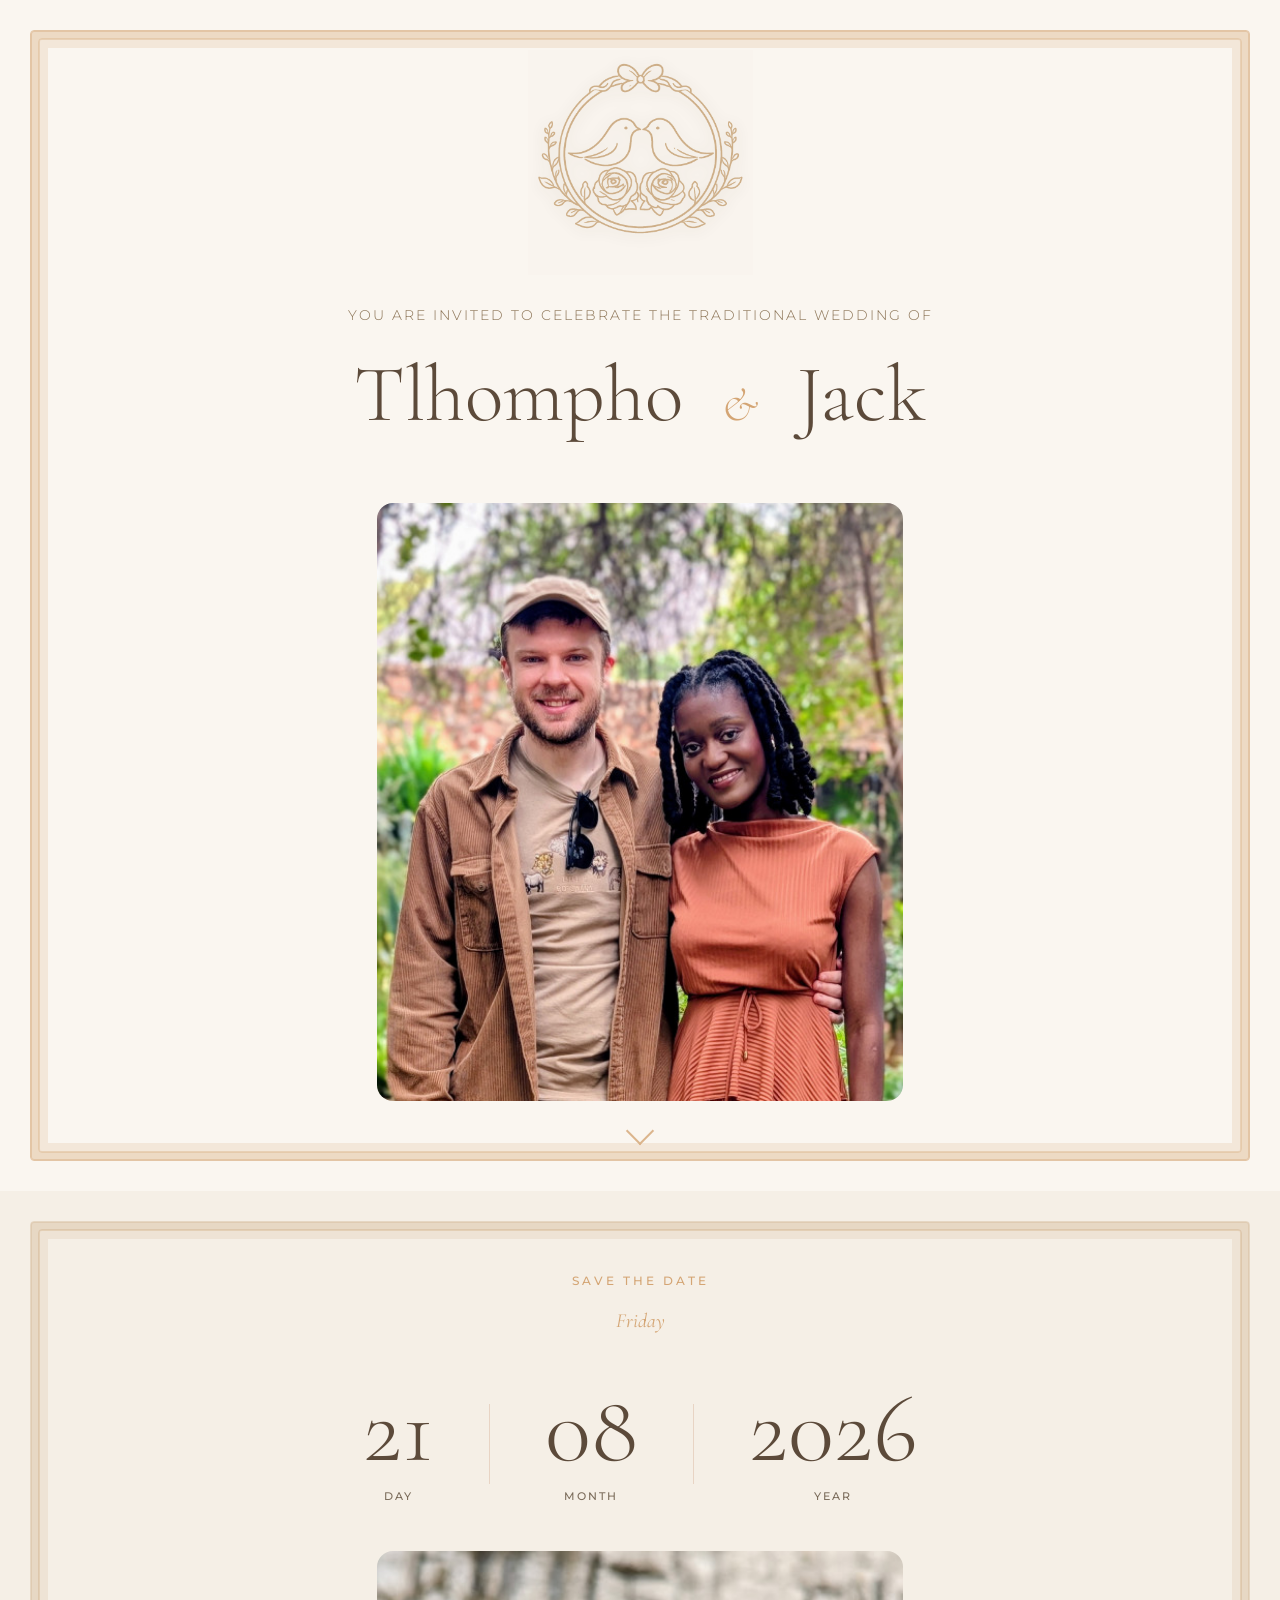
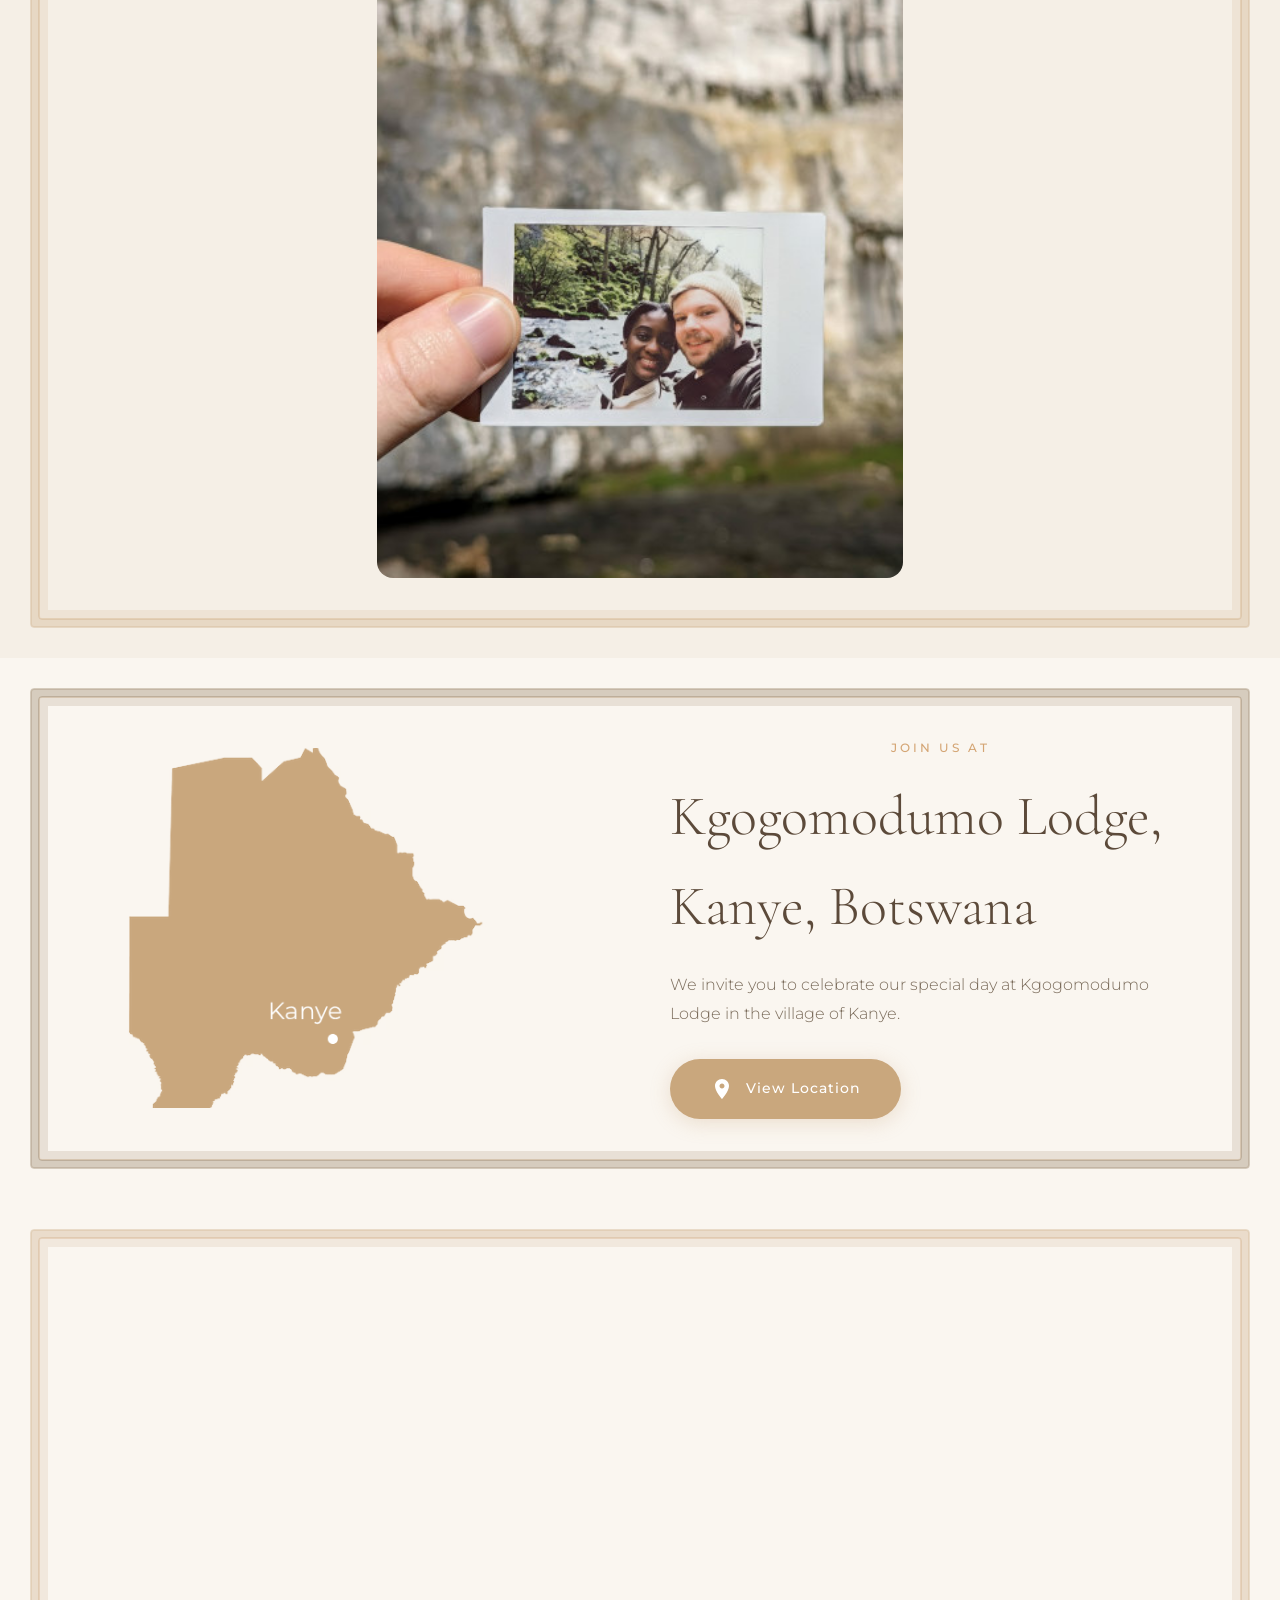
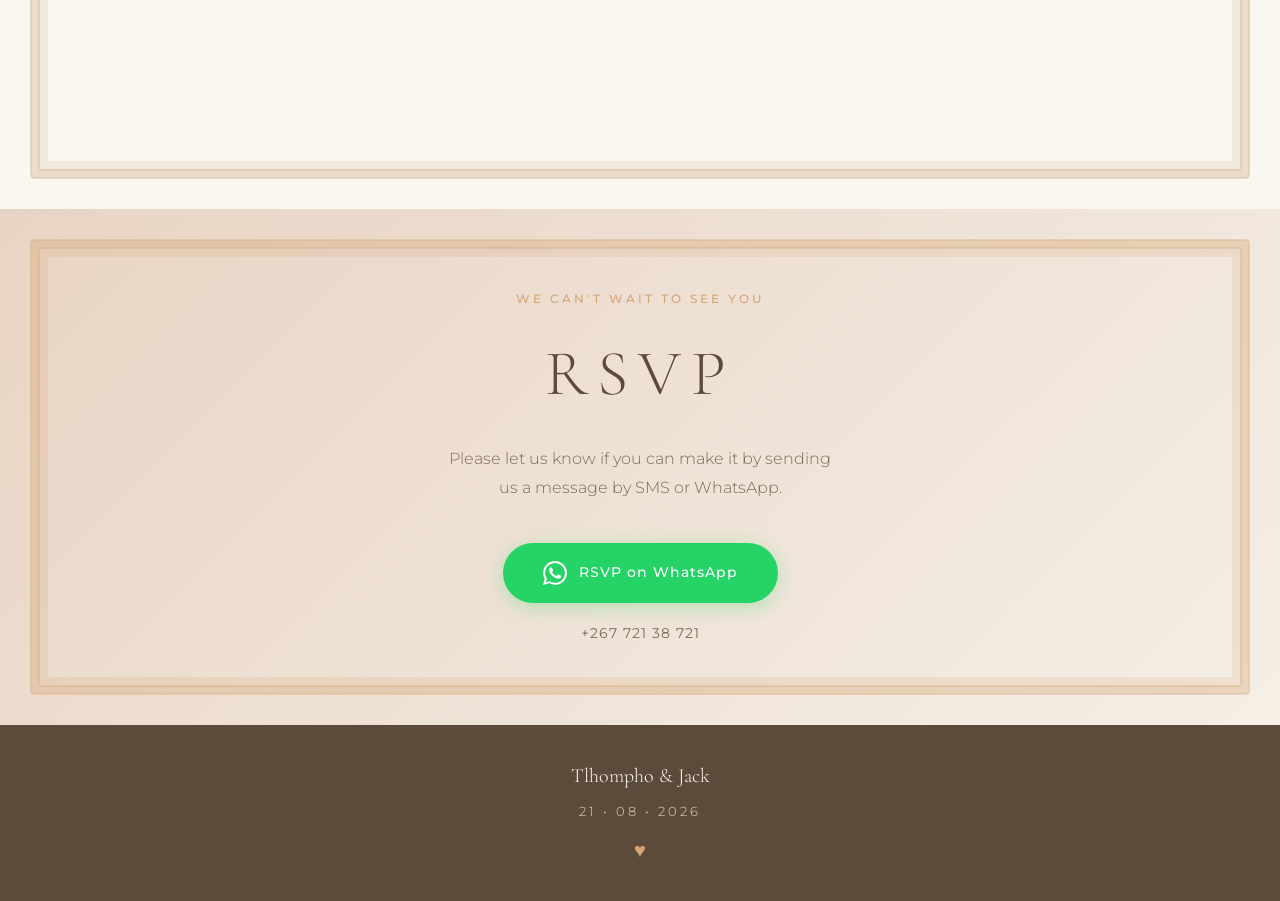
==== index.html @ dbbe4ff8 "minor fixes" ====
<!DOCTYPE html>
<html lang="en">

<head>
    <meta charset="UTF-8">
    <meta name="viewport" content="width=device-width, initial-scale=1.0">
    <title>Tlhompho & Jack - Wedding Invitation</title>

    <meta property="og:title" content="Tlhompho & Jack - Traditional Wedding Invitation">
    <meta property="og:description" content="You are invited to celebrate our traditional wedding on 21 August 2026 in Kanye, Botswana">
    <meta property="og:image" content="https://jackandtlhompho.online/images/og-preview.png">
    <meta property="og:type" content="website">

    <meta name="twitter:card" content="summary_large_image">
    <meta name="twitter:title" content="Tlhompho & Jack - Traditional Wedding Invitation">
    <meta name="twitter:description" content="You are invited to celebrate our traditional wedding on 21 August 2026 in Kanye, Botswana">
    <meta name="twitter:image" content="https://jackandtlhompho.online/images/og-preview.png">

    <link rel="icon" type="image/x-icon" href="favicon.ico">
    <link rel="preconnect" href="https://fonts.googleapis.com">
    <link rel="preconnect" href="https://fonts.gstatic.com" crossorigin>
    <link href="https://fonts.googleapis.com/css2?family=Cormorant+Garamond:ital,wght@0,300;0,400;0,600;1,300;1,400&family=Montserrat:wght@300;400;500&display=swap" rel="stylesheet">
    <link rel="stylesheet" href="styles.css">
</head>

<body>
    <!-- Hero Section -->
    <section class="section hero">
        <div class="hero-overlay">
            <div class="decorative-frame"></div>
        </div>
        <div class="hero-content reveal">
            <img src="images/crest.png" alt="Wedding crest" class="hero-crest">
            <p class="hero-subtitle">You are invited to celebrate the traditional wedding of</p>
            <h1 class="hero-title">Tlhompho <span class="ampersand">&</span> Jack</h1>
            <img src="images/us-photo.jpg" alt="Tlhompho and Jack" class="photo-image">
        </div>
        <div class="scroll-indicator">
            <div class="scroll-arrow"></div>
        </div>
    </section>

    <!-- Date Section -->
    <section class="section date-section">
        <div class="decorative-frame"></div>
        <div class="container">
            <div class="reveal">
                <p class="section-label">Save the Date</p>
                <p class="date-text">Friday</p>

                <div class="date-display">
                    <div class="date-item">
                        <span class="date-number">21</span>
                        <span class="date-label">Day</span>
                    </div>
                    <div class="date-divider"></div>
                    <div class="date-item">
                        <span class="date-number">08</span>
                        <span class="date-label">Month</span>
                    </div>
                    <div class="date-divider"></div>
                    <div class="date-item">
                        <span class="date-number">2026</span>
                        <span class="date-label">Year</span>
                    </div>
                </div>
            </div>
            <img src="images/us-photo-2.jpg" alt="Tlhompho and Jack" class="photo-image">
        </div>
    </section>

    <!-- Location Section -->
    <section class="section location-section">
        <div class="decorative-frame"></div>
        <div class="location-image-container reveal">
            <img src="images/venue.png" alt="Wedding venue" class="location-image">
        </div>
        <div class="container">
            <div class="reveal">
                <p class="section-label">Join Us At</p>
                <h2 class="location-title">Kgogomodumo Lodge, Kanye, Botswana</h2>
                <p class="location-description">
                    We invite you to celebrate our special day at Kgogomodumo Lodge in the village of Kanye.
                </p>
                <a id="maps-link" href="https://maps.app.goo.gl/KbHwTZTjgqLXu89p6" target="_blank" rel="noopener noreferrer" class="location-button">
                    <svg class="maps-icon" viewBox="0 0 24 24" fill="currentColor">
                        <path d="M12 2C8.13 2 5 5.13 5 9c0 5.25 7 13 7 13s7-7.75 7-13c0-3.87-3.13-7-7-7zm0 9.5c-1.38 0-2.5-1.12-2.5-2.5s1.12-2.5 2.5-2.5 2.5 1.12 2.5 2.5-1.12 2.5-2.5 2.5z" />
                    </svg>
                    View Location
                </a>
            </div>
        </div>
    </section>

    <section class="section map-section">
        <div class="decorative-frame"> </div>
        <div class="location-image-container reveal">
            <iframe
                src="https://www.google.com/maps/embed?pb=!1m18!1m12!1m3!1d32018.39962782821!2d25.340677624628775!3d-24.963585465317966!2m3!1f0!2f0!3f0!3m2!1i1024!2i768!4f13.1!3m3!1m2!1s0x1ea35e8df396fe3d%3A0xcc8c16c636c4af7b!2sKgogomodumo%20Lodge%2C%20Kanye!5e0!3m2!1sen!2suk!4v1779831212488!5m2!1sen!2suk"
                width="600" height="450" style="border:0;" allowfullscreen="" loading="lazy"
                referrerpolicy="no-referrer-when-downgrade"></iframe>
        </div>
    </section>


    <!-- RSVP Section -->
    <section class="section rsvp-section">
        <div class="decorative-frame"></div>
        <div class="container">
            <div class="reveal">
                <p class="section-label">We Can't Wait to See You</p>
                <h2 class="rsvp-title">RSVP</h2>
                <p class="rsvp-description">
                    Please let us know if you can make it by sending us a message by SMS or WhatsApp.
                </p>
                <a id="wa-link" href="#" target="_blank" rel="noopener noreferrer" class="rsvp-button">
                    <svg class="whatsapp-icon" viewBox="0 0 24 24" fill="currentColor">
                        <path d="M17.472 14.382c-.297-.149-1.758-.867-2.03-.967-.273-.099-.471-.148-.67.15-.197.297-.767.966-.94 1.164-.173.199-.347.223-.644.075-.297-.15-1.255-.463-2.39-1.475-.883-.788-1.48-1.761-1.653-2.059-.173-.297-.018-.458.13-.606.134-.133.298-.347.446-.52.149-.174.198-.298.298-.497.099-.198.05-.371-.025-.52-.075-.149-.669-1.612-.916-2.207-.242-.579-.487-.5-.669-.51-.173-.008-.371-.01-.57-.01-.198 0-.52.074-.792.372-.272.297-1.04 1.016-1.04 2.479 0 1.462 1.065 2.875 1.213 3.074.149.198 2.096 3.2 5.077 4.487.709.306 1.262.489 1.694.625.712.227 1.36.195 1.871.118.571-.085 1.758-.719 2.006-1.413.248-.694.248-1.289.173-1.413-.074-.124-.272-.198-.57-.347m-5.421 7.403h-.004a9.87 9.87 0 01-5.031-1.378l-.361-.214-3.741.982.998-3.648-.235-.374a9.86 9.86 0 01-1.51-5.26c.001-5.45 4.436-9.884 9.888-9.884 2.64 0 5.122 1.03 6.988 2.898a9.825 9.825 0 012.893 6.994c-.003 5.45-4.437 9.884-9.885 9.884m8.413-18.297A11.815 11.815 0 0012.05 0C5.495 0 .16 5.335.157 11.892c0 2.096.547 4.142 1.588 5.945L.057 24l6.305-1.654a11.882 11.882 0 005.683 1.448h.005c6.554 0 11.89-5.335 11.893-11.893a11.821 11.821 0 00-3.48-8.413z" />
                    </svg>
                    RSVP on WhatsApp
                </a>
                <p id="phone-display" class="rsvp-number"></p>
            </div>
        </div>
    </section>

    <!-- Footer -->
    <footer class="footer">
        <p class="footer-names">Tlhompho & Jack</p>
        <p class="footer-date">21 • 08 • 2026</p>
        <div class="footer-hearts">♥</div>
    </footer>

    <script src="script.js"></script>
</body>

</html>
---- styles.css ----
/* ===== CSS Variables & Base Styles ===== */
:root {
    /* Soft warm tones palette */
    --color-cream: #faf6f0;
    --color-warm-white: #f5efe6;
    --color-blush: #e8d4c4;
    --color-dusty-rose: #d4a574;
    --color-terracotta: #c9a77d;
    --color-warm-brown: #8b7355;
    --color-deep-brown: #5c4a3a;
    --color-text: #4a3f35;
    --color-text-light: #7a6b5a;

    /* Typography */
    --font-serif: 'Cormorant Garamond', Georgia, serif;
    --font-sans: 'Montserrat', Arial, sans-serif;

    /* Spacing */
    --section-padding: 80px 20px;
    --container-max: 1200px;
}

* {
    margin: 0;
    padding: 0;
    box-sizing: border-box;
}

html {
    overflow-x: hidden;
}

body {
    font-family: var(--font-sans);
    background-color: var(--color-cream);
    color: var(--color-text);
    line-height: 1.6;
    overflow-x: hidden;
    width: 100%;
}

/* ===== Utility Classes ===== */
.container {
    max-width: var(--container-max);
    margin: 0 auto;
    padding: 0 40px;
}

.section {
    display: flex;
    flex-direction: column;
    justify-content: center;
    align-items: center;
    padding: 80px 30px;
    position: relative;
}

.section-label {
    font-family: var(--font-sans);
    font-size: 0.75rem;
    font-weight: 500;
    letter-spacing: 3px;
    text-transform: uppercase;
    color: var(--color-dusty-rose);
    margin-bottom: 15px;
    text-align: center;
}

/* ===== Reveal Animation ===== */
.reveal {
    opacity: 0;
    transform: translateY(40px);
    transition: opacity 0.8s ease, transform 0.8s ease;
}

.reveal.active {
    opacity: 1;
    transform: translateY(0);
}

/* ===== Hero Section ===== */
.hero {
    position: relative;
    overflow: hidden;
    padding: 0;
}

.hero-bg {
    position: absolute;
    top: 0;
    left: 0;
    width: 100%;
    height: 100%;
    object-fit: cover;
    z-index: 0;
}

.hero-overlay {
    position: absolute;
    top: 0;
    left: 0;
    width: 100%;
    height: 100%;
    background: linear-gradient(to bottom,
            rgba(250, 246, 240, 0.3) 0%,
            rgba(250, 246, 240, 0.5) 50%,
            rgba(250, 246, 240, 0.8) 100%);
    z-index: 1;
}

.hero-content {
    position: relative;
    z-index: 2;
    text-align: center;
    padding: 30px;
    margin-bottom: 60px;
}

.hero-subtitle {
    font-family: var(--font-sans);
    font-size: 0.85rem;
    font-weight: 300;
    letter-spacing: 2px;
    text-transform: uppercase;
    color: var(--color-warm-brown);
    margin-bottom: 20px;
}

.hero-crest {
    width: 160px;
    width: clamp(120px, 23vw, 225px);
    height: auto;
    margin: 20px auto 30px;
    display: block;
    opacity: 0.9;
    filter: drop-shadow(0 2px 8px rgba(92, 74, 58, 0.15));
}

.hero-title {
    font-family: var(--font-serif);
    font-size: 3.5rem;
    font-size: clamp(2.5rem, 10vw, 5rem);
    font-weight: 300;
    color: var(--color-deep-brown);
    line-height: 1.2;
    margin-bottom: 60px;
}

.hero-title .ampersand {
    display: block;
    font-style: italic;
    font-size: 0.6em;
    color: var(--color-dusty-rose);
    margin: 10px 0;
}

/* ===== Photo Section ===== */
.photo-section {
    background-color: var(--color-cream);
    padding: 60px 30px;
}

.photo-image {
    width: 90%;
    max-width: 700px;
    height: auto;
    object-fit: contain;
    display: block;
    margin: 0 auto;
    border-radius: 16px;
}

.scroll-indicator {
    position: absolute;
    bottom: 50px;
    left: 50%;
    transform: translateX(-50%);
    display: flex;
    flex-direction: column;
    align-items: center;
    gap: 10px;
    z-index: 3;
}

.scroll-indicator span {
    font-size: 0.7rem;
    letter-spacing: 2px;
    text-transform: uppercase;
    color: var(--color-text-light);
}

.scroll-arrow {
    width: 20px;
    height: 20px;
    border-right: 2px solid var(--color-dusty-rose);
    border-bottom: 2px solid var(--color-dusty-rose);
    transform: rotate(45deg);
    animation: scrollBounce 2s infinite;
    opacity: 0.8;
}

@keyframes scrollBounce {

    0%,
    100% {
        transform: translateY(0) rotate(45deg);
        opacity: 0.8;
    }

    50% {
        transform: translateY(10px) rotate(45deg);
        opacity: 0.4;
    }
}

.decorative-frame {
    position: absolute;
    top: 30px;
    left: 30px;
    right: 30px;
    bottom: 30px;
    pointer-events: none;
    z-index: 2;
}

.decorative-frame::before,
.decorative-frame::after {
    content: '';
    position: absolute;
    top: 0;
    left: 0;
    right: 0;
    bottom: 0;
    border: 1px solid var(--color-dusty-rose);
    border-radius: 4px;
    opacity: 0.6;
}

.decorative-frame::before {
    box-shadow:
        inset 0 0 0 1px var(--color-dusty-rose),
        inset 0 0 0 8px transparent,
        inset 0 0 0 9px rgba(212, 165, 116, 0.4),
        inset 0 0 0 16px transparent,
        inset 0 0 0 17px rgba(212, 165, 116, 0.3);
}

.decorative-frame::after {
    margin: 8px;
    border-color: rgba(212, 165, 116, 0.5);
    box-shadow: inset 0 0 0 1px rgba(212, 165, 116, 0.3);
}

@media (max-width: 768px) {
    .section {
        padding: 80px 20px;
    }

    .container {
        padding: 0 30px;
    }

    .hero-content {
        padding: 20px;
    }

    .decorative-frame {
        top: 20px;
        left: 20px;
        right: 20px;
        bottom: 20px;
    }

    .decorative-frame::before {
        box-shadow:
            inset 0 0 0 1px var(--color-dusty-rose),
            inset 0 0 0 6px transparent,
            inset 0 0 0 7px rgba(212, 165, 116, 0.4);
    }

    .decorative-frame::after {
        margin: 6px;
    }
}

/* Subtle frame color variations per section */
.date-section .decorative-frame::before,
.date-section .decorative-frame::after {
    border-color: rgba(201, 167, 125, 0.55);
}

.date-section .decorative-frame::before {
    box-shadow:
        inset 0 0 0 1px rgba(201, 167, 125, 0.6),
        inset 0 0 0 8px transparent,
        inset 0 0 0 9px rgba(201, 167, 125, 0.35),
        inset 0 0 0 16px transparent,
        inset 0 0 0 17px rgba(201, 167, 125, 0.28);
}

.location-section .decorative-frame::before,
.location-section .decorative-frame::after {
    border-color: rgba(139, 115, 85, 0.55);
}

.location-section .decorative-frame::before {
    box-shadow:
        inset 0 0 0 1px rgba(139, 115, 85, 0.6),
        inset 0 0 0 8px transparent,
        inset 0 0 0 9px rgba(139, 115, 85, 0.35),
        inset 0 0 0 16px transparent,
        inset 0 0 0 17px rgba(139, 115, 85, 0.28);
}

.map-section .decorative-frame::before,
.map-section .decorative-frame::after {
    border-color: rgba(201, 167, 125, 0.55);
}

.map-section .decorative-frame::before {
    box-shadow:
        inset 0 0 0 1px rgba(201, 167, 125, 0.6),
        inset 0 0 0 8px transparent,
        inset 0 0 0 9px rgba(201, 167, 125, 0.35),
        inset 0 0 0 16px transparent,
        inset 0 0 0 17px rgba(201, 167, 125, 0.28);
}

.rsvp-section .decorative-frame::before,
.rsvp-section .decorative-frame::after {
    border-color: rgba(212, 165, 116, 0.6);
}

.rsvp-section .decorative-frame::before {
    box-shadow:
        inset 0 0 0 1px rgba(212, 165, 116, 0.65),
        inset 0 0 0 8px transparent,
        inset 0 0 0 9px rgba(212, 165, 116, 0.4),
        inset 0 0 0 16px transparent,
        inset 0 0 0 17px rgba(212, 165, 116, 0.32);
}


/* ===== Date Section ===== */
.date-section {
    background-color: var(--color-warm-white);
    overflow: hidden;
}

.date-display {
    display: flex;
    justify-content: center;
    align-items: center;
    gap: 12px;
    margin: 30px 0;
    flex-wrap: nowrap;
}

.date-item {
    text-align: center;
    padding: 15px;
}

.date-number {
    display: block;
    font-family: var(--font-serif);
    font-size: 4rem;
    font-size: clamp(2.4rem, 9vw, 6rem);
    font-weight: 300;
    color: var(--color-deep-brown);
    line-height: 1;
}

.date-label {
    display: block;
    font-family: var(--font-sans);
    font-size: 0.7rem;
    font-weight: 500;
    letter-spacing: 2px;
    text-transform: uppercase;
    color: var(--color-text-light);
    margin-top: 10px;
}

.date-divider {
    width: 1px;
    height: 60px;
    background-color: var(--color-blush);
}

.date-text {
    font-family: var(--font-serif);
    font-size: 1.25rem;
    font-style: italic;
    color: var(--color-dusty-rose);
    text-align: center;
}


/* ===== Location Section ===== */
.location-section {
    background-color: var(--color-cream);
    text-align: center;
}

.location-image-container {
    width: 100%;
    max-width: 520px;
    margin: 0 auto 40px;
    padding: 0 30px;
}

.location-image {
    width: 100%;
    height: 320px;
    height: clamp(260px, 35vw, 360px);
    object-fit: cover;
    display: block;
    border-radius: 4px;
}

.location-title {
    font-family: var(--font-serif);
    font-size: 2.5rem;
    font-size: clamp(2rem, 8vw, 3.5rem);
    font-weight: 300;
    color: var(--color-deep-brown);
    margin-bottom: 20px;
}

.location-description {
    font-family: var(--font-sans);
    font-size: 1rem;
    font-weight: 300;
    color: var(--color-text-light);
    max-width: 500px;
    margin: 0 auto;
    line-height: 1.8;
}

/* ===== Map Section ===== */
.map-section {
    overflow: hidden;
}

.map-section iframe {
    display: block;
    width: min(100%, 1000px);
    max-width: 100%;
    height: clamp(280px, 56vw, 450px);
    border: 0;
}

/* ===== Story Section ===== */
.story-section {
    background-color: var(--color-warm-white);
    text-align: center;
    padding: 100px 20px;
}

.story-title {
    font-family: var(--font-serif);
    font-size: 2rem;
    font-size: clamp(1.75rem, 6vw, 2.5rem);
    font-weight: 300;
    color: var(--color-deep-brown);
    margin-bottom: 50px;
}

.story-gallery {
    display: grid;
    grid-template-columns: 1fr;
    gap: 30px;
    max-width: 1000px;
    margin: 0 auto;
}

.gallery-item {
    position: relative;
    overflow: hidden;
}

.gallery-item img {
    width: 100%;
    height: 350px;
    object-fit: cover;
    transition: transform 0.5s ease;
}

.gallery-item:hover img {
    transform: scale(1.05);
}

.gallery-caption {
    font-family: var(--font-serif);
    font-size: 1rem;
    font-style: italic;
    color: var(--color-text-light);
    margin-top: 15px;
}

/* ===== RSVP Section ===== */
.rsvp-section {
    background: linear-gradient(135deg, var(--color-blush) 0%, var(--color-warm-white) 100%);
    text-align: center;
}

.rsvp-title {
    font-family: var(--font-serif);
    font-size: 3rem;
    font-size: clamp(2.5rem, 10vw, 4rem);
    font-weight: 300;
    color: var(--color-deep-brown);
    letter-spacing: 10px;
    margin-bottom: 20px;
}

.rsvp-description {
    font-family: var(--font-sans);
    font-size: 1rem;
    font-weight: 300;
    color: var(--color-text-light);
    max-width: 400px;
    margin: 0 auto 40px;
    line-height: 1.8;
}

.rsvp-button {
    display: inline-flex;
    align-items: center;
    gap: 12px;
    padding: 18px 40px;
    background-color: #25D366;
    color: white;
    text-decoration: none;
    font-family: var(--font-sans);
    font-size: 0.9rem;
    font-weight: 500;
    letter-spacing: 1px;
    border-radius: 50px;
    transition: all 0.3s ease;
    box-shadow: 0 4px 20px rgba(37, 211, 102, 0.3);
}

.rsvp-button:hover {
    transform: translateY(-3px);
    box-shadow: 0 6px 30px rgba(37, 211, 102, 0.4);
}

.whatsapp-icon {
    width: 24px;
    height: 24px;
}

.rsvp-number {
    font-family: var(--font-sans);
    font-size: 0.85rem;
    color: var(--color-text-light);
    margin-top: 20px;
    letter-spacing: 1px;
}

.button-group {
    display: flex;
    flex-direction: column;
    gap: 20px;
    align-items: center;
    width: 100%;
    max-width: 300px;
    margin: 0 auto;
}

.maps-button {
    background-color: #4285F4;
    box-shadow: 0 4px 20px rgba(66, 133, 244, 0.3);
}

.maps-button:hover {
    box-shadow: 0 6px 30px rgba(66, 133, 244, 0.4);
}

.maps-icon {
    width: 24px;
    height: 24px;
}

@media (min-width: 640px) {
    .button-group {
        flex-direction: row;
        max-width: 100%;
        justify-content: center;
    }
}

.location-button {
    display: inline-flex;
    align-items: center;
    gap: 12px;
    padding: 18px 40px;
    background-color: var(--color-terracotta);
    color: white;
    text-decoration: none;
    font-family: var(--font-sans);
    font-size: 0.9rem;
    font-weight: 500;
    letter-spacing: 1px;
    border-radius: 50px;
    transition: all 0.3s ease;
    box-shadow: 0 4px 20px rgba(201, 167, 125, 0.3);
    margin-top: 30px;
}

.location-button:hover {
    transform: translateY(-3px);
    box-shadow: 0 6px 30px rgba(201, 167, 125, 0.4);
    background-color: var(--color-dusty-rose);
}

/* ===== Footer ===== */
.footer {
    background-color: var(--color-deep-brown);
    color: var(--color-cream);
    text-align: center;
    padding: 35px 20px;
}

.footer-names {
    font-family: var(--font-serif);
    font-size: 1.25rem;
    font-weight: 300;
    margin-bottom: 10px;
}

.footer-date {
    font-family: var(--font-sans);
    font-size: 0.8rem;
    font-weight: 300;
    letter-spacing: 3px;
    color: var(--color-blush);
    margin-bottom: 12px;
}

.footer-hearts {
    font-size: 1.25rem;
    color: var(--color-dusty-rose);
    animation: pulse 2s infinite;
}

@keyframes pulse {

    0%,
    100% {
        transform: scale(1);
    }

    50% {
        transform: scale(1.1);
    }
}

/* ===== Tablet Styles ===== */
@media (min-width: 768px) {
    .hero-title .ampersand {
        display: inline;
        margin: 0 20px;
    }

    .date-display {
        gap: 40px;
    }

    .date-divider {
        height: 80px;
    }

    .story-gallery {
        grid-template-columns: repeat(3, 1fr);
        gap: 20px;
    }

    .gallery-item img {
        height: 400px;
    }
}

/* ===== Desktop Styles ===== */
@media (min-width: 1024px) {
    .location-section {
        flex-direction: row;
        gap: 80px;
    }

    .location-image-container {
        margin-bottom: 0;
    }

    .location-section .container {
        text-align: left;
    }

    .location-description {
        margin: 0;
    }

    .story-gallery {
        gap: 30px;
    }

    .gallery-item img {
        height: 450px;
    }
}

/* Scroll snap removed - was causing janky sticking behavior */
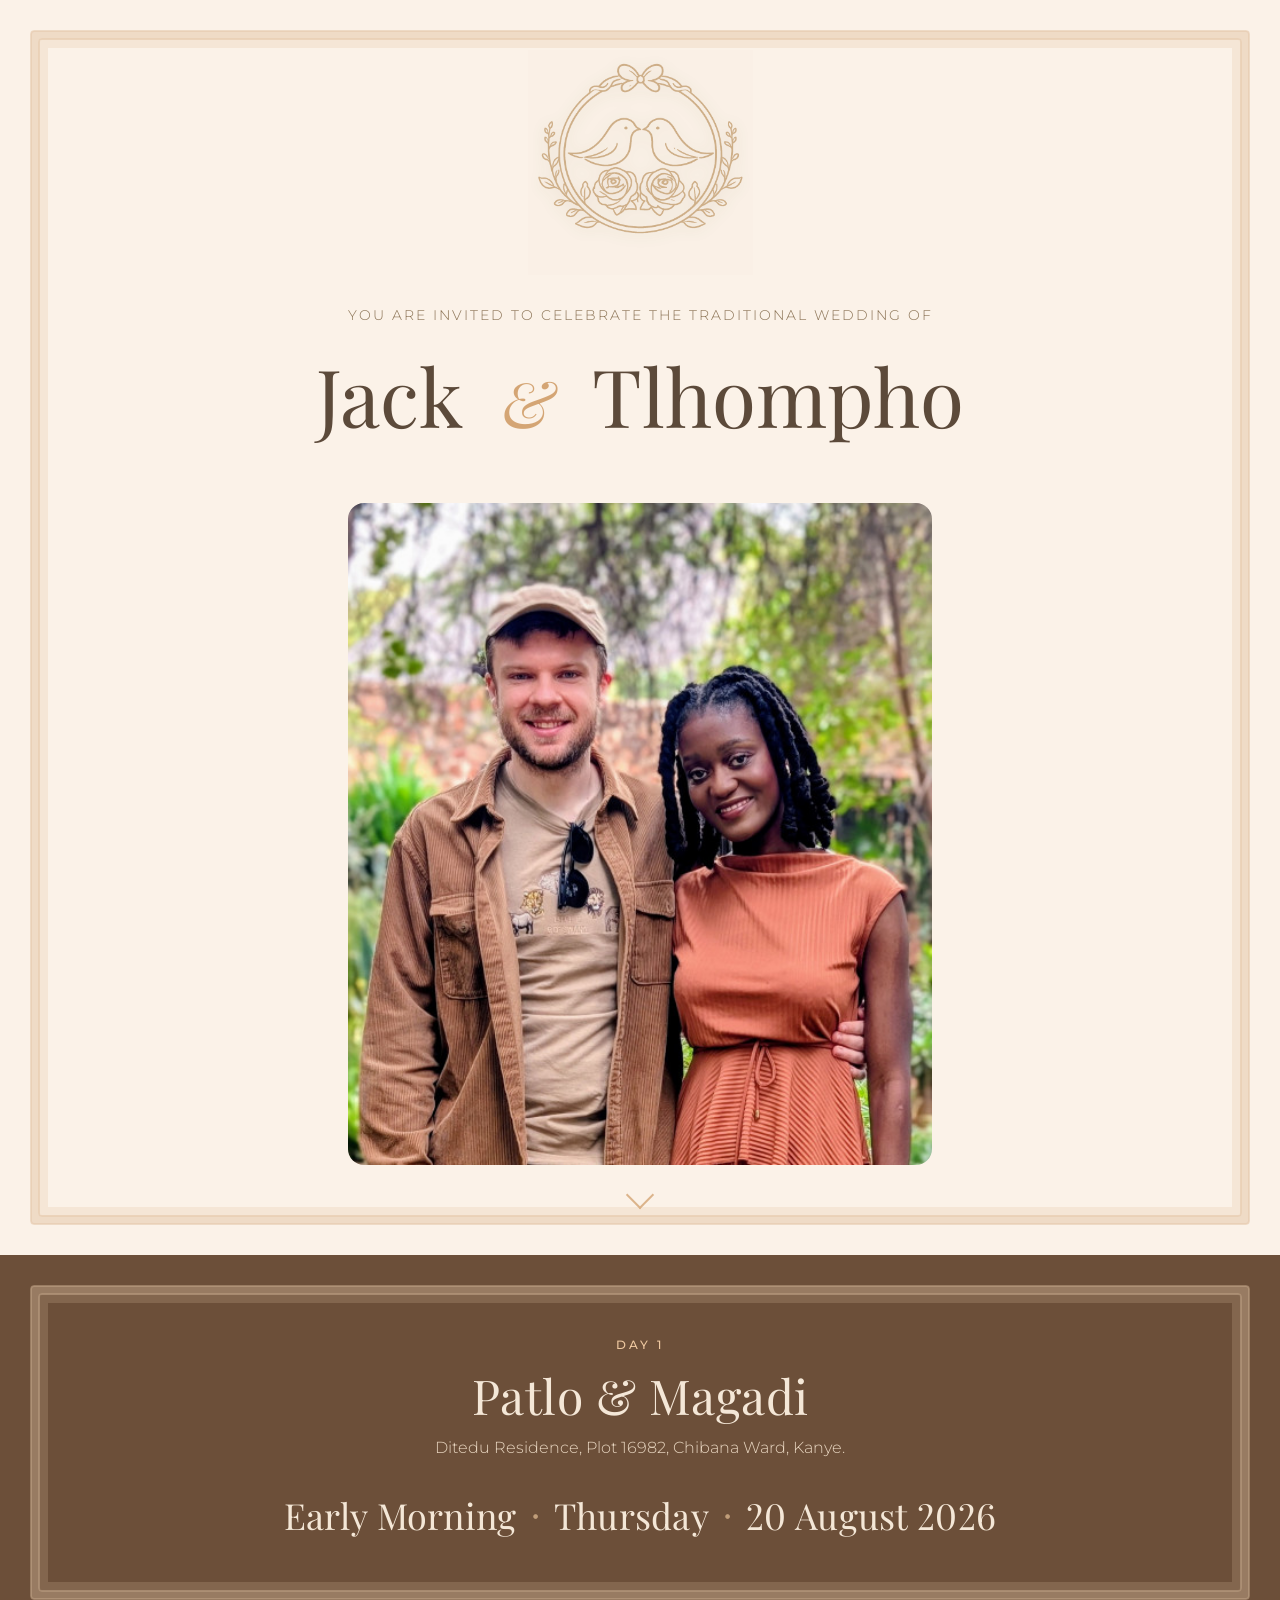
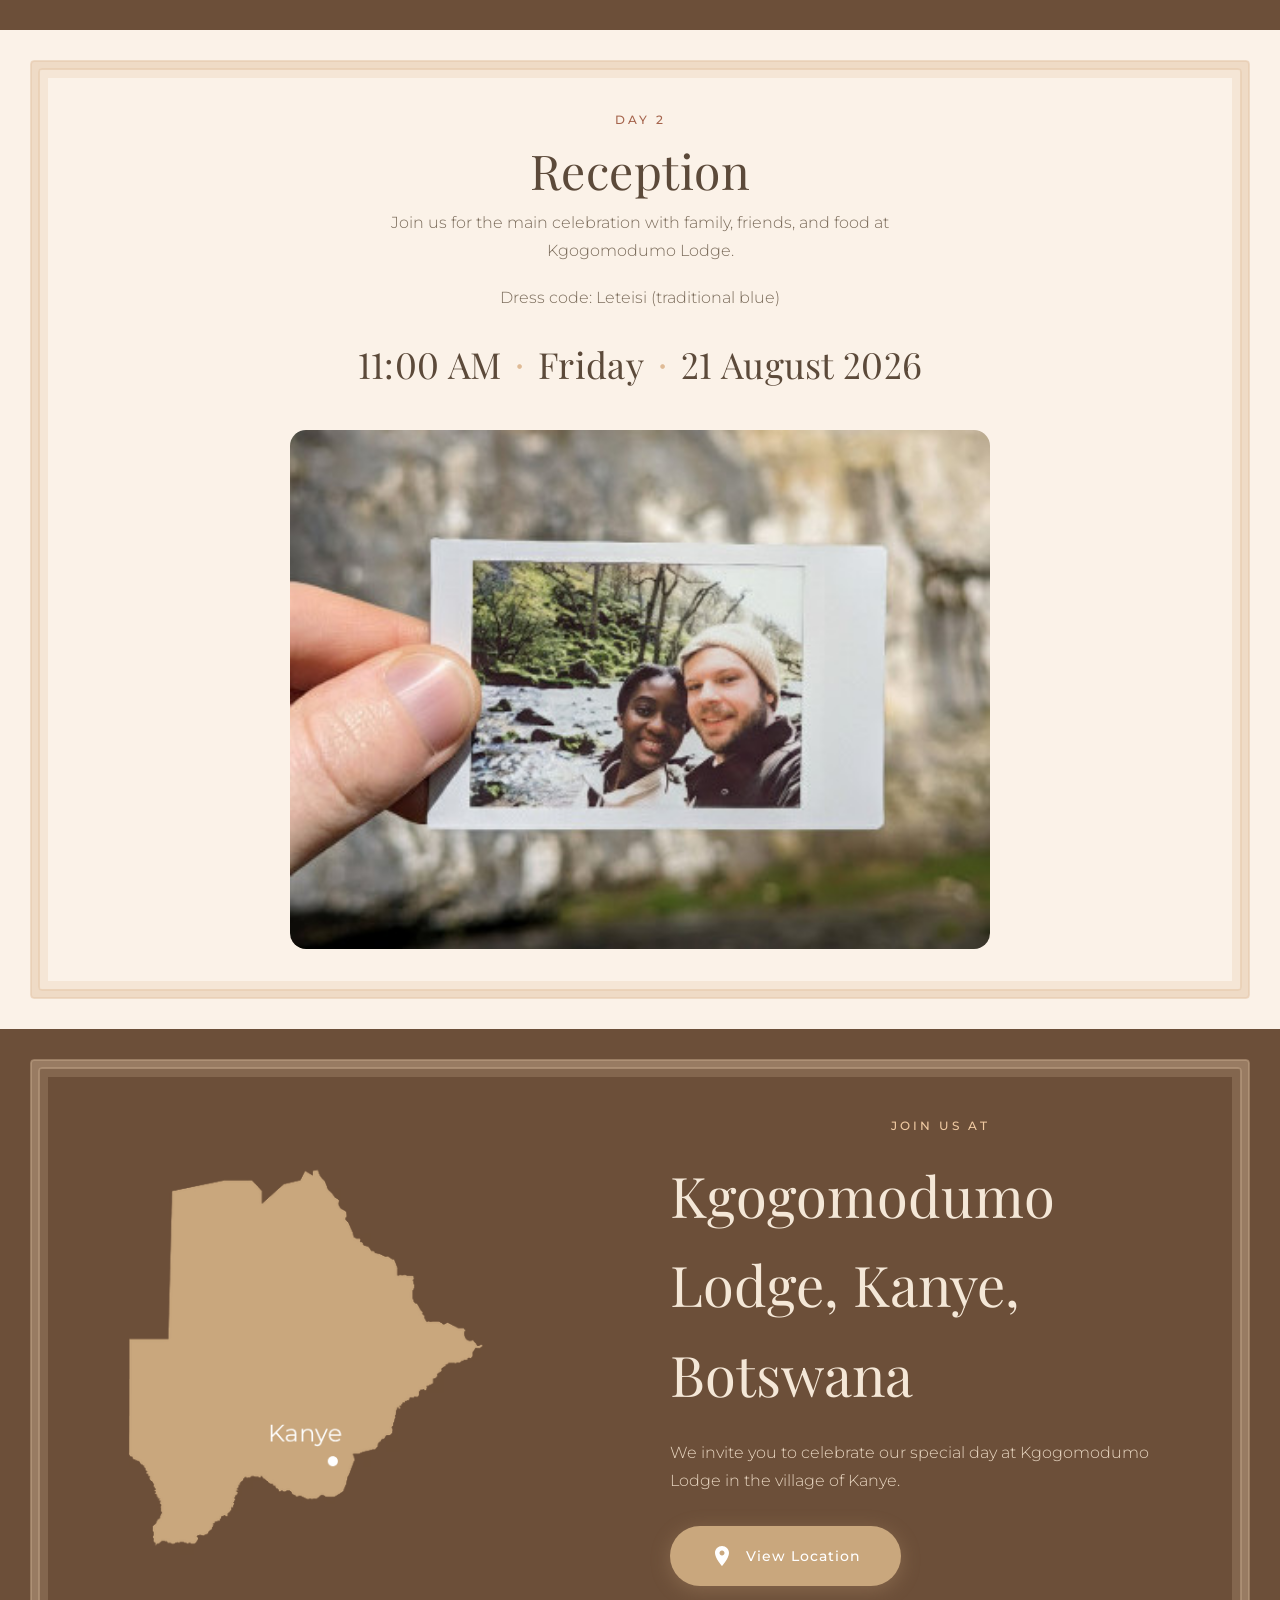
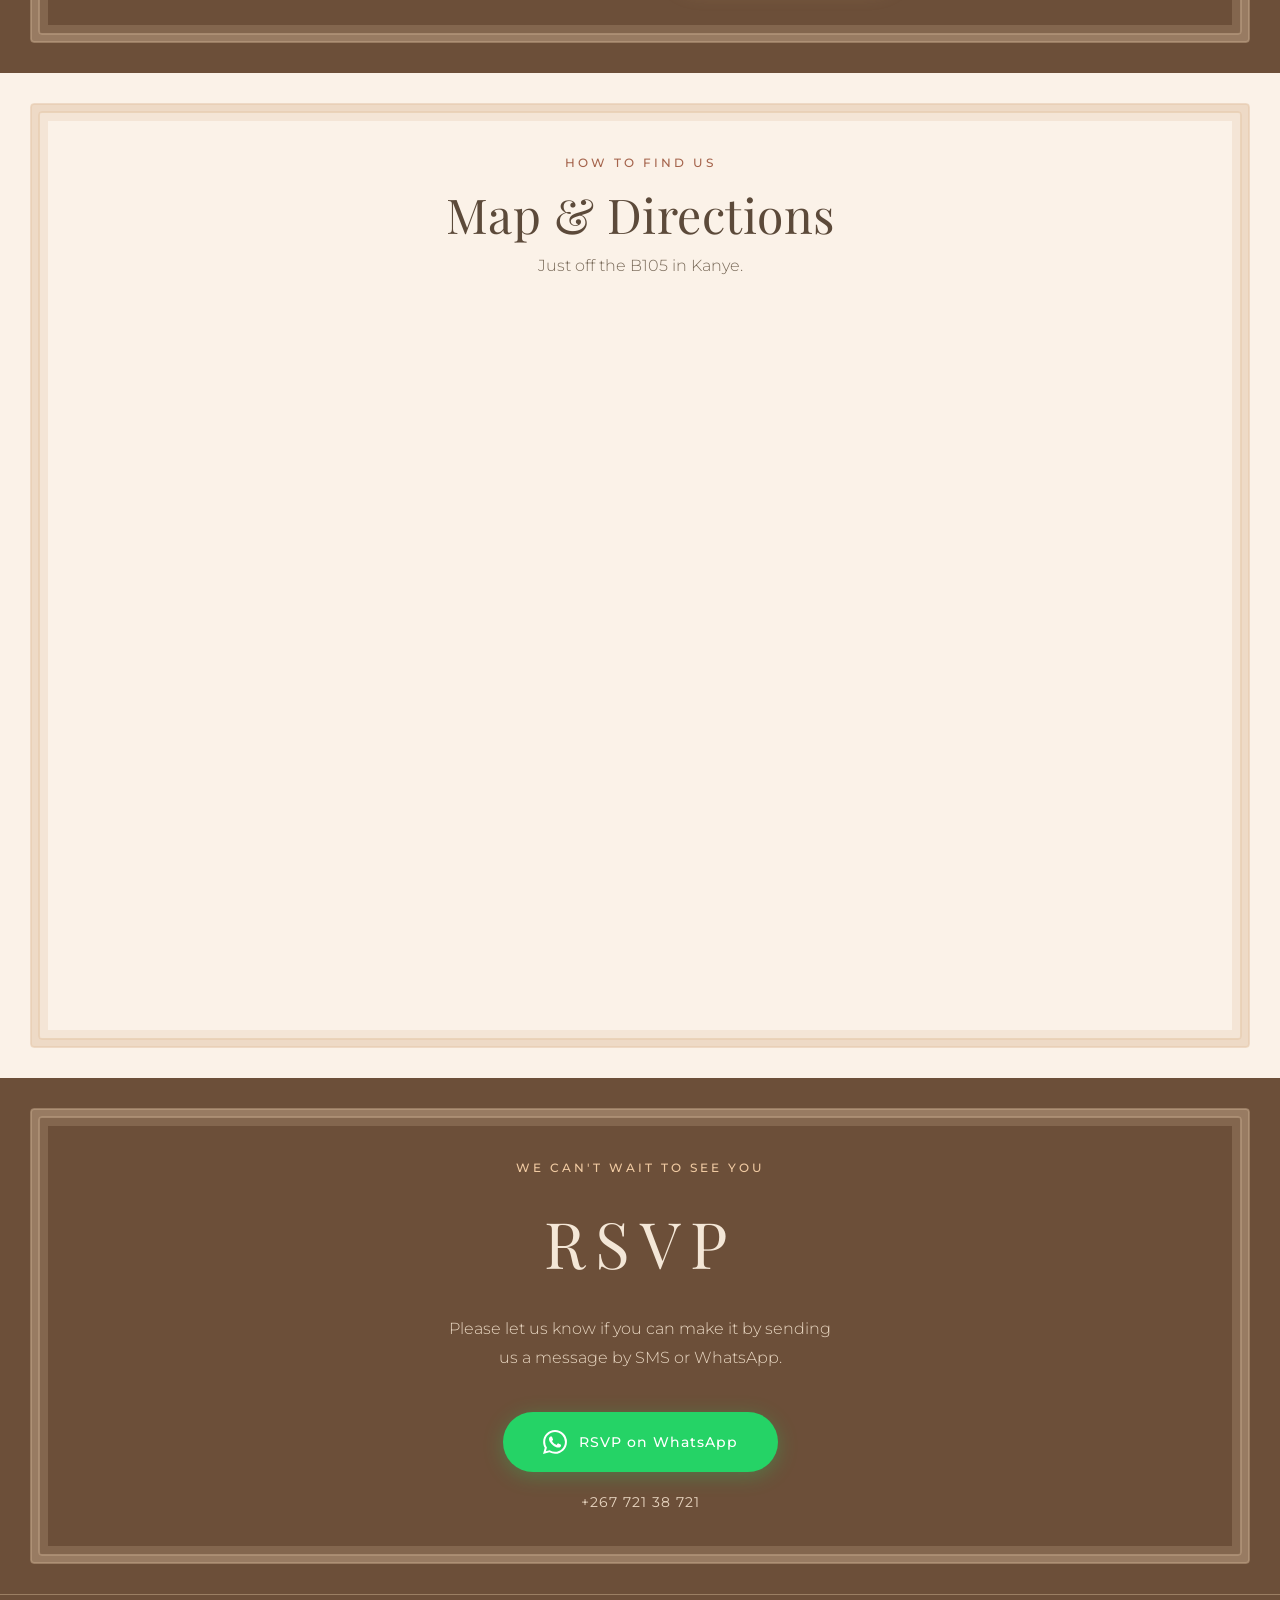
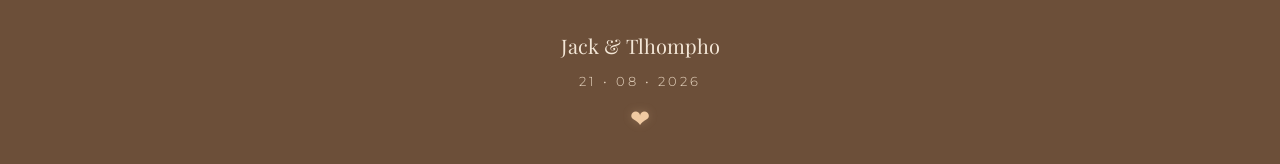
==== commit 40b06f01: "feedback" ====
--- a/index.html
+++ b/index.html
@@ -4,22 +4,22 @@
 <head>
     <meta charset="UTF-8">
     <meta name="viewport" content="width=device-width, initial-scale=1.0">
-    <title>Tlhompho & Jack - Wedding Invitation</title>
+    <title>Jack & Tlhompho - Wedding Invitation</title>
 
-    <meta property="og:title" content="Tlhompho & Jack - Traditional Wedding Invitation">
+    <meta property="og:title" content="Jack & Tlhompho - Traditional Wedding Invitation">
     <meta property="og:description" content="You are invited to celebrate our traditional wedding on 21 August 2026 in Kanye, Botswana">
     <meta property="og:image" content="https://jackandtlhompho.online/images/og-preview.png">
     <meta property="og:type" content="website">
 
     <meta name="twitter:card" content="summary_large_image">
-    <meta name="twitter:title" content="Tlhompho & Jack - Traditional Wedding Invitation">
+    <meta name="twitter:title" content="Jack & Tlhompho - Traditional Wedding Invitation">
     <meta name="twitter:description" content="You are invited to celebrate our traditional wedding on 21 August 2026 in Kanye, Botswana">
     <meta name="twitter:image" content="https://jackandtlhompho.online/images/og-preview.png">
 
     <link rel="icon" type="image/x-icon" href="favicon.ico">
     <link rel="preconnect" href="https://fonts.googleapis.com">
     <link rel="preconnect" href="https://fonts.gstatic.com" crossorigin>
-    <link href="https://fonts.googleapis.com/css2?family=Cormorant+Garamond:ital,wght@0,300;0,400;0,600;1,300;1,400&family=Montserrat:wght@300;400;500&display=swap" rel="stylesheet">
+    <link href="https://fonts.googleapis.com/css2?family=Montserrat:wght@300;400;500&family=Playfair+Display:ital,wght@0,400;0,500;0,600;1,400&display=swap" rel="stylesheet">
     <link rel="stylesheet" href="styles.css">
 </head>
 
@@ -32,40 +32,54 @@
         <div class="hero-content reveal">
             <img src="images/crest.png" alt="Wedding crest" class="hero-crest">
             <p class="hero-subtitle">You are invited to celebrate the traditional wedding of</p>
-            <h1 class="hero-title">Tlhompho <span class="ampersand">&</span> Jack</h1>
-            <img src="images/us-photo.jpg" alt="Tlhompho and Jack" class="photo-image">
+            <h1 class="hero-title">Jack <span class="ampersand">&</span> Tlhompho</h1>
+            <img src="images/us-photo.jpg" alt="Jack & Tlhompho" class="photo-image">
         </div>
         <div class="scroll-indicator">
             <div class="scroll-arrow"></div>
         </div>
     </section>
 
-    <!-- Date Section -->
-    <section class="section date-section">
+    <!-- Patlo & Magadi Section -->
+    <section class="section date-section patlo-section">
         <div class="decorative-frame"></div>
         <div class="container">
             <div class="reveal">
-                <p class="section-label">Save the Date</p>
-                <p class="date-text">Friday</p>
-
-                <div class="date-display">
-                    <div class="date-item">
-                        <span class="date-number">21</span>
-                        <span class="date-label">Day</span>
-                    </div>
-                    <div class="date-divider"></div>
-                    <div class="date-item">
-                        <span class="date-number">08</span>
-                        <span class="date-label">Month</span>
-                    </div>
-                    <div class="date-divider"></div>
-                    <div class="date-item">
-                        <span class="date-number">2026</span>
-                        <span class="date-label">Year</span>
-                    </div>
+                <p class="section-label">Day 1</p>
+                <h2 class="event-title">Patlo & Magadi</h2>
+                <p class="event-intro">
+                    Ditedu Residence, Plot 16982, Chibana Ward, Kanye.
+                </p>
+                <div class="event-schedule" role="group" aria-label="Early Morning, Thursday, 20 August 2026">
+                    <span class="schedule-part">Early Morning</span>
+                    <span class="schedule-separator" aria-hidden="true">•</span>
+                    <span class="schedule-part">Thursday</span>
+                    <span class="schedule-separator" aria-hidden="true">•</span>
+                    <span class="schedule-part">20 August 2026</span>
                 </div>
             </div>
-            <img src="images/us-photo-2.jpg" alt="Tlhompho and Jack" class="photo-image">
+        </div>
+    </section>
+
+    <!-- Date Section -->
+    <section class="section date-section reception-section">
+        <div class="decorative-frame"></div>
+        <div class="container">
+            <div class="reveal">
+                <p class="section-label">Day 2</p>
+                <h2 class="event-title">Reception</h2>
+                <p class="event-intro">Join us for the main celebration with family, friends, and food at Kgogomodumo Lodge.</p>
+                <p class="event-intro">Dress code: Leteisi (traditional blue)</p>
+
+                <div class="event-schedule" role="group" aria-label="11:00 AM, Friday, 21 August 2026">
+                    <span class="schedule-part">11:00 AM</span>
+                    <span class="schedule-separator" aria-hidden="true">•</span>
+                    <span class="schedule-part">Friday</span>
+                    <span class="schedule-separator" aria-hidden="true">•</span>
+                    <span class="schedule-part">21 August 2026</span>
+                </div>
+            </div>
+            <img src="images/us-photo-2.jpg" alt="Jack & Tlhompho" class="photo-image">
         </div>
     </section>
 
@@ -94,10 +108,18 @@
 
     <section class="section map-section">
         <div class="decorative-frame"> </div>
+        <div class="container">
+            <div class="reveal">
+                <p class="section-label">How To Find Us</p>
+                <h2 class="event-title">Map & Directions</h2>
+                <p class="location-description">Just off the B105 in Kanye.</p>
+            </div>
+        </div>
         <div class="location-image-container reveal">
             <iframe
+                class="map-embed"
                 src="https://www.google.com/maps/embed?pb=!1m18!1m12!1m3!1d32018.39962782821!2d25.340677624628775!3d-24.963585465317966!2m3!1f0!2f0!3f0!3m2!1i1024!2i768!4f13.1!3m3!1m2!1s0x1ea35e8df396fe3d%3A0xcc8c16c636c4af7b!2sKgogomodumo%20Lodge%2C%20Kanye!5e0!3m2!1sen!2suk!4v1779831212488!5m2!1sen!2suk"
-                width="600" height="450" style="border:0;" allowfullscreen="" loading="lazy"
+                allowfullscreen="" loading="lazy"
                 referrerpolicy="no-referrer-when-downgrade"></iframe>
         </div>
     </section>
@@ -126,9 +148,9 @@
 
     <!-- Footer -->
     <footer class="footer">
-        <p class="footer-names">Tlhompho & Jack</p>
+        <p class="footer-names">Jack <span class="ampersand">&</span> Tlhompho</p>
         <p class="footer-date">21 • 08 • 2026</p>
-        <div class="footer-hearts">♥</div>
+        <div class="footer-hearts" aria-hidden="true">❤︎</div>
     </footer>
 
     <script src="script.js"></script>
--- a/styles.css
+++ b/styles.css
@@ -4,15 +4,19 @@
     --color-cream: #faf6f0;
     --color-warm-white: #f5efe6;
     --color-blush: #e8d4c4;
+    --color-peach: #f3dfc8;
+    --color-apricot: #d8ae86;
     --color-dusty-rose: #d4a574;
     --color-terracotta: #c9a77d;
     --color-warm-brown: #8b7355;
     --color-deep-brown: #5c4a3a;
+    --color-rosewood: #a5644c;
     --color-text: #4a3f35;
     --color-text-light: #7a6b5a;
 
     /* Typography */
-    --font-serif: 'Cormorant Garamond', Georgia, serif;
+    --font-serif: 'Playfair Display', Georgia, serif;
+    --font-display: 'Playfair Display', Georgia, serif;
     --font-sans: 'Montserrat', Arial, sans-serif;
 
     /* Spacing */
@@ -32,7 +36,10 @@
 
 body {
     font-family: var(--font-sans);
-    background-color: var(--color-cream);
+    background:
+        radial-gradient(circle at 10% 0%, rgba(232, 212, 196, 0.35), transparent 40%),
+        radial-gradient(circle at 100% 30%, rgba(243, 223, 200, 0.3), transparent 45%),
+        var(--color-cream);
     color: var(--color-text);
     line-height: 1.6;
     overflow-x: hidden;
@@ -55,13 +62,45 @@
     position: relative;
 }
 
+body>section.section {
+    background-color: var(--section-background);
+}
+
+body>section.section:nth-of-type(even) {
+    --section-background: #6c4f39;
+    --color-text: #f3e6d6;
+    --color-text-light: #e8d6c1;
+    --color-deep-brown: #f4e7d7;
+    --color-warm-brown: #ebd0ad;
+    --color-dusty-rose: #e4bf95;
+    --color-rosewood: #f0caa2;
+    --section-frame-border: rgba(244, 215, 182, 0.55);
+    --section-frame-inner: rgba(244, 215, 182, 0.6);
+    --section-frame-accent: rgba(244, 215, 182, 0.36);
+    --section-frame-outer: rgba(244, 215, 182, 0.28);
+}
+
+body>section.section:nth-of-type(odd) {
+    --section-background: #fbf2e8;
+    --color-text: #4a3f35;
+    --color-text-light: #7a6b5a;
+    --color-deep-brown: #5c4a3a;
+    --color-warm-brown: #8b7355;
+    --color-dusty-rose: #d4a574;
+    --color-rosewood: #a5644c;
+    --section-frame-border: rgba(216, 174, 134, 0.58);
+    --section-frame-inner: rgba(216, 174, 134, 0.62);
+    --section-frame-accent: rgba(216, 174, 134, 0.38);
+    --section-frame-outer: rgba(216, 174, 134, 0.3);
+}
+
 .section-label {
     font-family: var(--font-sans);
     font-size: 0.75rem;
     font-weight: 500;
     letter-spacing: 3px;
     text-transform: uppercase;
-    color: var(--color-dusty-rose);
+    color: var(--color-rosewood);
     margin-bottom: 15px;
     text-align: center;
 }
@@ -97,14 +136,11 @@
 
 .hero-overlay {
     position: absolute;
-    top: 0;
+    font-size: 1rem;
     left: 0;
     width: 100%;
     height: 100%;
-    background: linear-gradient(to bottom,
-            rgba(250, 246, 240, 0.3) 0%,
-            rgba(250, 246, 240, 0.5) 50%,
-            rgba(250, 246, 240, 0.8) 100%);
+    background: transparent;
     z-index: 1;
 }
 
@@ -149,7 +185,7 @@
 .hero-title .ampersand {
     display: block;
     font-style: italic;
-    font-size: 0.6em;
+    font-size: 0.8em;
     color: var(--color-dusty-rose);
     margin: 10px 0;
 }
@@ -231,24 +267,24 @@
     left: 0;
     right: 0;
     bottom: 0;
-    border: 1px solid var(--color-dusty-rose);
+    border: 1px solid var(--section-frame-border, var(--color-dusty-rose));
     border-radius: 4px;
     opacity: 0.6;
 }
 
 .decorative-frame::before {
     box-shadow:
-        inset 0 0 0 1px var(--color-dusty-rose),
+        inset 0 0 0 1px var(--section-frame-inner, var(--color-dusty-rose)),
         inset 0 0 0 8px transparent,
-        inset 0 0 0 9px rgba(212, 165, 116, 0.4),
+        inset 0 0 0 9px var(--section-frame-accent, rgba(212, 165, 116, 0.4)),
         inset 0 0 0 16px transparent,
-        inset 0 0 0 17px rgba(212, 165, 116, 0.3);
+        inset 0 0 0 17px var(--section-frame-outer, rgba(212, 165, 116, 0.3));
 }
 
 .decorative-frame::after {
     margin: 8px;
-    border-color: rgba(212, 165, 116, 0.5);
-    box-shadow: inset 0 0 0 1px rgba(212, 165, 116, 0.3);
+    border-color: var(--section-frame-accent, rgba(212, 165, 116, 0.5));
+    box-shadow: inset 0 0 0 1px var(--section-frame-outer, rgba(212, 165, 116, 0.3));
 }
 
 @media (max-width: 768px) {
@@ -273,9 +309,9 @@
 
     .decorative-frame::before {
         box-shadow:
-            inset 0 0 0 1px var(--color-dusty-rose),
+            inset 0 0 0 1px var(--section-frame-inner, var(--color-dusty-rose)),
             inset 0 0 0 6px transparent,
-            inset 0 0 0 7px rgba(212, 165, 116, 0.4);
+            inset 0 0 0 7px var(--section-frame-accent, rgba(212, 165, 116, 0.4));
     }
 
     .decorative-frame::after {
@@ -283,123 +319,75 @@
     }
 }
 
-/* Subtle frame color variations per section */
-.date-section .decorative-frame::before,
-.date-section .decorative-frame::after {
-    border-color: rgba(201, 167, 125, 0.55);
-}
-
-.date-section .decorative-frame::before {
-    box-shadow:
-        inset 0 0 0 1px rgba(201, 167, 125, 0.6),
-        inset 0 0 0 8px transparent,
-        inset 0 0 0 9px rgba(201, 167, 125, 0.35),
-        inset 0 0 0 16px transparent,
-        inset 0 0 0 17px rgba(201, 167, 125, 0.28);
-}
-
-.location-section .decorative-frame::before,
-.location-section .decorative-frame::after {
-    border-color: rgba(139, 115, 85, 0.55);
-}
-
-.location-section .decorative-frame::before {
-    box-shadow:
-        inset 0 0 0 1px rgba(139, 115, 85, 0.6),
-        inset 0 0 0 8px transparent,
-        inset 0 0 0 9px rgba(139, 115, 85, 0.35),
-        inset 0 0 0 16px transparent,
-        inset 0 0 0 17px rgba(139, 115, 85, 0.28);
-}
-
-.map-section .decorative-frame::before,
-.map-section .decorative-frame::after {
-    border-color: rgba(201, 167, 125, 0.55);
-}
-
-.map-section .decorative-frame::before {
-    box-shadow:
-        inset 0 0 0 1px rgba(201, 167, 125, 0.6),
-        inset 0 0 0 8px transparent,
-        inset 0 0 0 9px rgba(201, 167, 125, 0.35),
-        inset 0 0 0 16px transparent,
-        inset 0 0 0 17px rgba(201, 167, 125, 0.28);
-}
-
-.rsvp-section .decorative-frame::before,
-.rsvp-section .decorative-frame::after {
-    border-color: rgba(212, 165, 116, 0.6);
-}
-
-.rsvp-section .decorative-frame::before {
-    box-shadow:
-        inset 0 0 0 1px rgba(212, 165, 116, 0.65),
-        inset 0 0 0 8px transparent,
-        inset 0 0 0 9px rgba(212, 165, 116, 0.4),
-        inset 0 0 0 16px transparent,
-        inset 0 0 0 17px rgba(212, 165, 116, 0.32);
-}
-
-
 /* ===== Date Section ===== */
 .date-section {
-    background-color: var(--color-warm-white);
     overflow: hidden;
 }
 
-.date-display {
+.date-section .container {
+    width: min(100%, 900px);
+}
+
+.date-section .reveal {
+    text-align: center;
+}
+
+.date-section .photo-image {
+    margin-top: 40px;
+}
+
+.event-schedule {
     display: flex;
     justify-content: center;
     align-items: center;
-    gap: 12px;
-    margin: 30px 0;
-    flex-wrap: nowrap;
-}
-
-.date-item {
-    text-align: center;
-    padding: 15px;
-}
-
-.date-number {
-    display: block;
+    flex-wrap: wrap;
+    gap: 10px;
+    margin: 28px auto 10px;
+    width: min(100%, 720px);
+}
+
+.schedule-part {
+    font-family: var(--font-display);
+    font-size: clamp(1.45rem, 4.8vw, 2.25rem);
+    font-weight: 400;
+    color: var(--color-deep-brown);
+    letter-spacing: 0.3px;
+    line-height: 1.3;
+    font-variant-numeric: lining-nums tabular-nums;
+}
+
+.schedule-separator {
+    color: var(--color-dusty-rose);
+    font-size: 0.9rem;
+    font-size: clamp(1.35rem, 4vw, 1.95rem);
+    opacity: 0.7;
+}
+
+.event-title {
     font-family: var(--font-serif);
-    font-size: 4rem;
-    font-size: clamp(2.4rem, 9vw, 6rem);
-    font-weight: 300;
+    font-size: clamp(2rem, 6vw, 3rem);
+    font-weight: 400;
+    line-height: 1.1;
+    letter-spacing: 0.5px;
     color: var(--color-deep-brown);
-    line-height: 1;
-}
-
-.date-label {
-    display: block;
-    font-family: var(--font-sans);
-    font-size: 0.7rem;
-    font-weight: 500;
-    letter-spacing: 2px;
-    text-transform: uppercase;
+    text-align: center;
+    margin-bottom: 12px;
+}
+
+.event-intro {
+    font-family: var(--font-sans);
+    font-size: 0.98rem;
+    font-weight: 300;
     color: var(--color-text-light);
-    margin-top: 10px;
-}
-
-.date-divider {
-    width: 1px;
-    height: 60px;
-    background-color: var(--color-blush);
-}
-
-.date-text {
-    font-family: var(--font-serif);
-    font-size: 1.25rem;
-    font-style: italic;
-    color: var(--color-dusty-rose);
-    text-align: center;
-}
+    line-height: 1.8;
+    max-width: 520px;
+    margin: 0 auto 18px;
+}
+
 
 
 /* ===== Location Section ===== */
 .location-section {
-    background-color: var(--color-cream);
     text-align: center;
 }
 
@@ -412,8 +400,6 @@
 
 .location-image {
     width: 100%;
-    height: 320px;
-    height: clamp(260px, 35vw, 360px);
     object-fit: cover;
     display: block;
     border-radius: 4px;
@@ -443,11 +429,28 @@
     overflow: hidden;
 }
 
-.map-section iframe {
-    display: block;
+.map-section .container {
+    text-align: center;
+}
+
+.map-section .location-description {
+    margin: 0 auto;
+    text-align: center;
+}
+
+.map-section .location-image-container {
     width: min(100%, 1000px);
     max-width: 100%;
-    height: clamp(280px, 56vw, 450px);
+    padding: 0 clamp(12px, 4vw, 30px);
+    margin-top: 12px;
+}
+
+.map-embed {
+    display: block;
+    width: 100%;
+    max-width: 100%;
+    aspect-ratio: 4 / 3;
+    height: auto;
     border: 0;
 }
 
@@ -501,7 +504,6 @@
 
 /* ===== RSVP Section ===== */
 .rsvp-section {
-    background: linear-gradient(135deg, var(--color-blush) 0%, var(--color-warm-white) 100%);
     text-align: center;
 }
 
@@ -618,10 +620,11 @@
 
 /* ===== Footer ===== */
 .footer {
-    background-color: var(--color-deep-brown);
-    color: var(--color-cream);
+    background-color: #6c4f39;
+    color: #f3e6d6;
     text-align: center;
     padding: 35px 20px;
+    border-top: 1px solid rgba(244, 215, 182, 0.35);
 }
 
 .footer-names {
@@ -636,13 +639,17 @@
     font-size: 0.8rem;
     font-weight: 300;
     letter-spacing: 3px;
-    color: var(--color-blush);
+    color: #e8d6c1;
     margin-bottom: 12px;
 }
 
 .footer-hearts {
-    font-size: 1.25rem;
-    color: var(--color-dusty-rose);
+    font-family: var(--font-serif);
+    font-size: 1.5rem;
+    letter-spacing: 0.04em;
+    line-height: 1;
+    color: #f0caa2;
+    text-shadow: 0 0 10px rgba(240, 202, 162, 0.25);
     animation: pulse 2s infinite;
 }
 
@@ -665,12 +672,8 @@
         margin: 0 20px;
     }
 
-    .date-display {
-        gap: 40px;
-    }
-
-    .date-divider {
-        height: 80px;
+    .event-schedule {
+        gap: 14px;
     }
 
     .story-gallery {
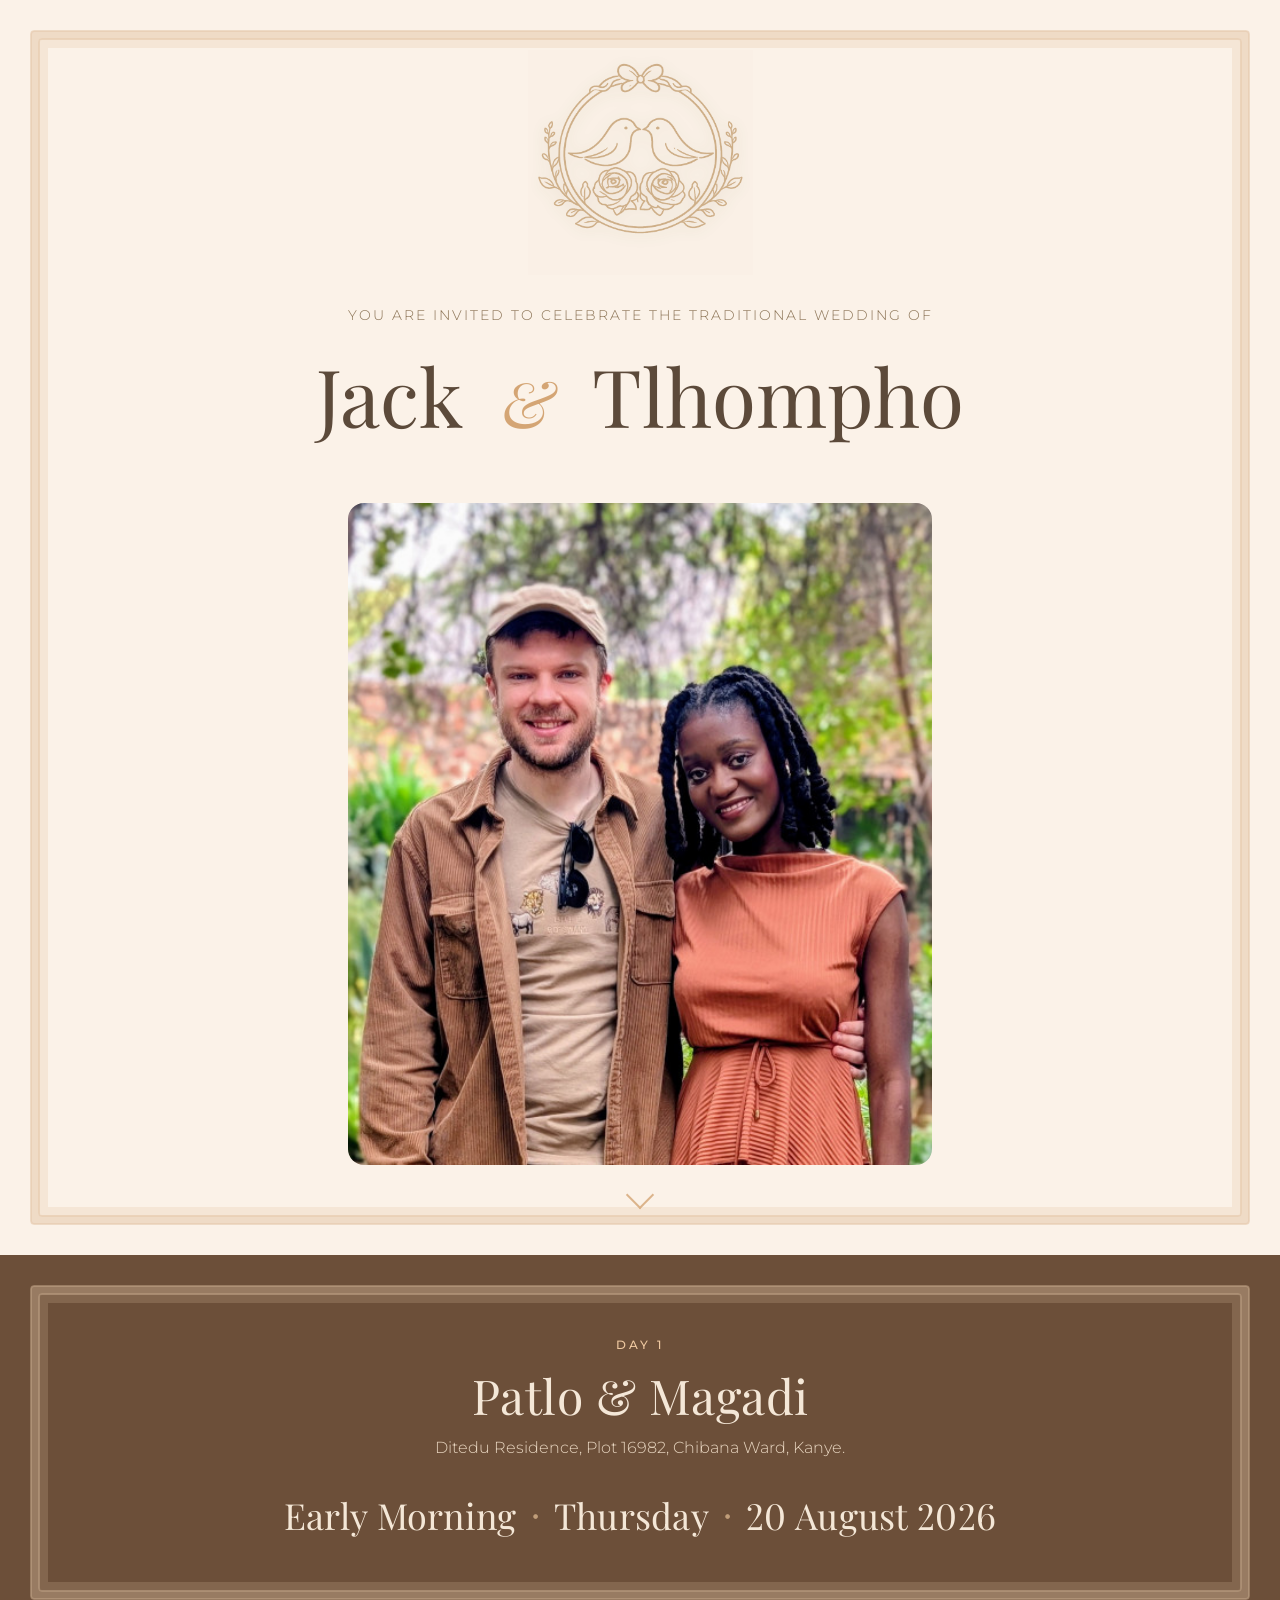
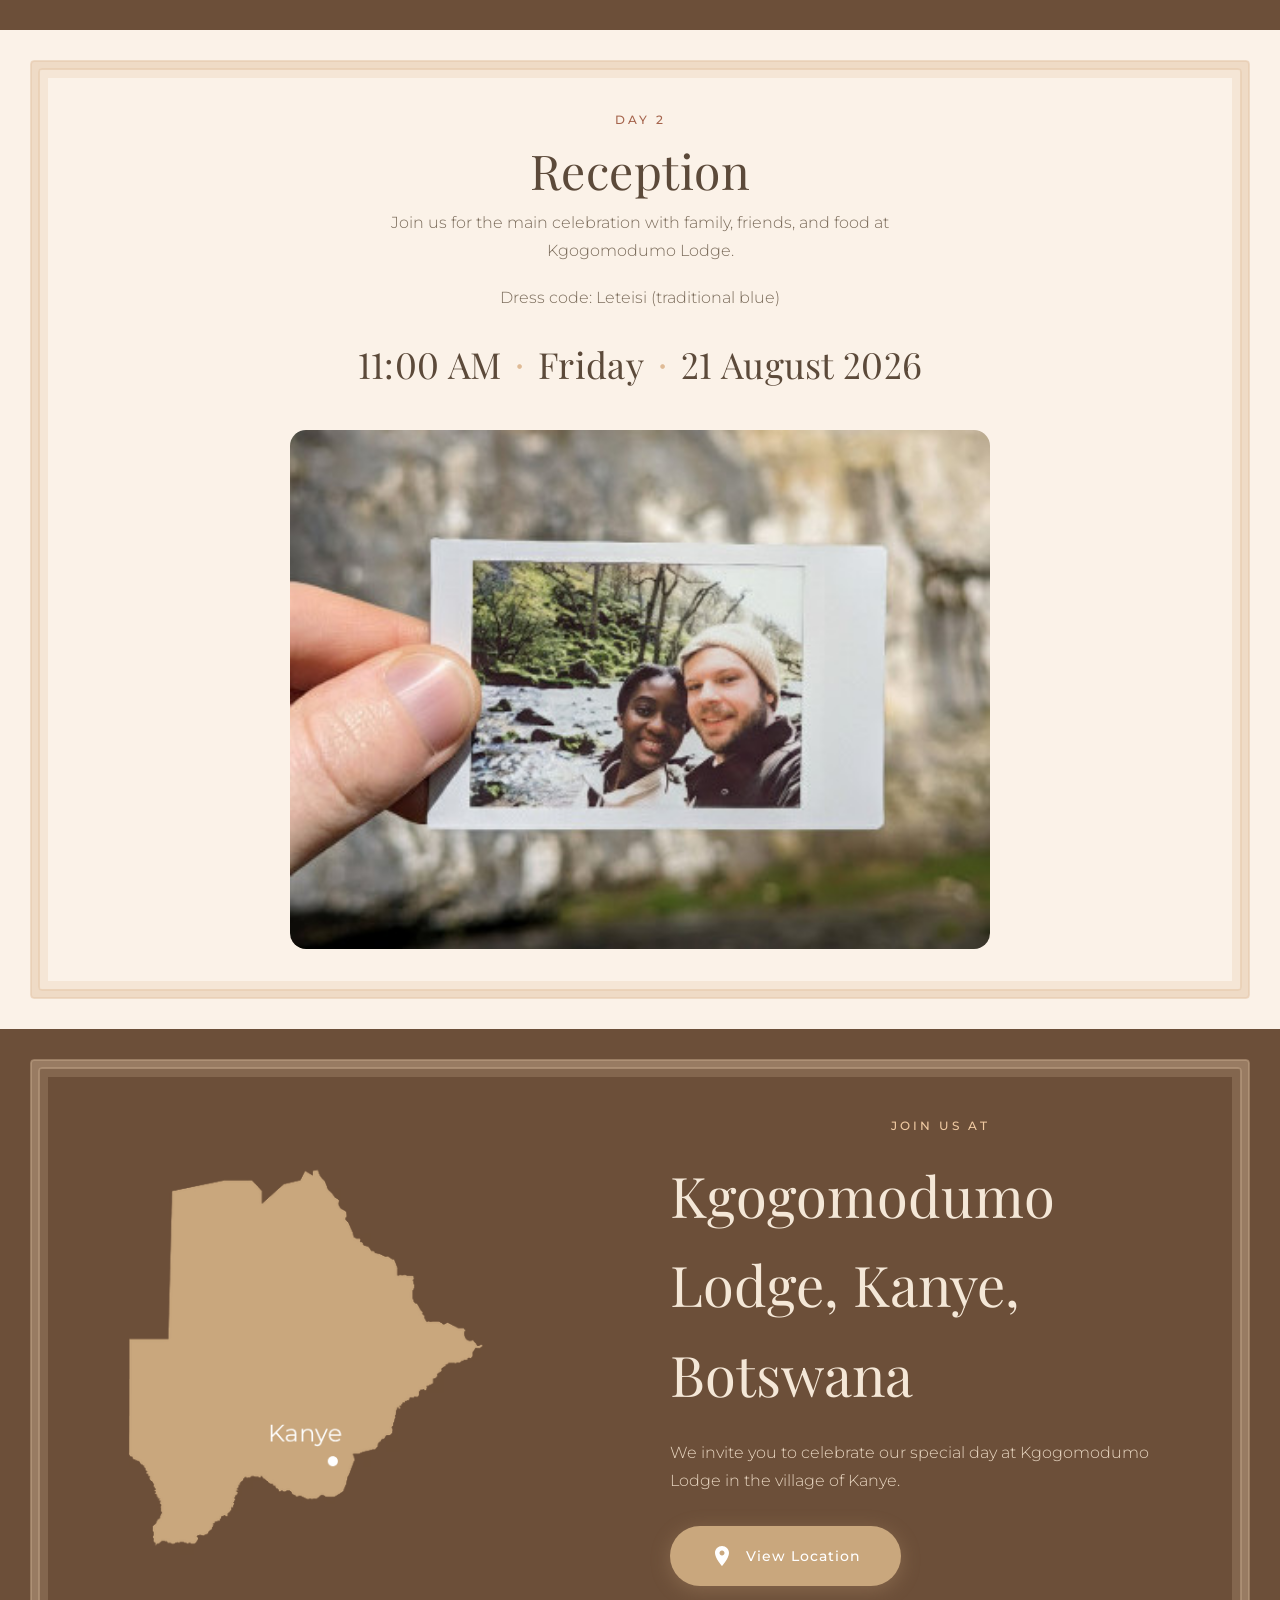
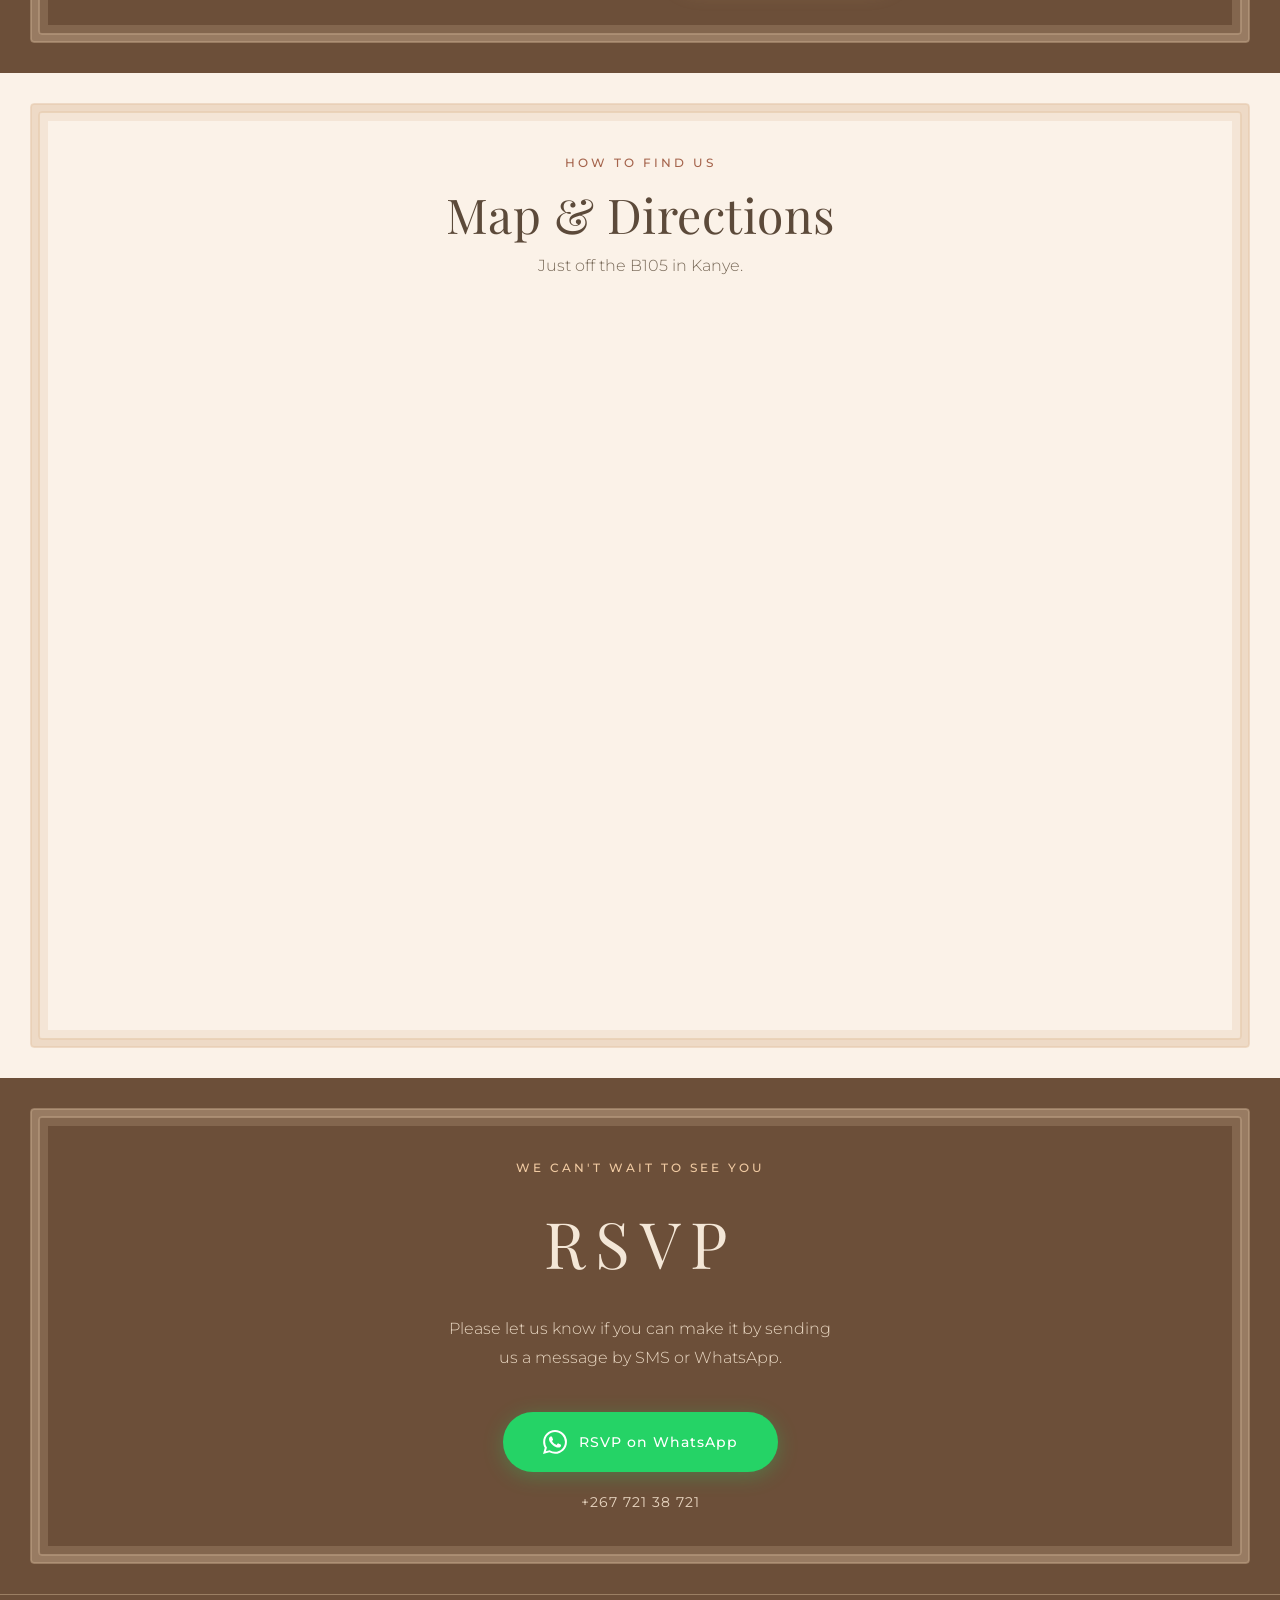
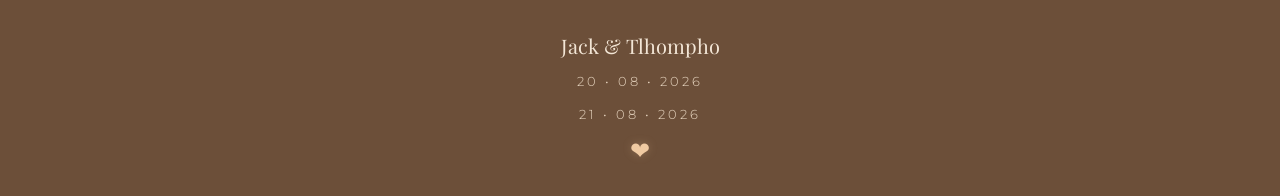
==== commit 3f549c5e: "date" ====
--- a/index.html
+++ b/index.html
@@ -149,6 +149,7 @@
     <!-- Footer -->
     <footer class="footer">
         <p class="footer-names">Jack <span class="ampersand">&</span> Tlhompho</p>
+        <p class="footer-date">20 • 08 • 2026</p>
         <p class="footer-date">21 • 08 • 2026</p>
         <div class="footer-hearts" aria-hidden="true">❤︎</div>
     </footer>
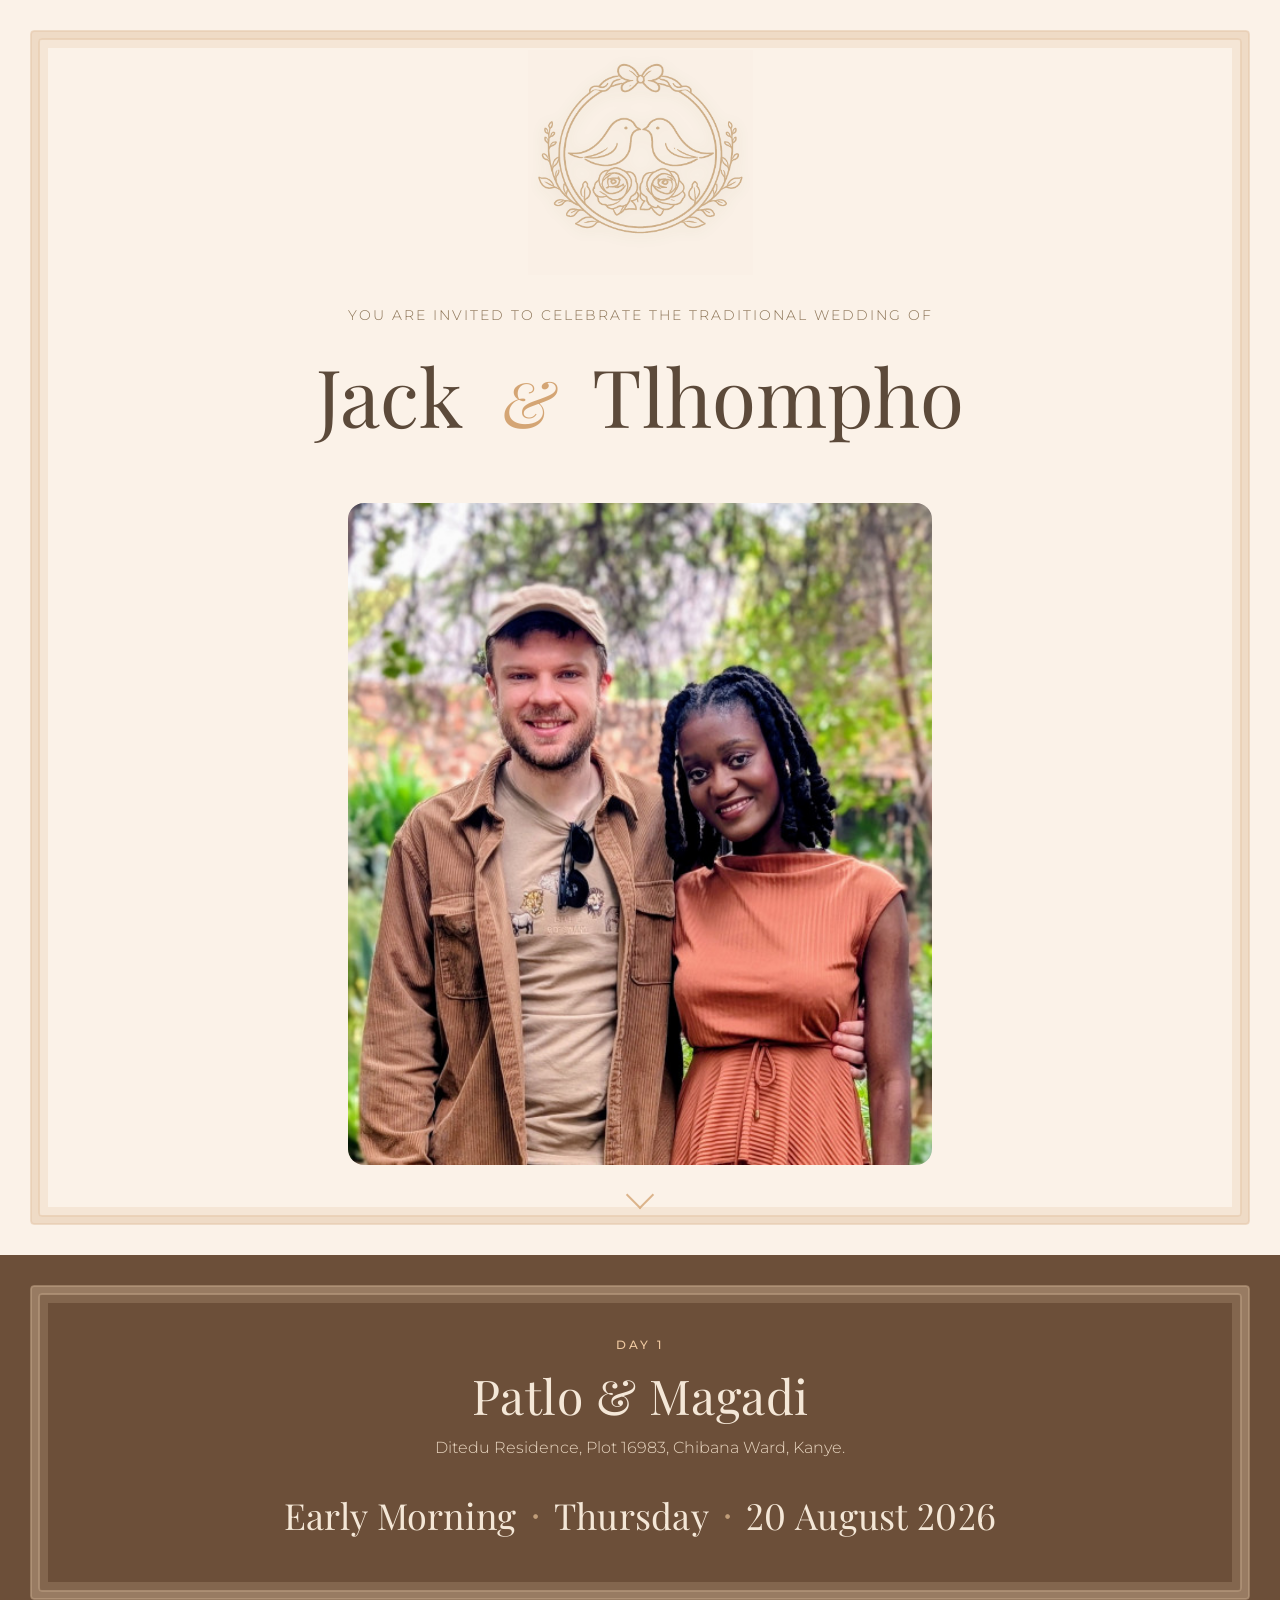
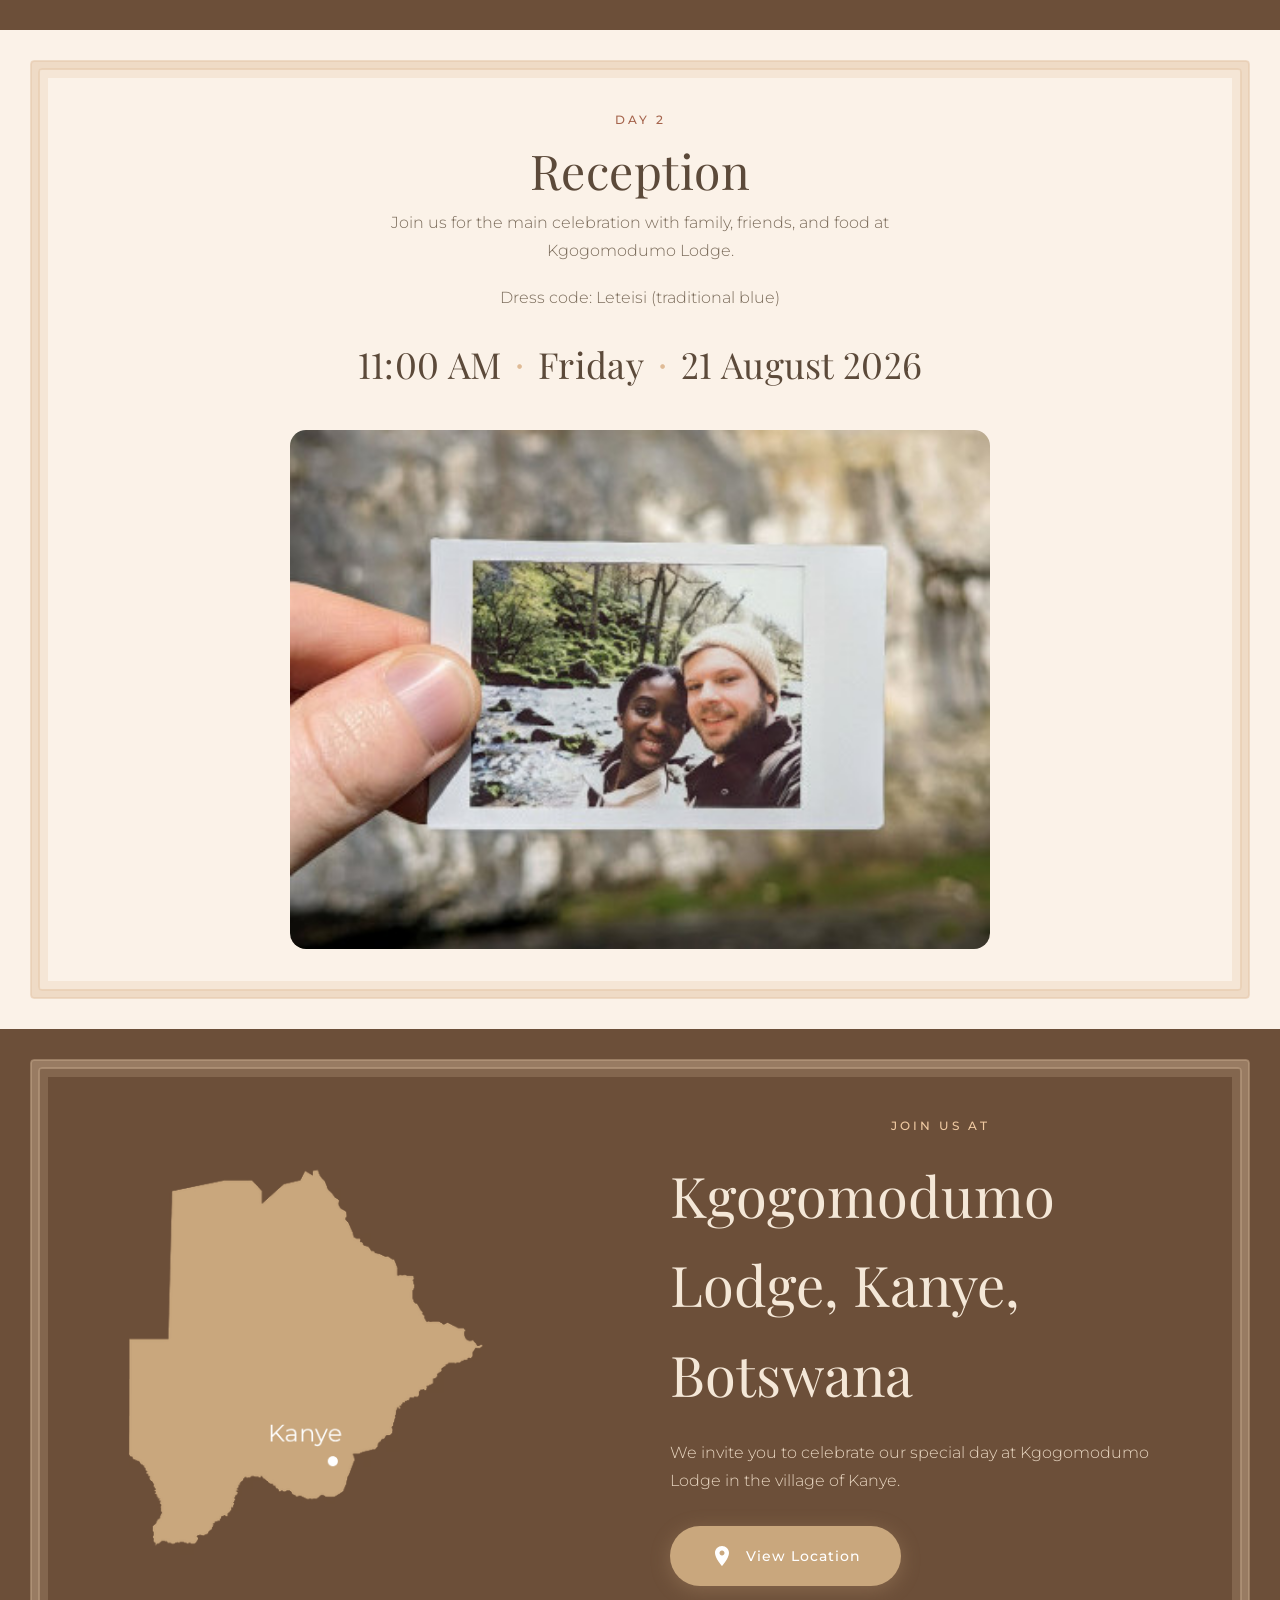
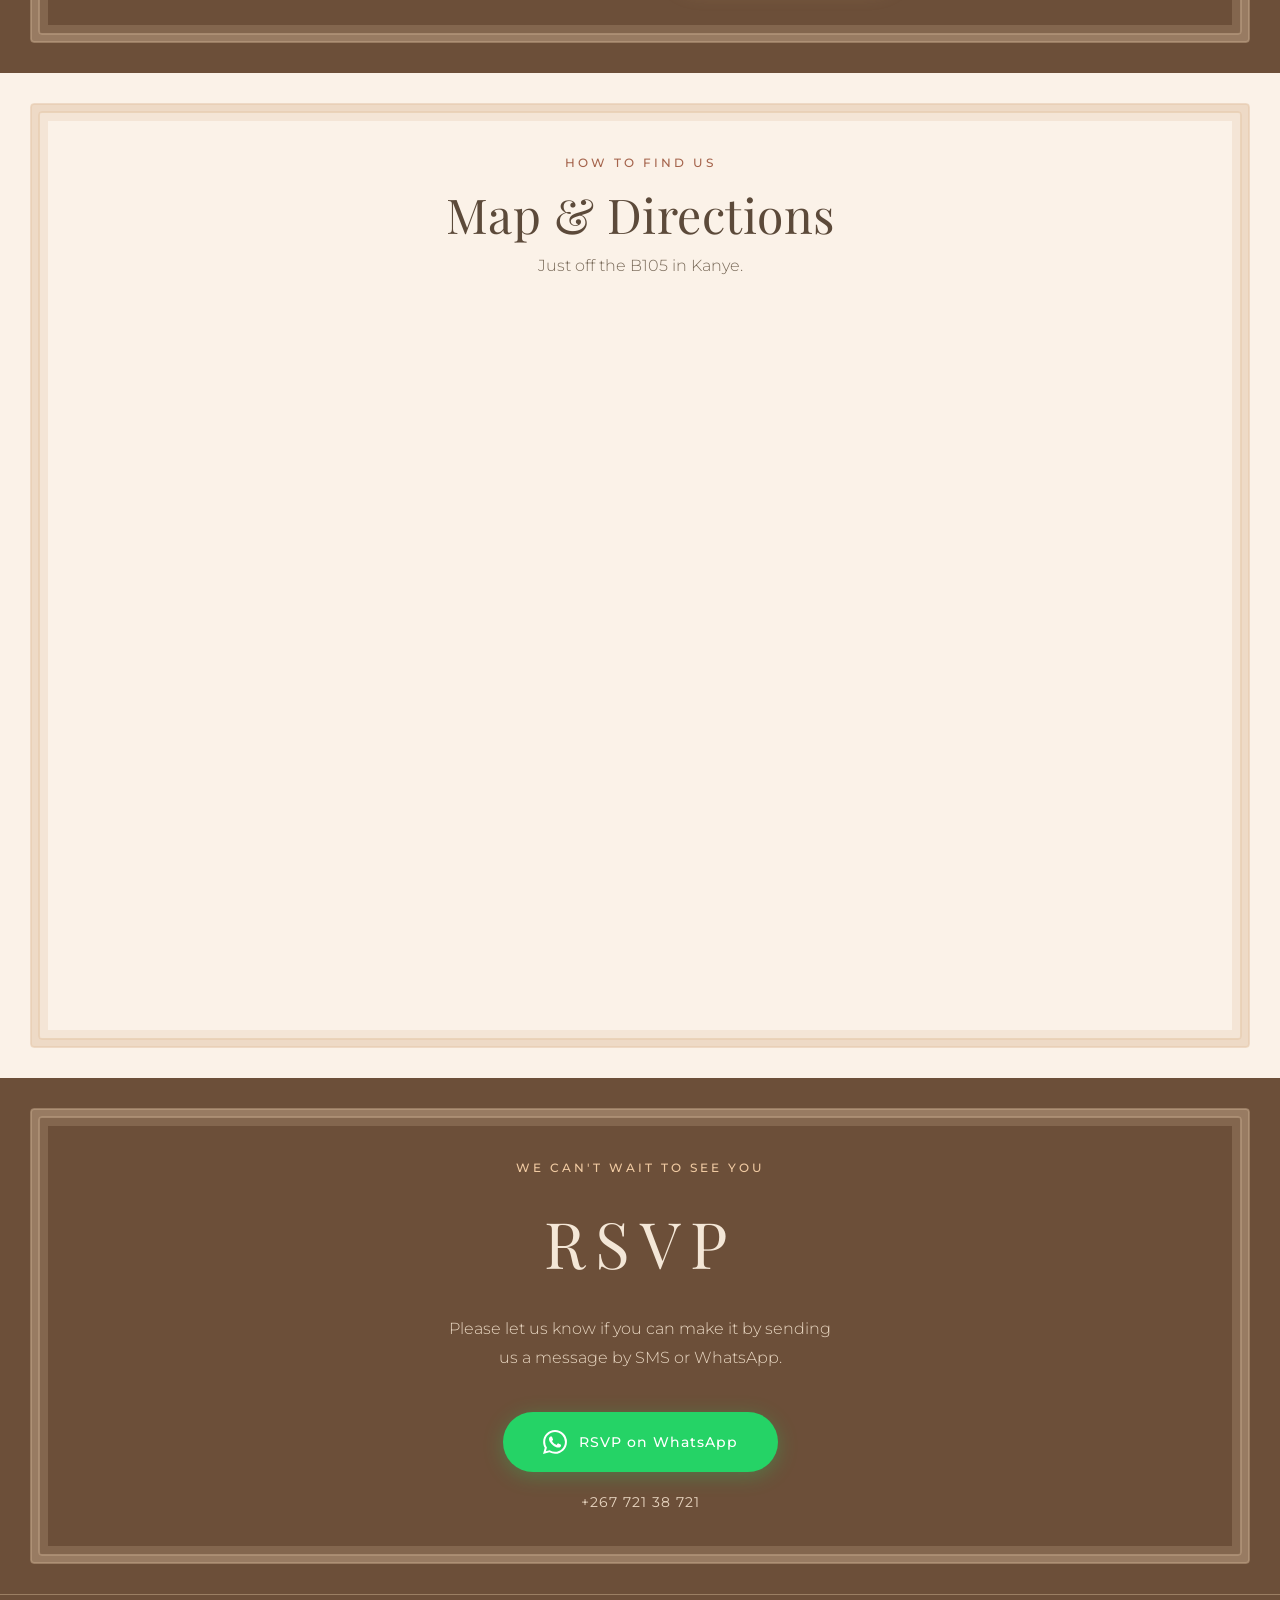
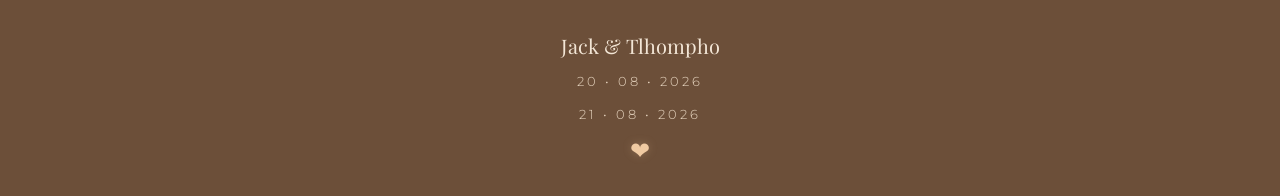
==== commit b9e81922: "ward" ====
--- a/index.html
+++ b/index.html
@@ -48,7 +48,7 @@
                 <p class="section-label">Day 1</p>
                 <h2 class="event-title">Patlo & Magadi</h2>
                 <p class="event-intro">
-                    Ditedu Residence, Plot 16982, Chibana Ward, Kanye.
+                    Ditedu Residence, Plot 16983, Chibana Ward, Kanye.
                 </p>
                 <div class="event-schedule" role="group" aria-label="Early Morning, Thursday, 20 August 2026">
                     <span class="schedule-part">Early Morning</span>
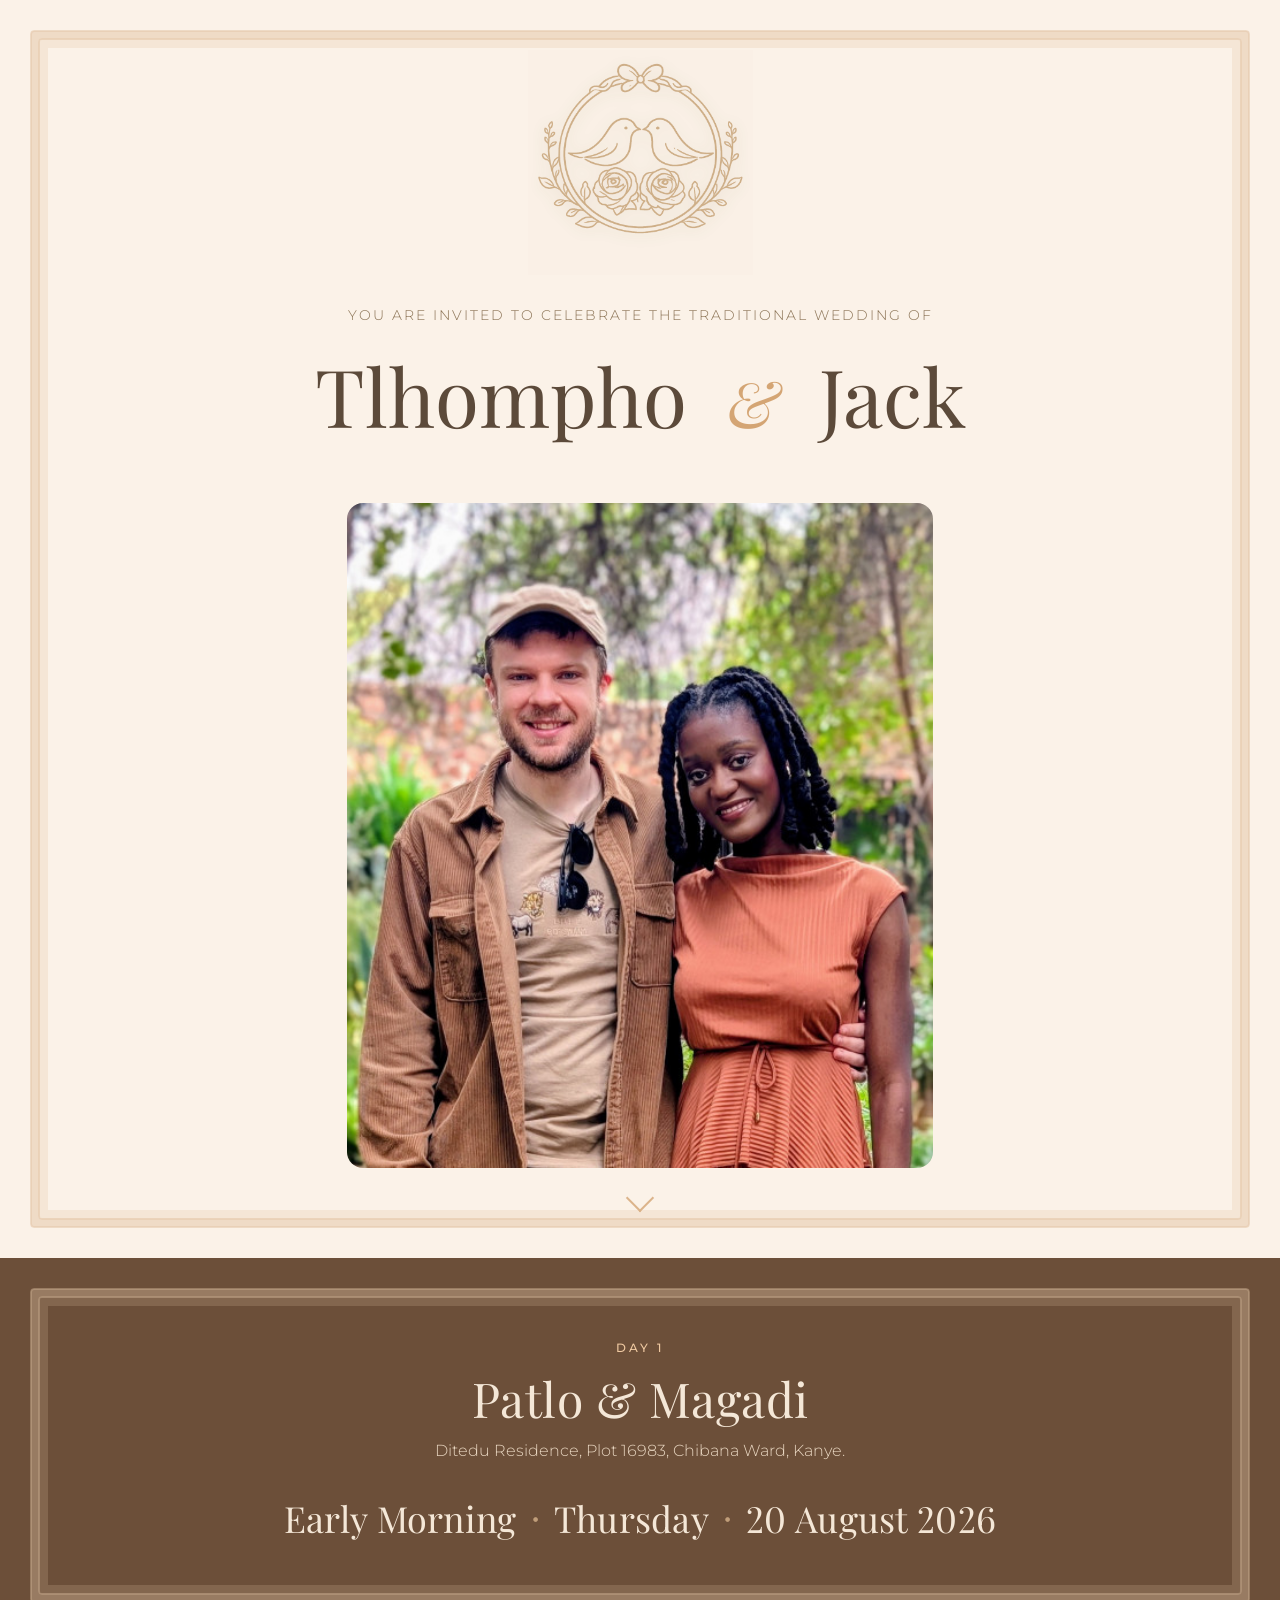
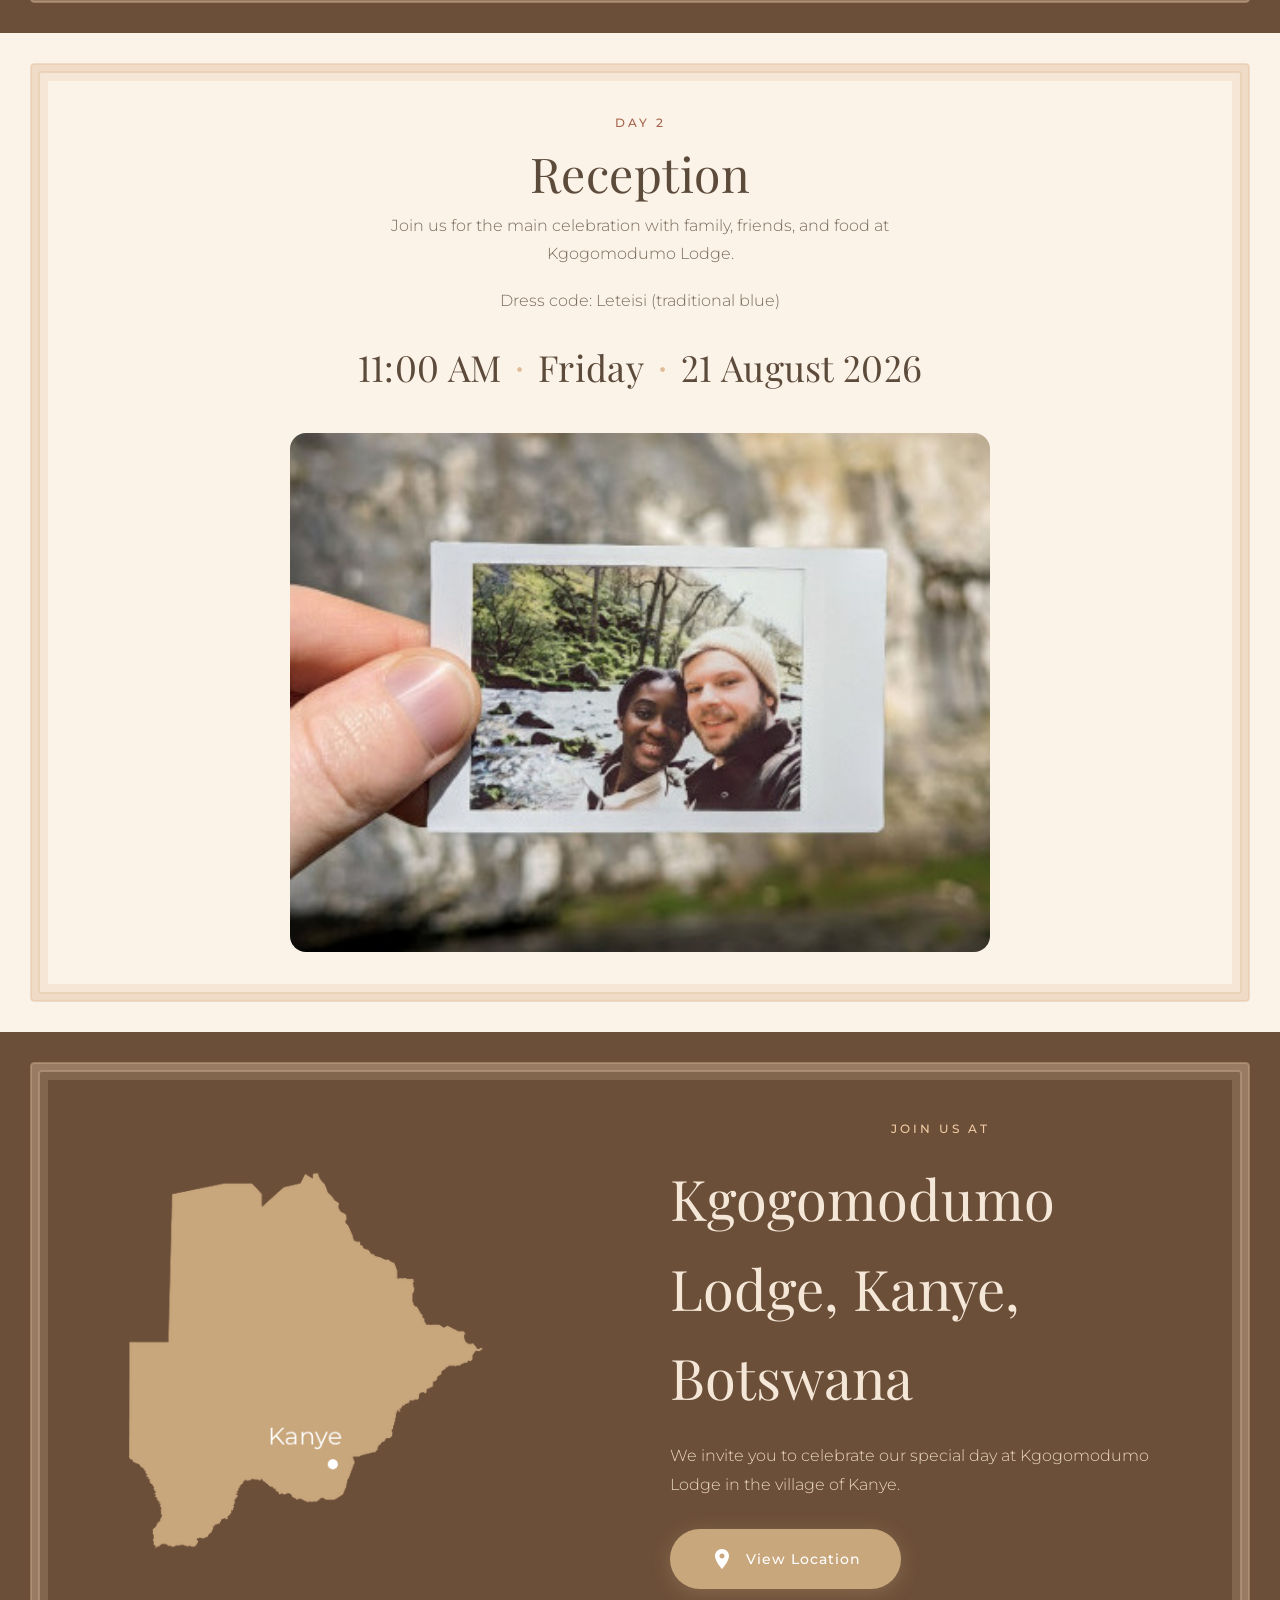
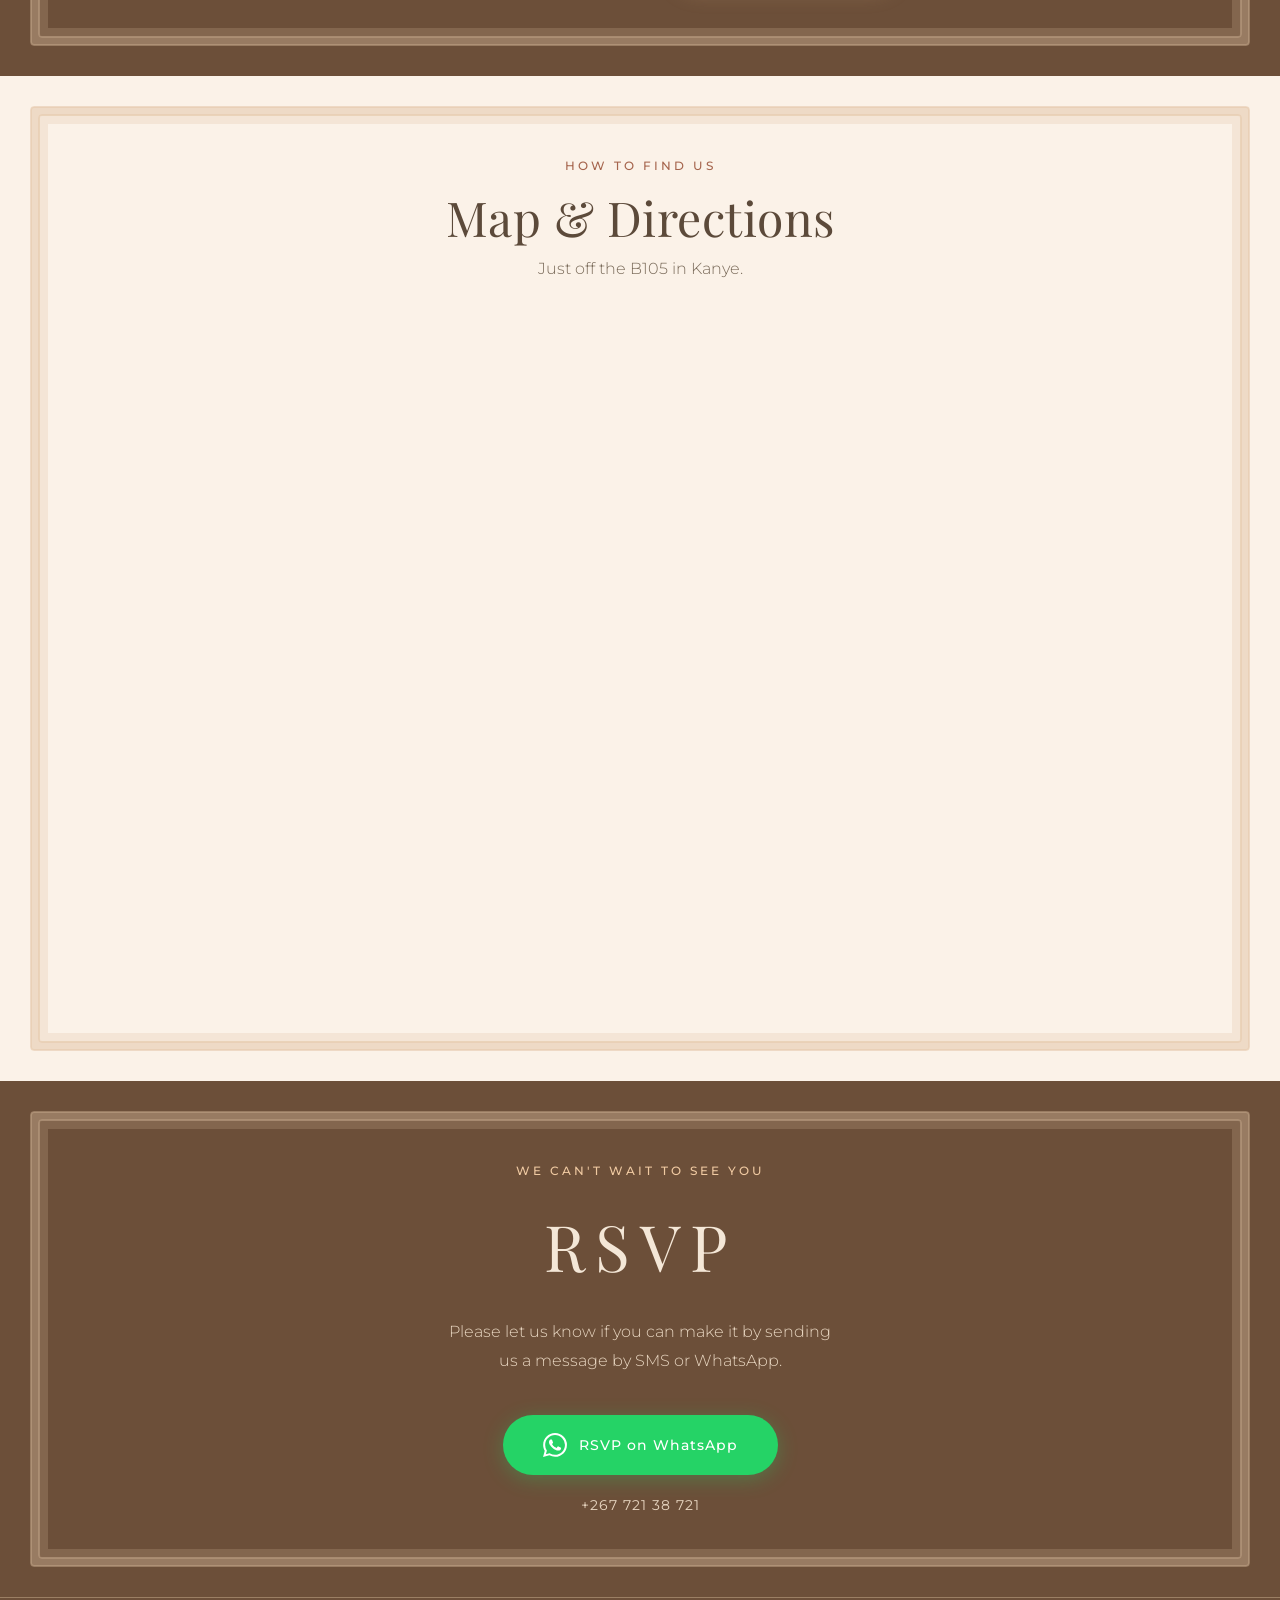
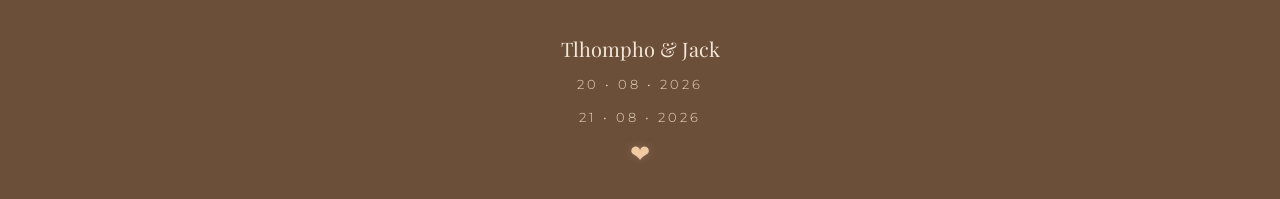
==== commit b863ad5c: "Update wedding invitation title and names for consistency" ====
--- a/index.html
+++ b/index.html
@@ -4,15 +4,15 @@
 <head>
     <meta charset="UTF-8">
     <meta name="viewport" content="width=device-width, initial-scale=1.0">
-    <title>Jack & Tlhompho - Wedding Invitation</title>
+    <title>Tlhompho & Jack - Wedding Invitation</title>
 
-    <meta property="og:title" content="Jack & Tlhompho - Traditional Wedding Invitation">
+    <meta property="og:title" content="Tlhompho & Jack - Traditional Wedding Invitation">
     <meta property="og:description" content="You are invited to celebrate our traditional wedding on 21 August 2026 in Kanye, Botswana">
     <meta property="og:image" content="https://jackandtlhompho.online/images/og-preview.png">
     <meta property="og:type" content="website">
 
     <meta name="twitter:card" content="summary_large_image">
-    <meta name="twitter:title" content="Jack & Tlhompho - Traditional Wedding Invitation">
+    <meta name="twitter:title" content="Tlhompho & Jack - Traditional Wedding Invitation">
     <meta name="twitter:description" content="You are invited to celebrate our traditional wedding on 21 August 2026 in Kanye, Botswana">
     <meta name="twitter:image" content="https://jackandtlhompho.online/images/og-preview.png">
 
@@ -32,8 +32,8 @@
         <div class="hero-content reveal">
             <img src="images/crest.png" alt="Wedding crest" class="hero-crest">
             <p class="hero-subtitle">You are invited to celebrate the traditional wedding of</p>
-            <h1 class="hero-title">Jack <span class="ampersand">&</span> Tlhompho</h1>
-            <img src="images/us-photo.jpg" alt="Jack & Tlhompho" class="photo-image">
+            <h1 class="hero-title">Tlhompho <span class="ampersand">&</span> Jack</h1>
+            <img src="images/us-photo.jpg" alt="Tlhompho & Jack" class="photo-image">
         </div>
         <div class="scroll-indicator">
             <div class="scroll-arrow"></div>
@@ -79,7 +79,7 @@
                     <span class="schedule-part">21 August 2026</span>
                 </div>
             </div>
-            <img src="images/us-photo-2.jpg" alt="Jack & Tlhompho" class="photo-image">
+            <img src="images/us-photo-2.jpg" alt="Tlhompho & Jack" class="photo-image">
         </div>
     </section>
 
@@ -148,7 +148,7 @@
 
     <!-- Footer -->
     <footer class="footer">
-        <p class="footer-names">Jack <span class="ampersand">&</span> Tlhompho</p>
+        <p class="footer-names">Tlhompho <span class="ampersand">&</span> Jack</p>
         <p class="footer-date">20 • 08 • 2026</p>
         <p class="footer-date">21 • 08 • 2026</p>
         <div class="footer-hearts" aria-hidden="true">❤︎</div>
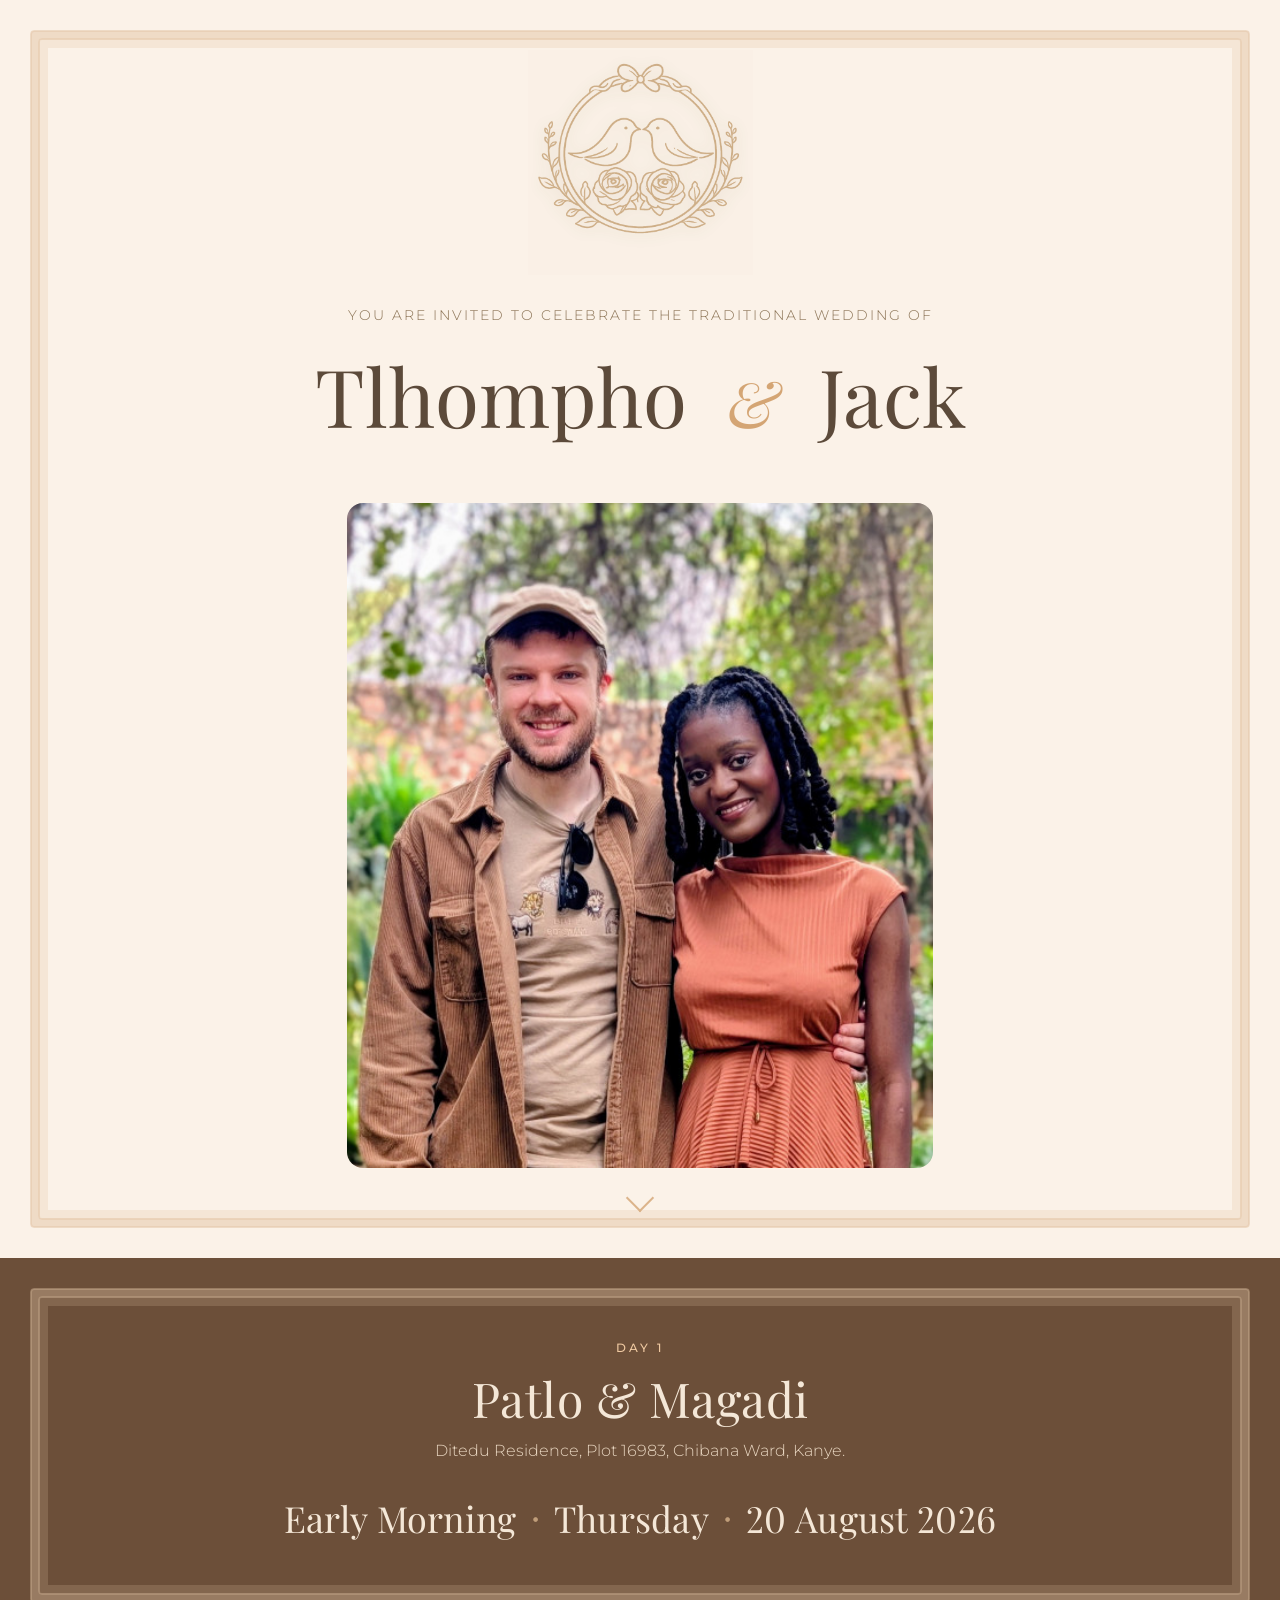
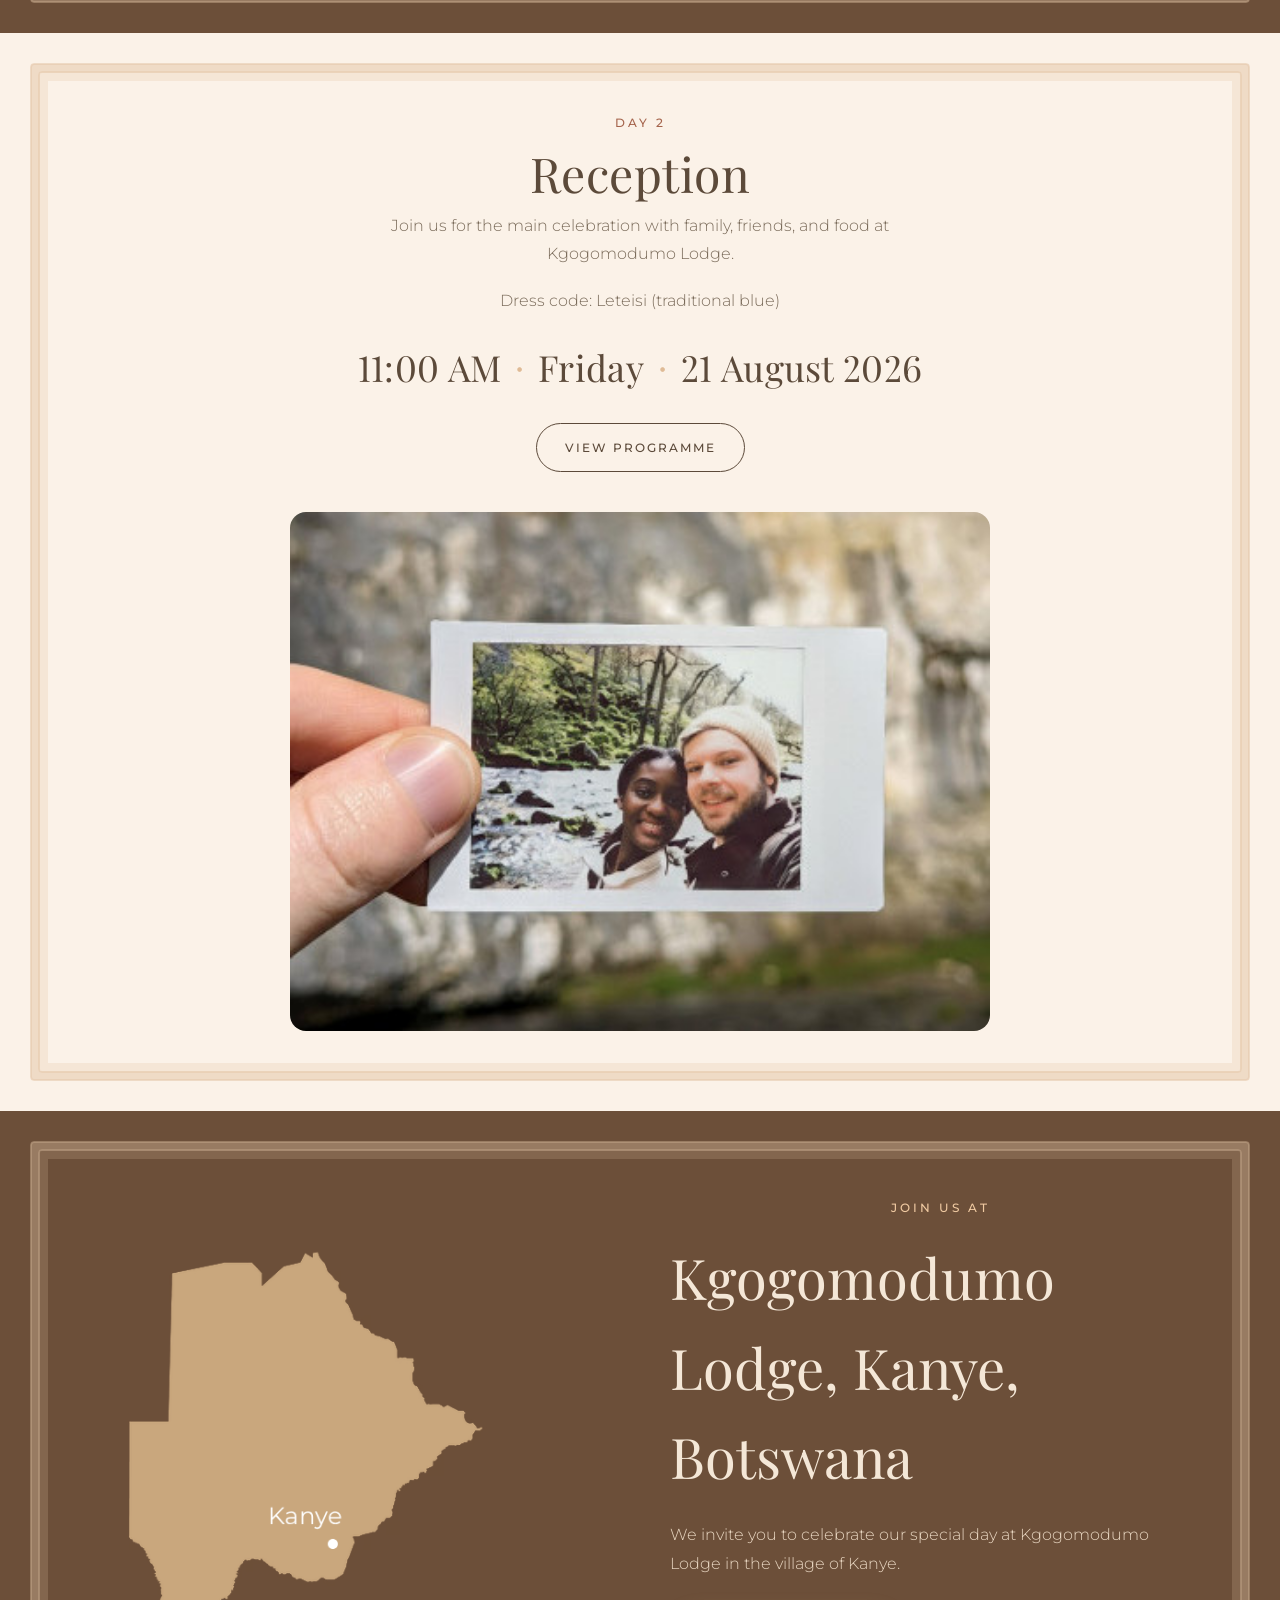
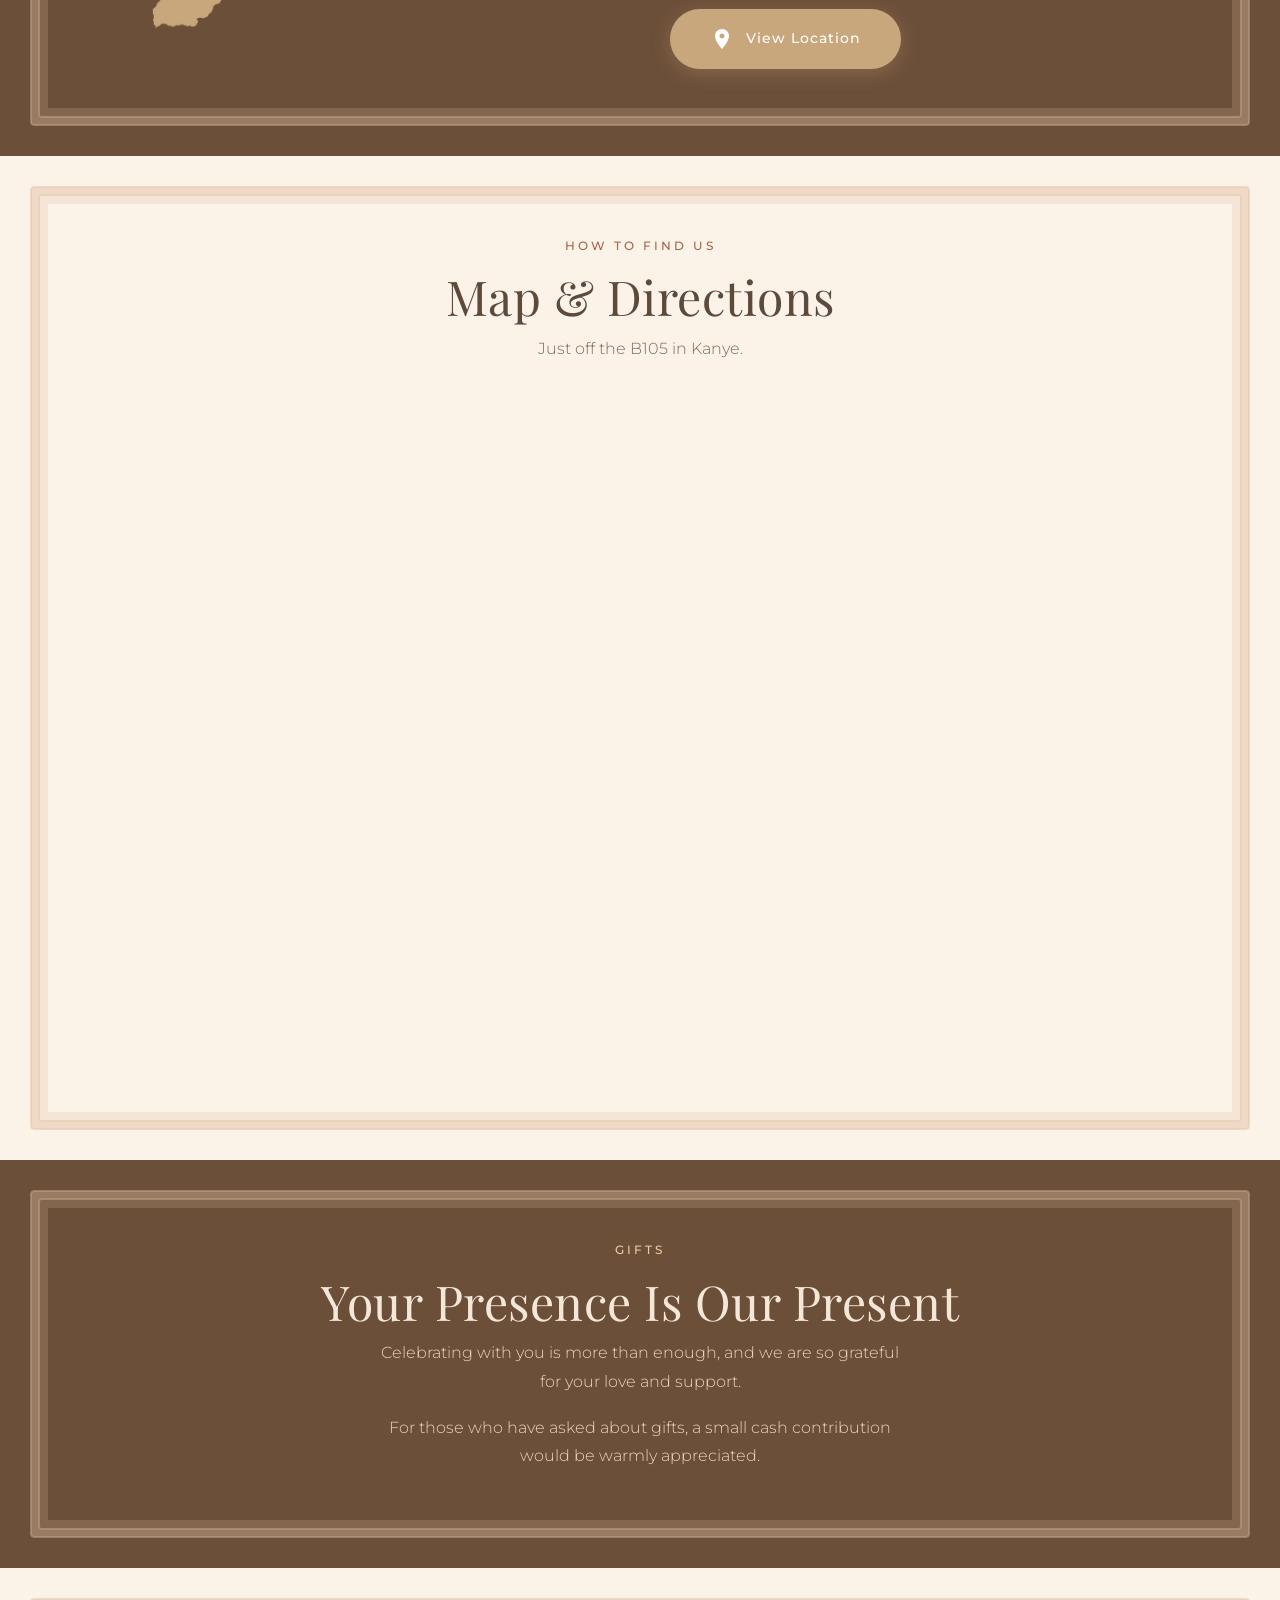
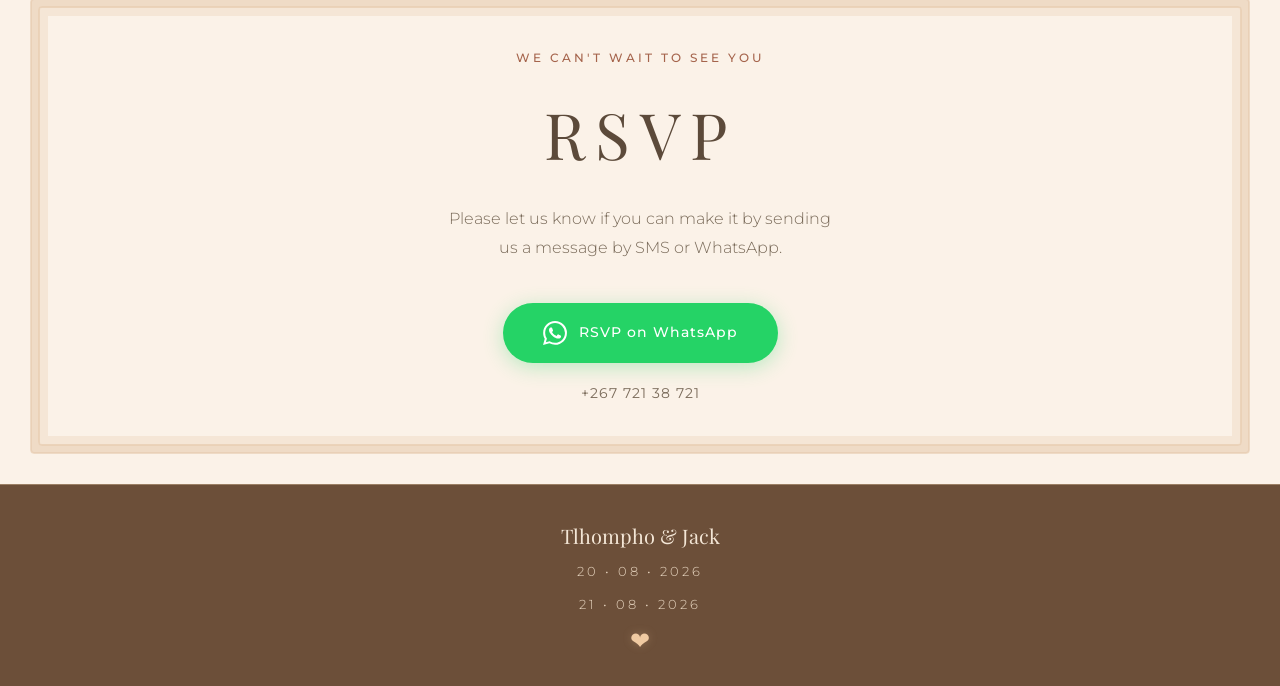
==== commit b207612e: "Add wedding programme details and render script; enhance styles for programme page" ====
--- a/index.html
+++ b/index.html
@@ -78,6 +78,7 @@
                     <span class="schedule-separator" aria-hidden="true">•</span>
                     <span class="schedule-part">21 August 2026</span>
                 </div>
+                <a href="programme/" class="programme-button">View Programme</a>
             </div>
             <img src="images/us-photo-2.jpg" alt="Tlhompho & Jack" class="photo-image">
         </div>
@@ -124,6 +125,23 @@
         </div>
     </section>
 
+    <!-- Gifts Section -->
+    <section class="section date-section">
+        <div class="decorative-frame"></div>
+        <div class="container">
+            <div class="reveal">
+                <p class="section-label">Gifts</p>
+                <h2 class="event-title">Your Presence Is Our Present</h2>
+                <p class="event-intro">
+                    Celebrating with you is more than enough, and we are so grateful for your love and support.
+                </p>
+                <p class="event-intro">
+                    For those who have asked about gifts, a small cash contribution would be warmly appreciated.
+                </p>
+            </div>
+        </div>
+    </section>
+
 
     <!-- RSVP Section -->
     <section class="section rsvp-section">
@@ -157,4 +175,4 @@
     <script src="script.js"></script>
 </body>
 
-</html>+</html>
--- a/styles.css
+++ b/styles.css
@@ -382,6 +382,394 @@
     line-height: 1.8;
     max-width: 520px;
     margin: 0 auto 18px;
+}
+
+.programme-button,
+.programme-back-link {
+    display: inline-flex;
+    align-items: center;
+    justify-content: center;
+    padding: 14px 28px;
+    border: 1px solid currentColor;
+    border-radius: 999px;
+    color: var(--color-deep-brown);
+    font-family: var(--font-sans);
+    font-size: 0.75rem;
+    font-weight: 500;
+    letter-spacing: 2px;
+    text-decoration: none;
+    text-transform: uppercase;
+    transition: transform 0.25s ease, background-color 0.25s ease, color 0.25s ease;
+}
+
+.programme-button {
+    margin-top: 20px;
+}
+
+.programme-button:hover,
+.programme-back-link:hover {
+    background-color: var(--color-deep-brown);
+    color: var(--section-background, #fbf2e8);
+    transform: translateY(-2px);
+}
+
+/* ===== Programme Page ===== */
+.programme-page {
+    --programme-sage: #788872;
+    --programme-sage-dark: #667660;
+    --programme-white: #fffaf3;
+    --programme-soft-white: rgba(255, 250, 243, 0.78);
+    --programme-gold: #d9bd78;
+    --programme-soft-gold: rgba(217, 189, 120, 0.64);
+    background: var(--programme-sage);
+    color: var(--programme-white);
+}
+
+.programme-shell {
+    min-height: 100vh;
+    position: relative;
+}
+
+.programme-page .decorative-frame::before {
+    border-color: var(--programme-soft-gold);
+    opacity: 0.9;
+    box-shadow:
+        inset 0 0 0 1px rgba(217, 189, 120, 0.32),
+        inset 0 0 0 12px transparent,
+        inset 0 0 0 13px rgba(217, 189, 120, 0.22);
+}
+
+.programme-page .decorative-frame::after {
+    border-color: rgba(217, 189, 120, 0.38);
+    box-shadow: inset 0 0 0 1px rgba(217, 189, 120, 0.18);
+}
+
+.programme-hero {
+    min-height: auto;
+    padding-bottom: 28px;
+    text-align: center;
+}
+
+.programme-hero-content {
+    width: min(100%, 760px);
+    padding: 40px 20px 0;
+    position: relative;
+    z-index: 3;
+}
+
+.programme-back-link {
+    margin-bottom: 28px;
+    color: var(--programme-white);
+}
+
+.programme-crest {
+    width: clamp(90px, 16vw, 145px);
+    height: auto;
+    display: block;
+    margin: 0 auto 24px;
+    opacity: 0.94;
+    filter: brightness(0) invert(1) drop-shadow(0 2px 8px rgba(40, 55, 36, 0.18));
+}
+
+.programme-title {
+    font-family: var(--font-serif);
+    font-size: clamp(3rem, 12vw, 6.5rem);
+    font-weight: 300;
+    line-height: 0.95;
+    color: var(--programme-white);
+    position: relative;
+    margin-bottom: 0;
+}
+
+.programme-page .section-label {
+    color: var(--programme-gold);
+}
+
+.programme-title::after {
+    content: "";
+    display: block;
+    width: min(150px, 42vw);
+    height: 1px;
+    margin: 28px auto 0;
+    background: linear-gradient(90deg, transparent, var(--programme-gold), transparent);
+}
+
+.programme-section {
+    padding-top: 30px;
+    text-align: center;
+}
+
+.programme-section .container {
+    width: min(100%, 640px);
+}
+
+.programme-list {
+    display: grid;
+    gap: 18px;
+    list-style: none;
+    position: relative;
+    z-index: 3;
+}
+
+.programme-item {
+    display: block;
+    padding: 0 18px;
+    color: var(--programme-white);
+    text-align: center;
+}
+
+.programme-item time {
+    display: block;
+    color: var(--programme-soft-white);
+    font-family: var(--font-sans);
+    font-size: clamp(0.7rem, 2vw, 0.9rem);
+    font-weight: 500;
+    letter-spacing: 2px;
+    text-transform: uppercase;
+    font-variant-numeric: lining-nums tabular-nums;
+    line-height: 1.4;
+    margin-bottom: 4px;
+}
+
+.programme-item h2 {
+    color: var(--programme-white);
+    font-family: var(--font-serif);
+    font-size: clamp(1.35rem, 4vw, 2.05rem);
+    font-weight: 400;
+    line-height: 1.1;
+    margin: 0;
+}
+
+.programme-featured {
+    padding: 6px 18px;
+}
+
+.programme-page .footer {
+    background: var(--programme-sage);
+    border-top: 1px solid var(--programme-soft-gold);
+    color: var(--programme-white);
+}
+
+.programme-page .footer-date,
+.programme-page .footer-hearts {
+    color: var(--programme-soft-white);
+}
+
+@media (max-width: 620px) {
+    .programme-item {
+        padding: 0;
+    }
+
+    .programme-back-link {
+        margin-bottom: 24px;
+    }
+}
+
+@media print {
+    @page {
+        size: A5 portrait;
+        margin: 0;
+    }
+
+    html,
+    body.programme-page {
+        width: auto;
+        min-height: auto;
+        margin: 0;
+        background: #788872;
+    }
+
+    body.programme-page {
+        color: #fffaf3;
+        font-size: 8pt;
+        print-color-adjust: exact;
+        -webkit-print-color-adjust: exact;
+    }
+
+    body.programme-page::before {
+        content: "";
+        position: fixed;
+        inset: 5mm;
+        border: 0.55pt solid rgba(217, 189, 120, 0.82);
+        box-shadow: inset 0 0 0 1.8mm rgba(217, 189, 120, 0.16);
+        pointer-events: none;
+    }
+
+    body.programme-page::after {
+        content: "";
+        position: fixed;
+        inset: 8mm;
+        border: 0.25pt solid rgba(217, 189, 120, 0.4);
+        pointer-events: none;
+    }
+
+    .programme-page .reveal {
+        opacity: 1;
+        transform: none;
+    }
+
+    .programme-page .decorative-frame,
+    .programme-page .programme-back-link {
+        display: none;
+    }
+
+    .programme-page .programme-shell::before,
+    .programme-page .programme-shell::after {
+        content: "";
+        position: fixed;
+        left: 11mm;
+        right: 11mm;
+        height: 3.5mm;
+        border-color: rgba(217, 189, 120, 0.82);
+        pointer-events: none;
+    }
+
+    .programme-page .programme-shell::before {
+        top: 11mm;
+        border-top: 0.45pt solid rgba(217, 189, 120, 0.82);
+    }
+
+    .programme-page .programme-shell::after {
+        bottom: 11mm;
+        border-bottom: 0.45pt solid rgba(217, 189, 120, 0.82);
+    }
+
+    .programme-page .programme-shell {
+        min-height: 0;
+    }
+
+    .programme-page .section {
+        display: block;
+        padding: 0;
+    }
+
+    .programme-page .programme-hero {
+        min-height: 0;
+        padding: 13mm 10mm 5mm;
+        border-bottom: 0;
+    }
+
+    .programme-page .programme-hero-content {
+        width: 100%;
+        padding: 0;
+    }
+
+    .programme-page .programme-crest {
+        width: 18mm;
+        margin: 0 auto 4mm;
+        filter: sepia(1) saturate(1.4) hue-rotate(358deg) brightness(1.08);
+    }
+
+    .programme-page .section-label {
+        color: #d9bd78;
+        font-size: 6pt;
+        letter-spacing: 1.8pt;
+        margin-bottom: 1.8mm;
+    }
+
+    .programme-page .programme-title {
+        color: #fffaf3;
+        font-size: 28pt;
+        line-height: 0.9;
+        margin: 0;
+    }
+
+    .programme-page .programme-title::after {
+        width: 36mm;
+        height: 0.35pt;
+        margin: 4mm auto 0;
+        background: linear-gradient(90deg, transparent, #d9bd78, transparent);
+    }
+
+    .programme-page .programme-section {
+        padding: 0 13mm;
+        text-align: center;
+    }
+
+    .programme-page .programme-section .container {
+        width: 100%;
+        max-width: none;
+        padding: 0;
+    }
+
+    .programme-page .programme-list {
+        gap: 3.5mm;
+        position: relative;
+    }
+
+    .programme-page .programme-item {
+        display: block;
+        min-height: 0;
+        padding: 0;
+        border: 0;
+        border-radius: 0;
+        background: transparent;
+        box-shadow: none;
+        break-inside: avoid;
+        page-break-inside: avoid;
+        position: relative;
+    }
+
+    .programme-page .programme-item time {
+        font-family: var(--font-sans);
+        color: rgba(255, 250, 243, 0.82);
+        display: block;
+        font-size: 6.2pt;
+        font-weight: 500;
+        letter-spacing: 1.1pt;
+        line-height: 1.1;
+        margin-bottom: 0.65mm;
+        padding-top: 0;
+        text-align: center;
+        text-transform: uppercase;
+    }
+
+    .programme-page .programme-item h2 {
+        color: #fffaf3;
+        font-size: 10.3pt;
+        line-height: 1.05;
+        margin: 0;
+        text-align: center;
+    }
+
+    .programme-page .programme-featured {
+        margin: 0;
+        padding: 0;
+        background: transparent;
+    }
+
+    .programme-page .footer {
+        margin-top: 6mm;
+        padding: 3mm 0 0;
+        position: relative;
+        border-top: 0;
+        background: transparent;
+        color: #fffaf3;
+    }
+
+    .programme-page .footer::before {
+        content: "";
+        position: absolute;
+        top: 0;
+        left: 50%;
+        width: 38mm;
+        height: 0.35pt;
+        background: linear-gradient(90deg, transparent, #d9bd78, transparent);
+        transform: translateX(-50%);
+    }
+
+    .programme-page .footer-names {
+        color: #fffaf3;
+        font-size: 9.4pt;
+        margin-bottom: 1mm;
+    }
+
+    .programme-page .footer-date {
+        font-size: 5.4pt;
+        letter-spacing: 2pt;
+        color: rgba(255, 250, 243, 0.74);
+        margin-bottom: 0;
+    }
 }
 
 
@@ -714,4 +1102,4 @@
     }
 }
 
-/* Scroll snap removed - was causing janky sticking behavior */+/* Scroll snap removed - was causing janky sticking behavior */
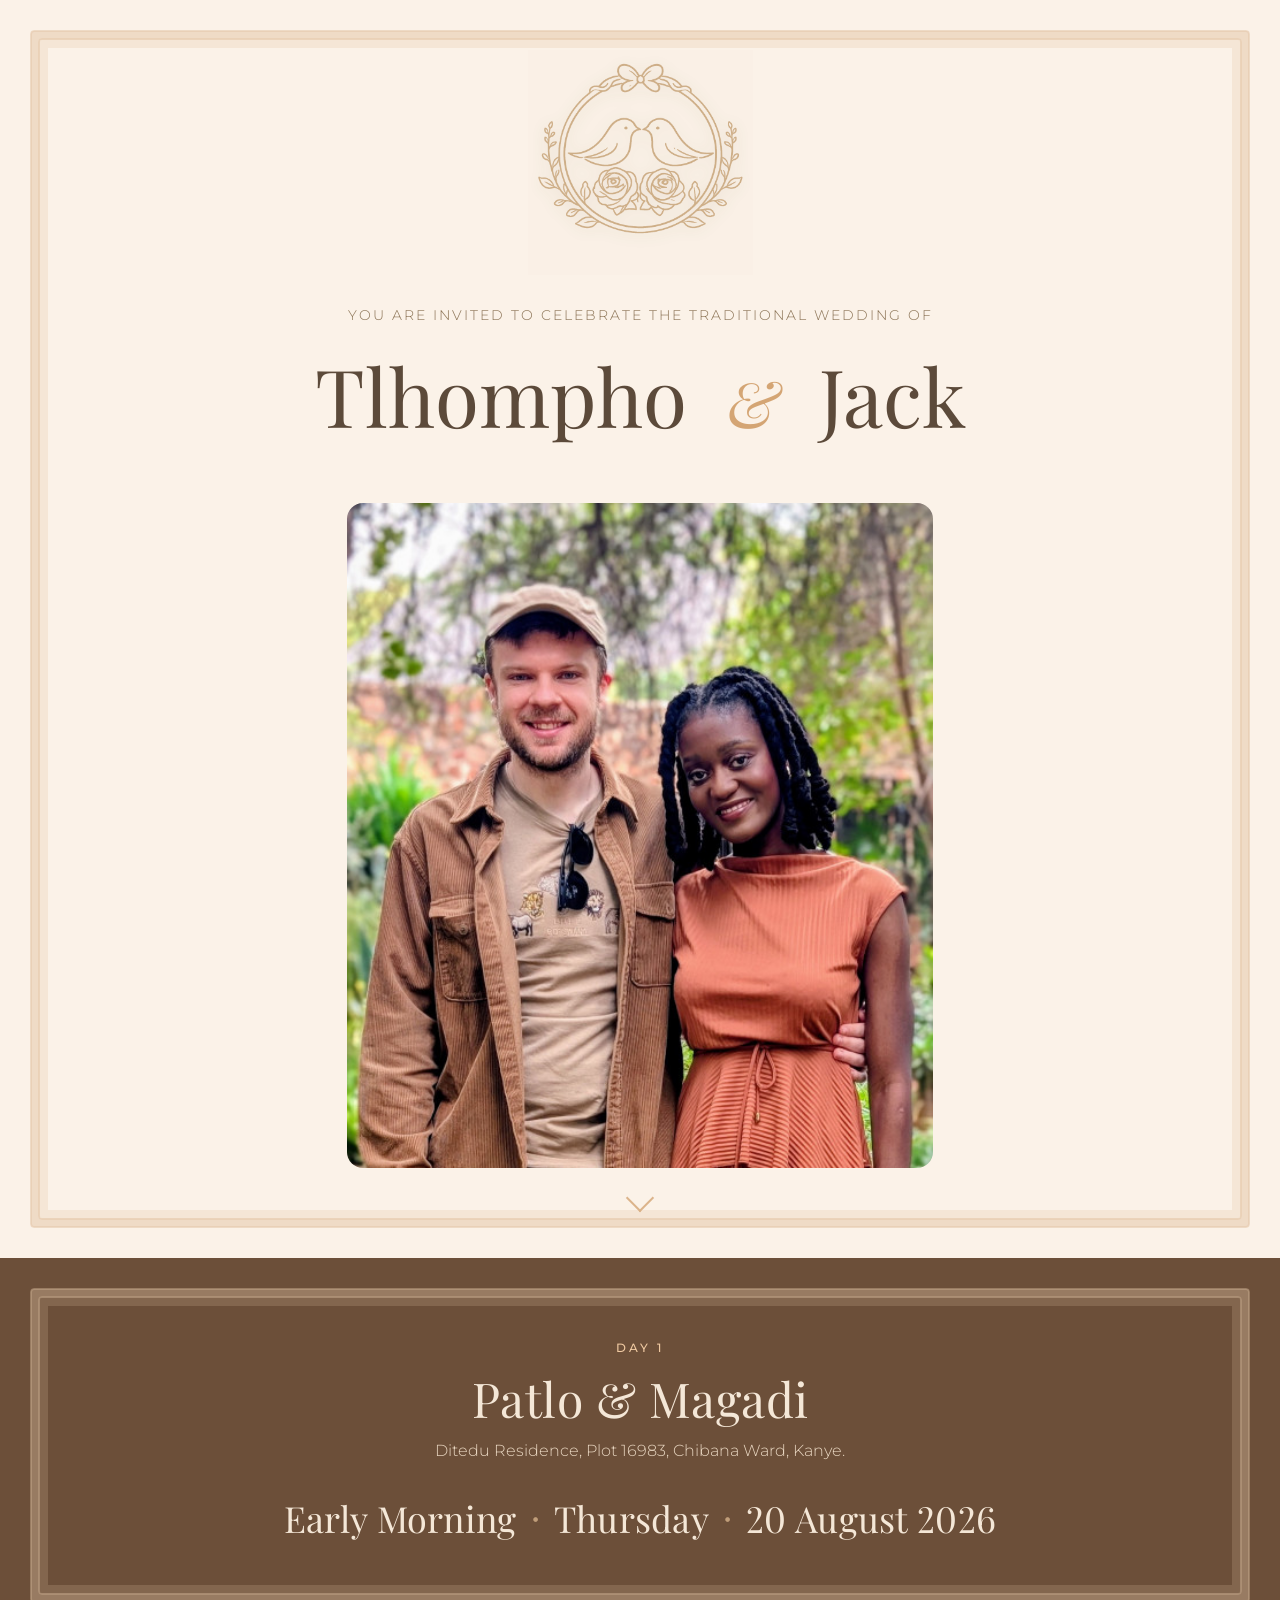
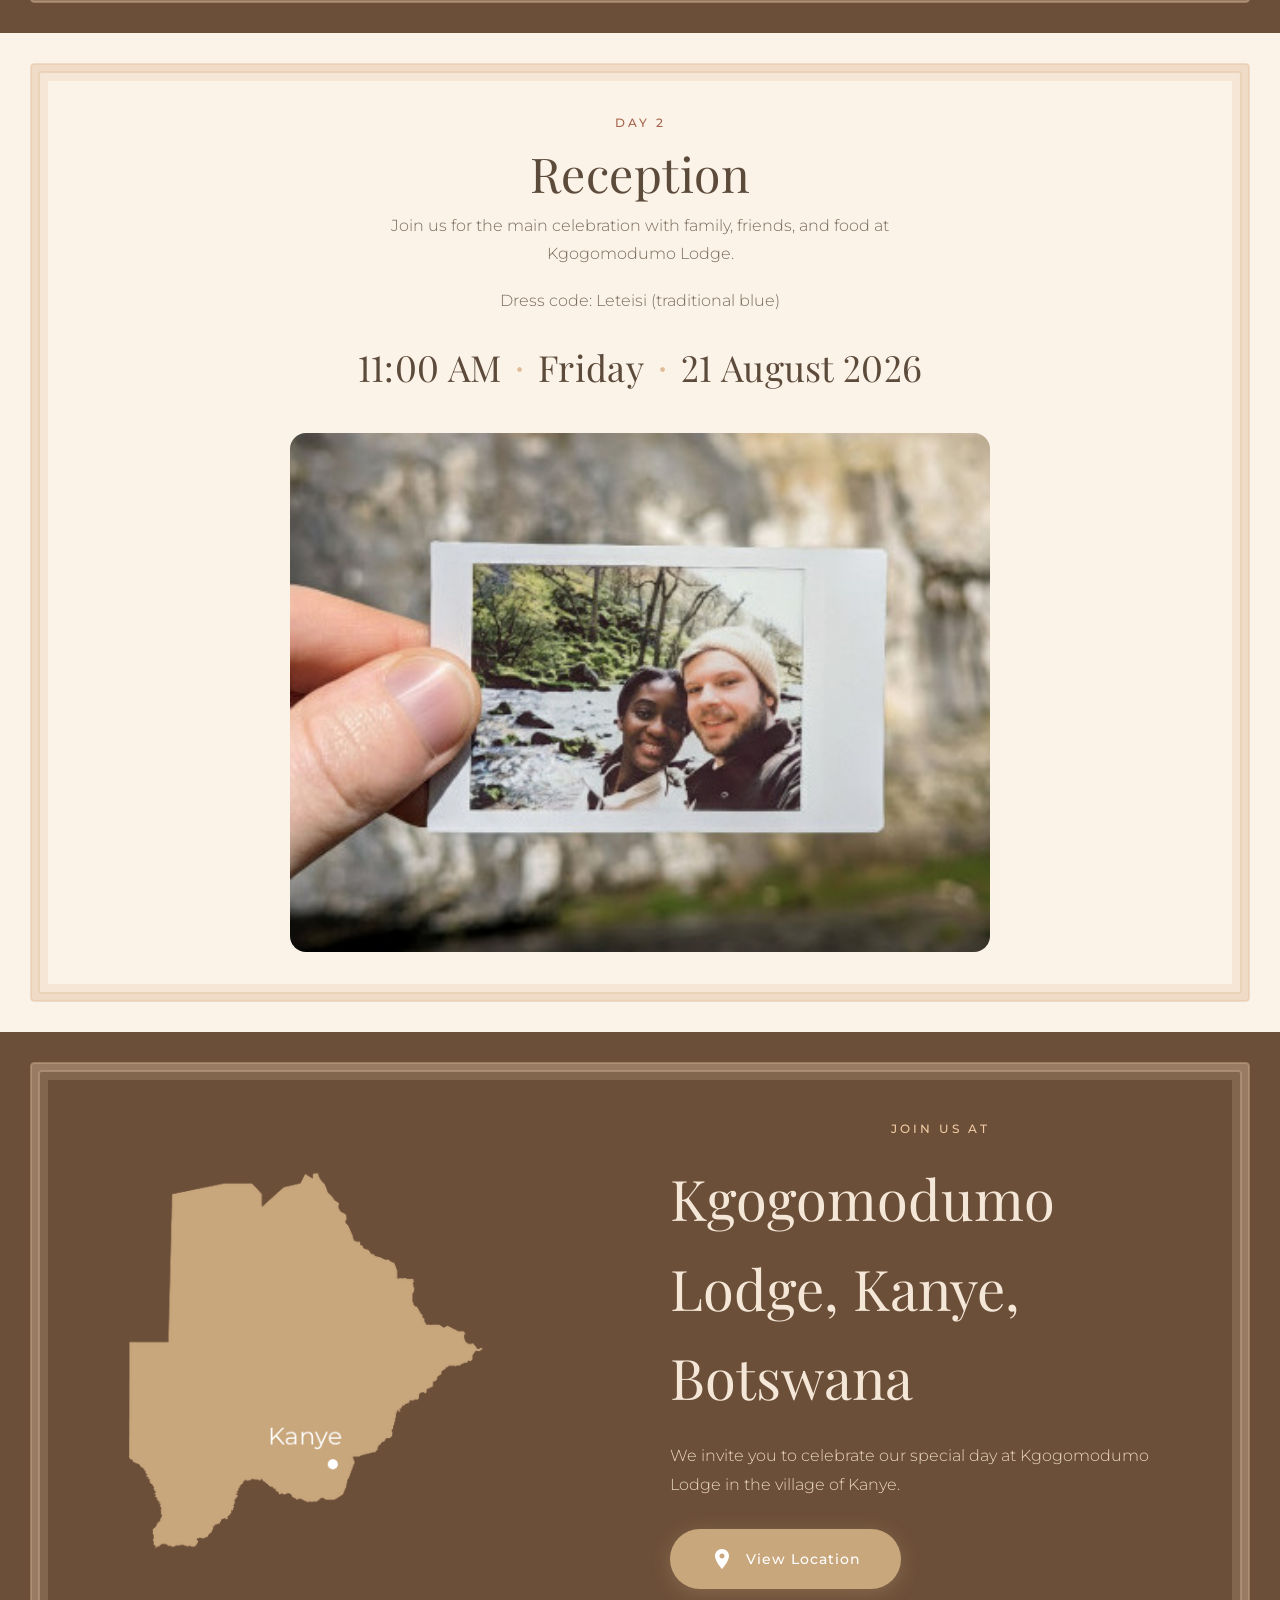
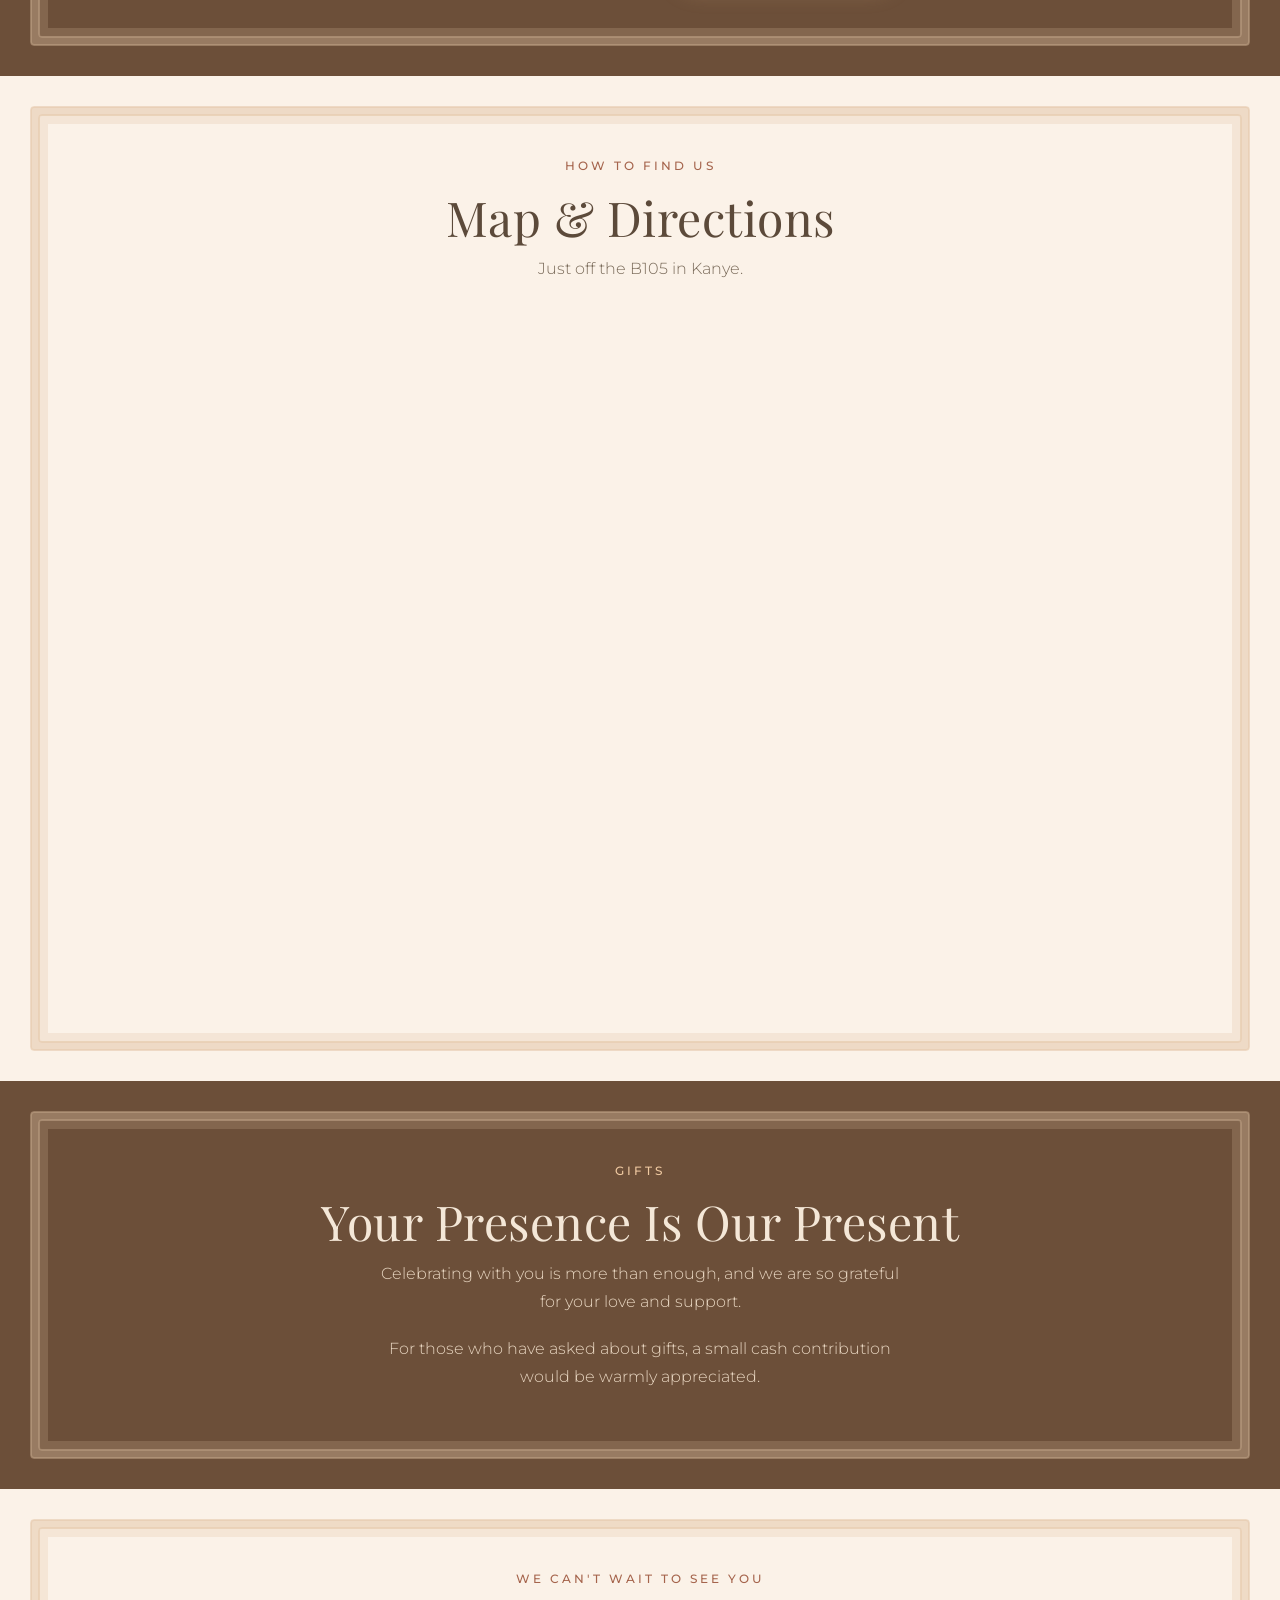
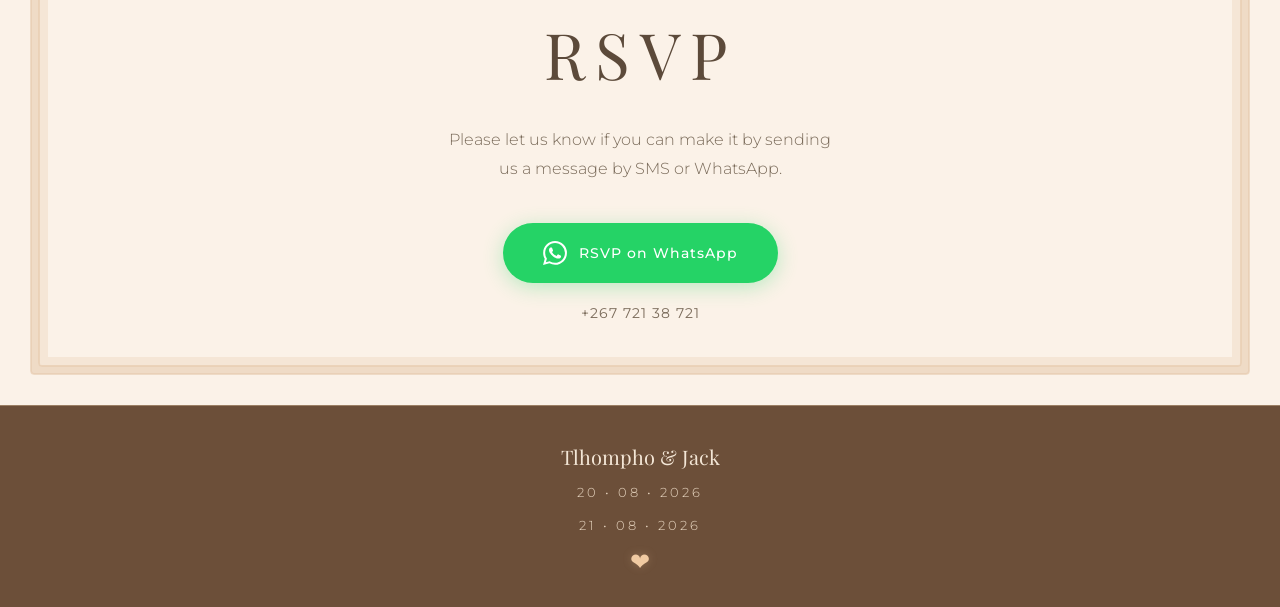
==== commit e44a4f3d: "Remove programme button from wedding invitation page" ====
--- a/index.html
+++ b/index.html
@@ -78,7 +78,6 @@
                     <span class="schedule-separator" aria-hidden="true">•</span>
                     <span class="schedule-part">21 August 2026</span>
                 </div>
-                <a href="programme/" class="programme-button">View Programme</a>
             </div>
             <img src="images/us-photo-2.jpg" alt="Tlhompho & Jack" class="photo-image">
         </div>
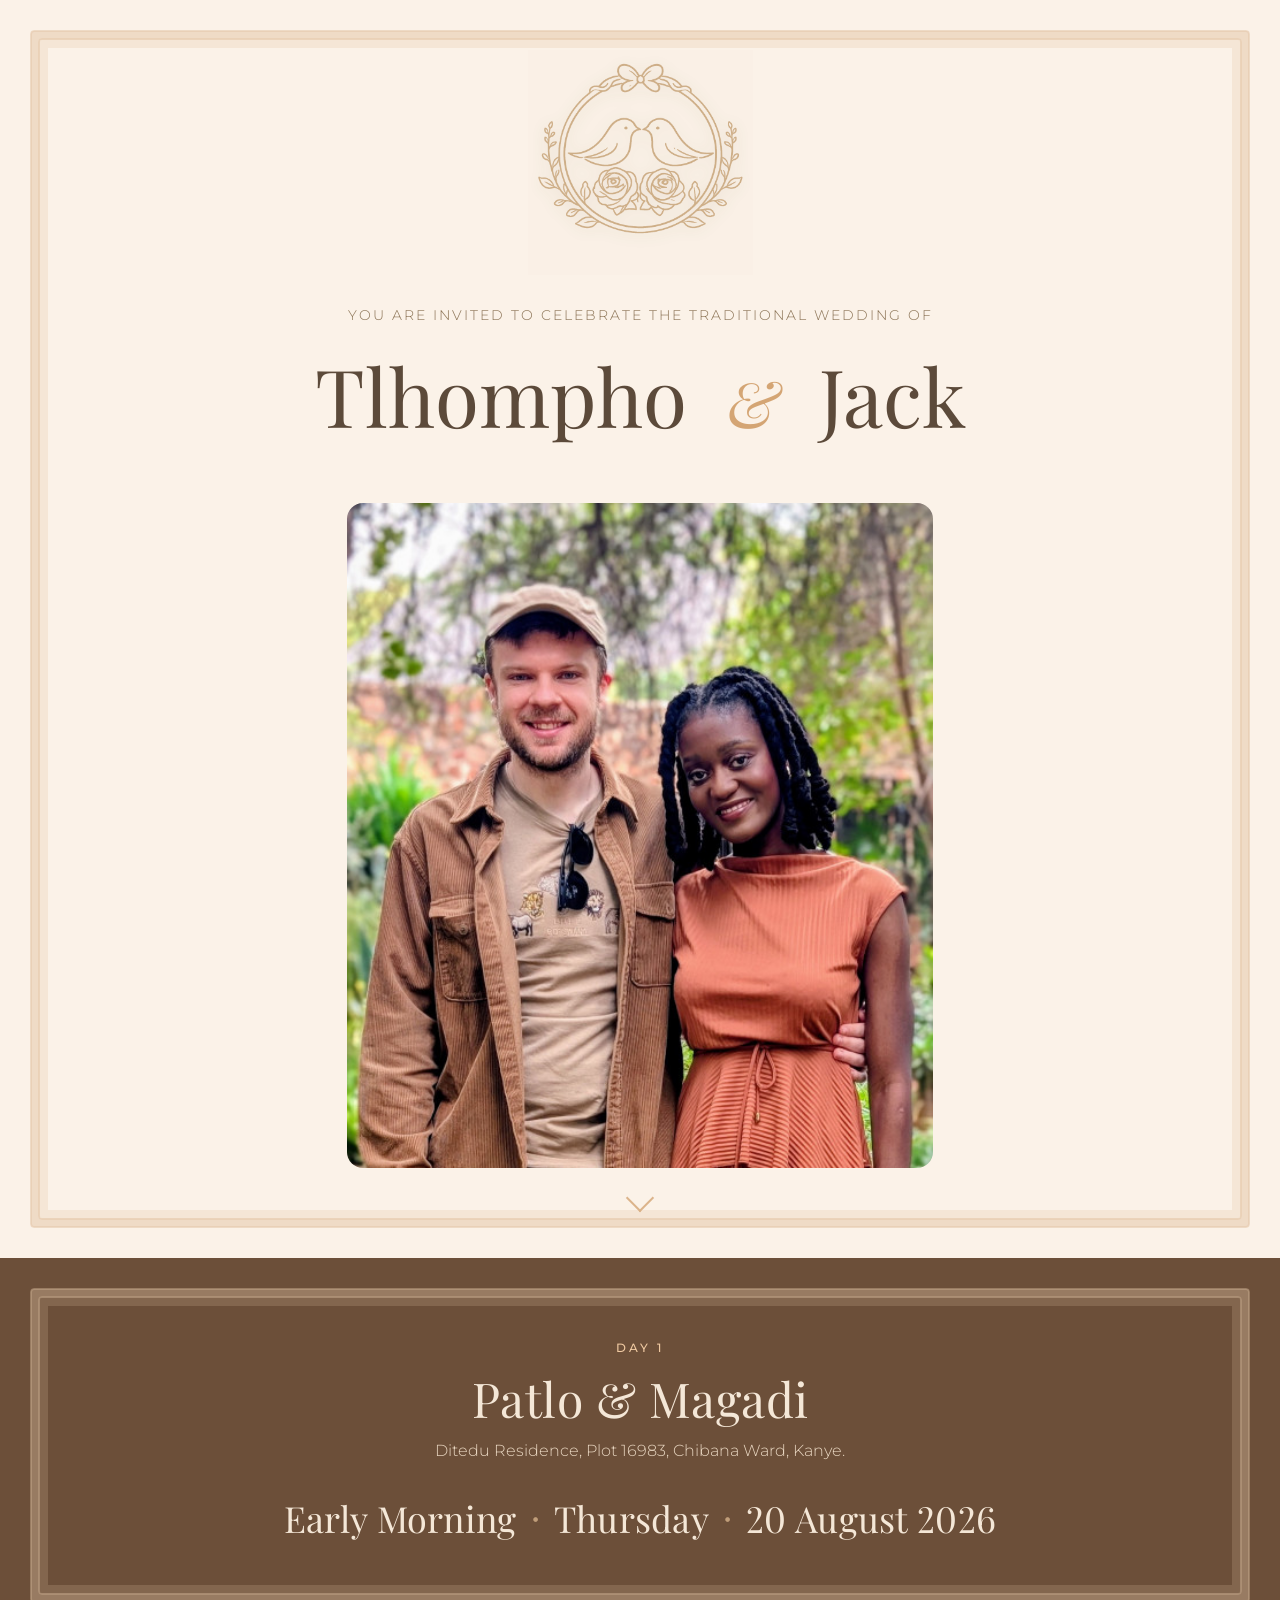
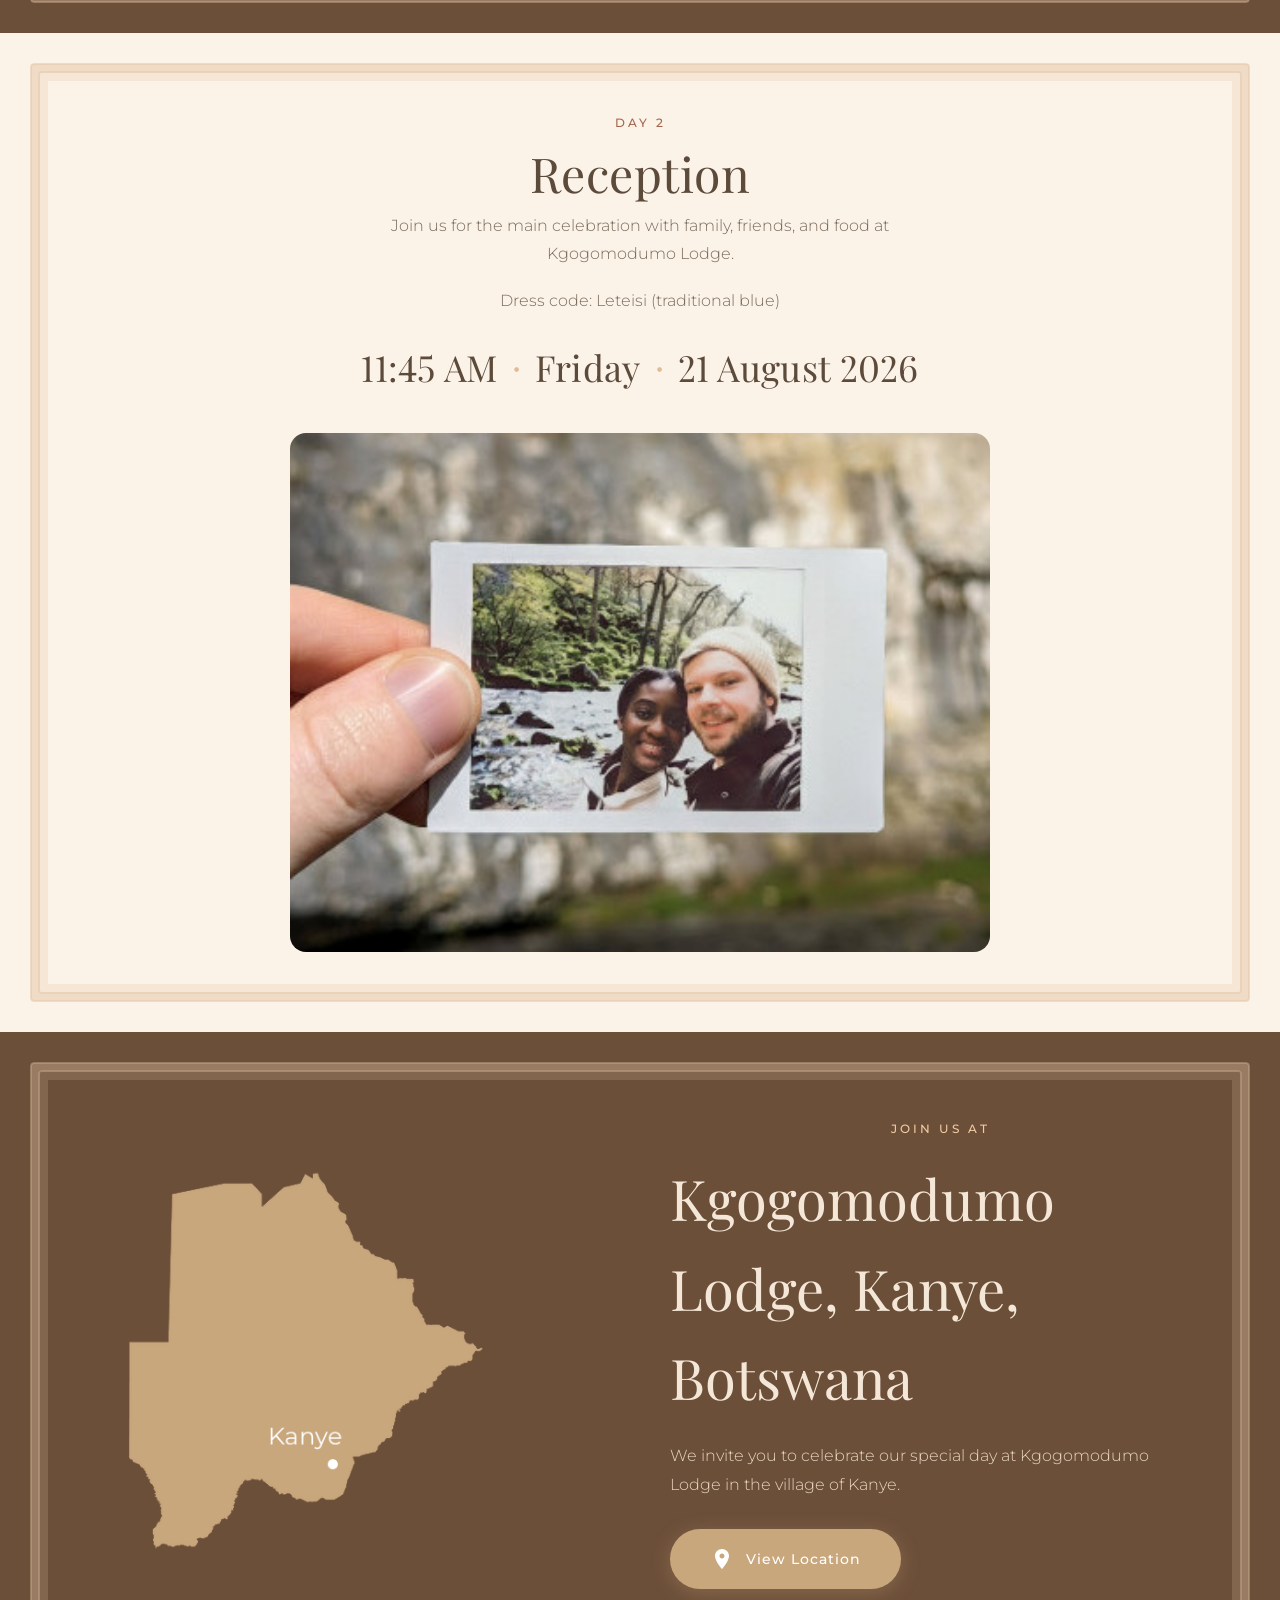
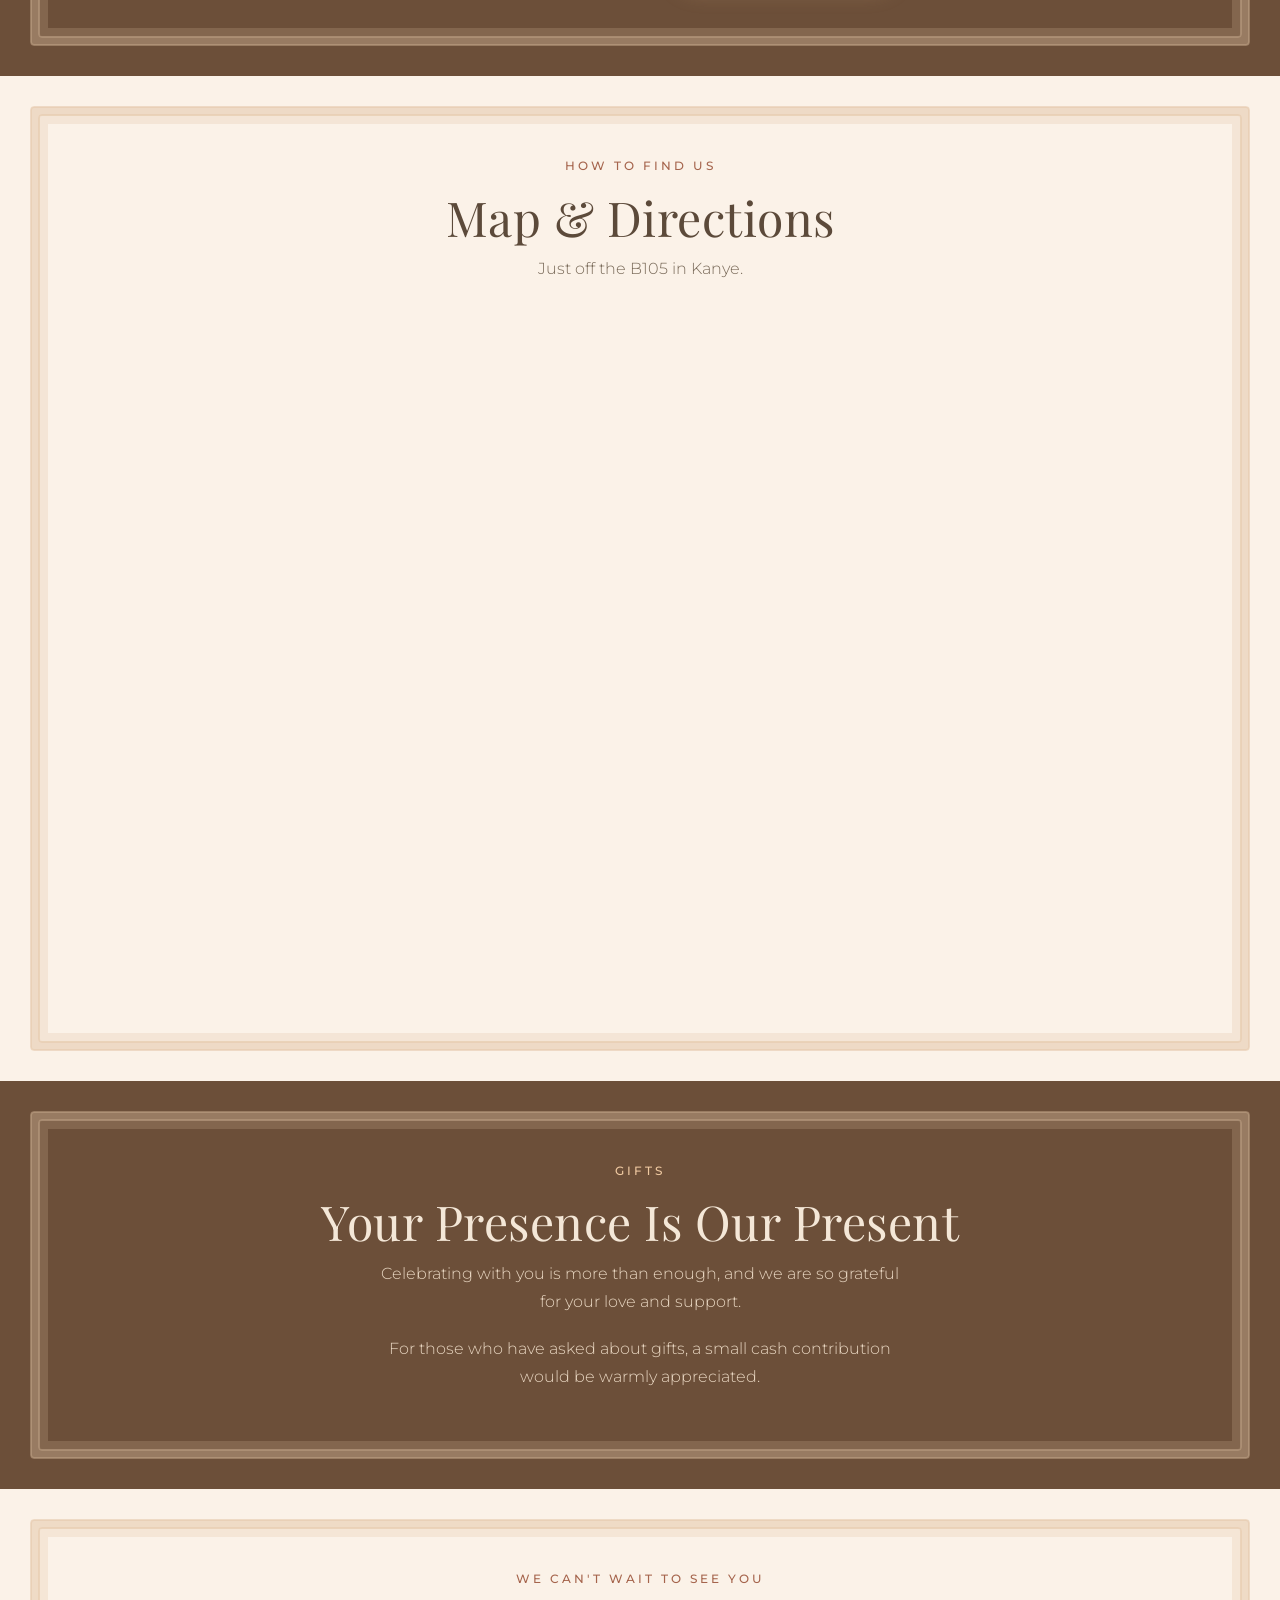
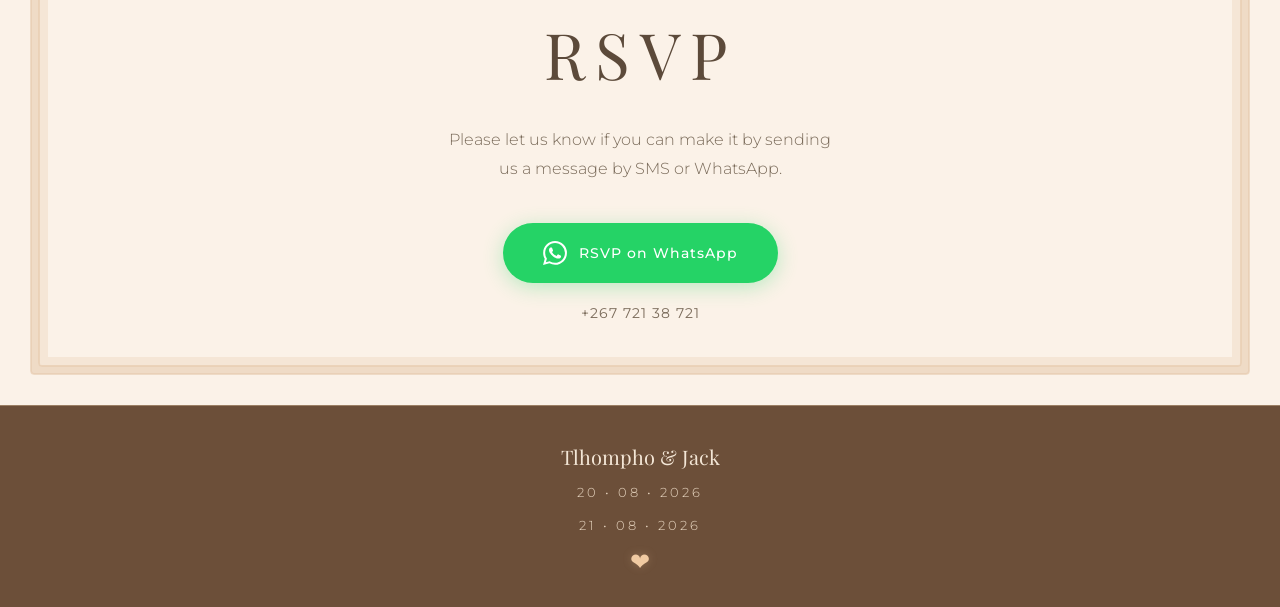
==== commit 80936d65: "Update event schedule time to 11:45 AM" ====
--- a/index.html
+++ b/index.html
@@ -72,7 +72,7 @@
                 <p class="event-intro">Dress code: Leteisi (traditional blue)</p>
 
                 <div class="event-schedule" role="group" aria-label="11:00 AM, Friday, 21 August 2026">
-                    <span class="schedule-part">11:00 AM</span>
+                    <span class="schedule-part">11:45 AM</span>
                     <span class="schedule-separator" aria-hidden="true">•</span>
                     <span class="schedule-part">Friday</span>
                     <span class="schedule-separator" aria-hidden="true">•</span>
--- a/styles.css
+++ b/styles.css
@@ -1,3 +1,19 @@
+@font-face {
+    font-family: "Ms Claudy";
+    src: url("MsClaudy-Regular.otf") format("opentype");
+    font-style: normal;
+    font-weight: 400;
+    font-display: swap;
+}
+
+@font-face {
+    font-family: "Relationship of Melodrame";
+    src: url("Relationship of mélodrame.ttf") format("truetype");
+    font-style: normal;
+    font-weight: 400;
+    font-display: swap;
+}
+
 /* ===== CSS Variables & Base Styles ===== */
 :root {
     /* Soft warm tones palette */
@@ -415,46 +431,111 @@
 
 /* ===== Programme Page ===== */
 .programme-page {
-    --programme-sage: #788872;
-    --programme-sage-dark: #667660;
+    --programme-nude: #b49a82;
     --programme-white: #fffaf3;
-    --programme-soft-white: rgba(255, 250, 243, 0.78);
-    --programme-gold: #d9bd78;
-    --programme-soft-gold: rgba(217, 189, 120, 0.64);
-    background: var(--programme-sage);
+    background-color: var(--programme-nude);
+    background-image: url("texture-21.png");
+    background-repeat: repeat;
+    background-size: 3200px 3200px;
     color: var(--programme-white);
+}
+
+.programme-page.programme-secondary {
+    background-color: #5b4837;
+    background-image: url("texture-20.png");
+}
+
+.programme-page.programme-secondary .programme-title {
+    font-family: "Ms Claudy", "Segoe Script", cursive;
 }
 
 .programme-shell {
     min-height: 100vh;
+    width: min(100%, 680px);
+    margin: 0 auto;
+    padding: clamp(92px, 14vw, 132px) clamp(34px, 8vw, 72px) 72px;
     position: relative;
-}
-
-.programme-page .decorative-frame::before {
-    border-color: var(--programme-soft-gold);
+    isolation: isolate;
+}
+
+.programme-shell::before {
+    content: "";
+    position: absolute;
+    inset: 18px;
+    border: 1px solid rgba(255, 250, 243, 0.78);
+    border-radius: 50% 50% 0 0 / 23% 23% 0 0;
+    pointer-events: none;
+    z-index: -1;
+}
+
+.programme-shell::after {
+    content: "";
+    position: absolute;
+    inset: 25px;
+    border: 1px solid rgba(255, 250, 243, 0.62);
+    border-radius: 50% 50% 0 0 / 23% 23% 0 0;
+    pointer-events: none;
+    z-index: -1;
+}
+
+.programme-floral-fill {
+    position: absolute;
+    left: 50%;
+    display: block;
+    height: auto;
     opacity: 0.9;
-    box-shadow:
-        inset 0 0 0 1px rgba(217, 189, 120, 0.32),
-        inset 0 0 0 12px transparent,
-        inset 0 0 0 13px rgba(217, 189, 120, 0.22);
-}
-
-.programme-page .decorative-frame::after {
-    border-color: rgba(217, 189, 120, 0.38);
-    box-shadow: inset 0 0 0 1px rgba(217, 189, 120, 0.18);
+    pointer-events: none;
+    user-select: none;
+    transform: translateX(-50%);
+    z-index: 1;
+}
+
+.programme-secondary .programme-floral-fill {
+    opacity: 0.76;
+}
+
+.programme-floral-fill-top {
+    width: min(25vw, 168px);
+    top: 42px;
+}
+
+.programme-floral-corner-bottom-right {
+    width: min(38vw, 255px);
+    left: auto;
+    right: -18px;
+    bottom: -10px;
+    opacity: 0.68;
+    transform: none;
+}
+
+.programme-secondary .programme-floral-corner-bottom-right {
+    opacity: 0.62;
+}
+
+.programme-patlo-illustration {
+    display: block;
+    position: absolute;
+    width: min(30vw, 320px);
+    height: auto;
+    right: 40px;
+    bottom: 28px;
+    opacity: 0.42;
+    pointer-events: none;
+    user-select: none;
+    z-index: 1;
 }
 
 .programme-hero {
     min-height: auto;
-    padding-bottom: 28px;
+    padding: 0 0 54px;
     text-align: center;
 }
 
 .programme-hero-content {
-    width: min(100%, 760px);
-    padding: 40px 20px 0;
+    width: 100%;
+    padding: 0;
     position: relative;
-    z-index: 3;
+    z-index: 2;
 }
 
 .programme-back-link {
@@ -462,102 +543,112 @@
     color: var(--programme-white);
 }
 
-.programme-crest {
-    width: clamp(90px, 16vw, 145px);
-    height: auto;
-    display: block;
-    margin: 0 auto 24px;
-    opacity: 0.94;
-    filter: brightness(0) invert(1) drop-shadow(0 2px 8px rgba(40, 55, 36, 0.18));
-}
-
 .programme-title {
-    font-family: var(--font-serif);
-    font-size: clamp(3rem, 12vw, 6.5rem);
-    font-weight: 300;
-    line-height: 0.95;
+    font-family: "Ms Claudy", "Segoe Script", cursive;
+    font-size: clamp(4.25rem, 13vw, 6.5rem);
+    font-weight: 400;
+    line-height: 1;
     color: var(--programme-white);
-    position: relative;
-    margin-bottom: 0;
+    margin: 0;
 }
 
 .programme-page .section-label {
-    color: var(--programme-gold);
-}
-
-.programme-title::after {
-    content: "";
-    display: block;
-    width: min(150px, 42vw);
-    height: 1px;
-    margin: 28px auto 0;
-    background: linear-gradient(90deg, transparent, var(--programme-gold), transparent);
+    color: var(--programme-white);
+    font-size: 0.78rem;
+    letter-spacing: 0.28em;
+    margin-bottom: 18px;
+}
+
+.programme-date {
+    margin: 22px 0 0;
+    color: rgba(255, 250, 243, 0.86);
+    font-family: var(--font-sans);
+    font-size: 0.68rem;
+    letter-spacing: 0.24em;
+    text-transform: uppercase;
+}
+
+.programme-secondary .section-label,
+.programme-secondary .programme-date {
+    text-transform: uppercase;
 }
 
 .programme-section {
-    padding-top: 30px;
-    text-align: center;
+    min-height: 0;
+    padding: 0;
+    text-align: left;
 }
 
 .programme-section .container {
-    width: min(100%, 640px);
+    width: min(100%, 500px);
+    padding: 0;
 }
 
 .programme-list {
     display: grid;
-    gap: 18px;
+    gap: 32px;
     list-style: none;
     position: relative;
-    z-index: 3;
-}
+    z-index: 2;
+}
+
+.programme-list::before {
+    content: "";
+    position: absolute;
+    left: -28px;
+    top: 12px;
+    bottom: 12px;
+    width: 1px;
+    background: linear-gradient(
+        to bottom,
+        transparent 0,
+        rgba(255, 250, 243, 0.72) 4%,
+        rgba(255, 250, 243, 0.72) 96%,
+        transparent 100%
+    );
+}
+
 
 .programme-item {
-    display: block;
-    padding: 0 18px;
+    display: grid;
+    grid-template-columns: 92px 1fr;
+    column-gap: 26px;
+    align-items: baseline;
+    padding: 0;
     color: var(--programme-white);
-    text-align: center;
+    text-align: left;
 }
 
 .programme-item time {
-    display: block;
-    color: var(--programme-soft-white);
+    display: inline-block;
+    color: rgba(255, 250, 243, 0.9);
     font-family: var(--font-sans);
-    font-size: clamp(0.7rem, 2vw, 0.9rem);
-    font-weight: 500;
-    letter-spacing: 2px;
-    text-transform: uppercase;
+    font-size: clamp(0.72rem, 2vw, 0.88rem);
+    font-weight: 400;
+    letter-spacing: 0.12em;
     font-variant-numeric: lining-nums tabular-nums;
-    line-height: 1.4;
-    margin-bottom: 4px;
+    line-height: 1.2;
+    margin-bottom: 0;
+    text-align: right;
 }
 
 .programme-item h2 {
     color: var(--programme-white);
-    font-family: var(--font-serif);
-    font-size: clamp(1.35rem, 4vw, 2.05rem);
+    font-family: "Oranienbaum", var(--font-serif);
+    font-size: clamp(1.2rem, 3.8vw, 1.75rem);
     font-weight: 400;
-    line-height: 1.1;
+    line-height: 1.2;
     margin: 0;
 }
 
 .programme-featured {
-    padding: 6px 18px;
-}
-
-.programme-page .footer {
-    background: var(--programme-sage);
-    border-top: 1px solid var(--programme-soft-gold);
-    color: var(--programme-white);
-}
-
-.programme-page .footer-date,
-.programme-page .footer-hearts {
-    color: var(--programme-soft-white);
+    padding: 0;
 }
 
 @media (max-width: 620px) {
     .programme-item {
-        padding: 0;
+        grid-template-columns: 72px 1fr;
+        column-gap: 18px;
     }
 
     .programme-back-link {
@@ -567,40 +658,33 @@
 
 @media print {
     @page {
-        size: A5 portrait;
+        size: 594mm 841mm;
         margin: 0;
     }
 
     html,
     body.programme-page {
-        width: auto;
-        min-height: auto;
+        width: 594mm;
+        height: 841mm;
+        min-height: 841mm;
         margin: 0;
-        background: #788872;
+        background-color: #b49a82;
     }
 
     body.programme-page {
+        background-image: url("texture-21.png");
+        background-repeat: repeat;
+        background-size: 840mm 840mm;
         color: #fffaf3;
         font-size: 8pt;
+        overflow: hidden;
         print-color-adjust: exact;
         -webkit-print-color-adjust: exact;
     }
 
-    body.programme-page::before {
-        content: "";
-        position: fixed;
-        inset: 5mm;
-        border: 0.55pt solid rgba(217, 189, 120, 0.82);
-        box-shadow: inset 0 0 0 1.8mm rgba(217, 189, 120, 0.16);
-        pointer-events: none;
-    }
-
-    body.programme-page::after {
-        content: "";
-        position: fixed;
-        inset: 8mm;
-        border: 0.25pt solid rgba(217, 189, 120, 0.4);
-        pointer-events: none;
+    body.programme-page.programme-secondary {
+        background-color: #5b4837;
+        background-image: url("texture-20.png");
     }
 
     .programme-page .reveal {
@@ -613,29 +697,64 @@
         display: none;
     }
 
-    .programme-page .programme-shell::before,
+    .programme-page .programme-shell::before {
+        content: "";
+        position: absolute;
+        inset: 24mm;
+        border: 2.4pt solid rgba(255, 250, 243, 0.84);
+        border-radius: 272mm 272mm 0 0 / 188mm 188mm 0 0;
+        pointer-events: none;
+    }
+
     .programme-page .programme-shell::after {
         content: "";
-        position: fixed;
-        left: 11mm;
-        right: 11mm;
-        height: 3.5mm;
-        border-color: rgba(217, 189, 120, 0.82);
+        position: absolute;
+        inset: 30.4mm;
+        border: 2pt solid rgba(255, 250, 243, 0.66);
+        border-radius: 265.6mm 265.6mm 0 0 / 181.6mm 181.6mm 0 0;
         pointer-events: none;
     }
 
-    .programme-page .programme-shell::before {
-        top: 11mm;
-        border-top: 0.45pt solid rgba(217, 189, 120, 0.82);
-    }
-
-    .programme-page .programme-shell::after {
-        bottom: 11mm;
-        border-bottom: 0.45pt solid rgba(217, 189, 120, 0.82);
+    .programme-page .programme-floral-fill {
+        opacity: 0.9;
+    }
+
+    .programme-page.programme-secondary .programme-floral-fill {
+        opacity: 0.76;
+    }
+
+    .programme-page .programme-floral-fill-top {
+        width: 132mm;
+        top: 52mm;
+    }
+
+    .programme-page .programme-floral-corner-bottom-right {
+        width: 140mm;
+        left: auto;
+        right: 34mm;
+        bottom: 34mm;
+        opacity: 0.68;
+        transform: none;
+    }
+
+    .programme-page.programme-secondary .programme-floral-corner-bottom-right {
+        opacity: 0.62;
+    }
+
+    .programme-page .programme-patlo-illustration {
+        width: 240mm;
+        right: 32mm;
+        bottom: 28mm;
+        opacity: 0.58;
     }
 
     .programme-page .programme-shell {
-        min-height: 0;
+        width: 594mm;
+        height: 841mm;
+        min-height: 841mm;
+        margin: 0;
+        padding: 112mm 72mm 64mm;
+        overflow: hidden;
     }
 
     .programme-page .section {
@@ -645,8 +764,9 @@
 
     .programme-page .programme-hero {
         min-height: 0;
-        padding: 13mm 10mm 5mm;
+        padding: 0 0 72mm;
         border-bottom: 0;
+        text-align: center;
     }
 
     .programme-page .programme-hero-content {
@@ -654,36 +774,36 @@
         padding: 0;
     }
 
-    .programme-page .programme-crest {
-        width: 18mm;
-        margin: 0 auto 4mm;
-        filter: sepia(1) saturate(1.4) hue-rotate(358deg) brightness(1.08);
-    }
-
     .programme-page .section-label {
-        color: #d9bd78;
-        font-size: 6pt;
-        letter-spacing: 1.8pt;
-        margin-bottom: 1.8mm;
+        color: #fffaf3;
+        font-size: 34pt;
+        letter-spacing: 9.4pt;
+        margin-bottom: 16mm;
+        text-align: center;
     }
 
     .programme-page .programme-title {
         color: #fffaf3;
-        font-size: 28pt;
-        line-height: 0.9;
+        font-family: "Ms Claudy", "Segoe Script", cursive;
+        font-size: 328pt;
+        line-height: 0.95;
         margin: 0;
-    }
-
-    .programme-page .programme-title::after {
-        width: 36mm;
-        height: 0.35pt;
-        margin: 4mm auto 0;
-        background: linear-gradient(90deg, transparent, #d9bd78, transparent);
+        text-align: center;
+        white-space: nowrap;
+    }
+
+    .programme-page .programme-date {
+        color: rgba(255, 250, 243, 0.86);
+        font-size: 26pt;
+        letter-spacing: 6.6pt;
+        line-height: 1;
+        margin: 18mm 0 0;
+        text-align: center;
     }
 
     .programme-page .programme-section {
-        padding: 0 13mm;
-        text-align: center;
+        padding: 0 24mm;
+        text-align: left;
     }
 
     .programme-page .programme-section .container {
@@ -693,12 +813,30 @@
     }
 
     .programme-page .programme-list {
-        gap: 3.5mm;
+        width: max-content;
+        max-width: 100%;
+        margin: 0 auto;
+        gap: 24.8mm;
         position: relative;
+        left: -28mm;
+    }
+
+    .programme-page .programme-list::before {
+        left: -20mm;
+        top: 9mm;
+        bottom: 9mm;
+        width: 1.25pt;
+    }
+
+    .programme-page.programme-secondary .programme-list::before {
+        left: -8mm;
     }
 
     .programme-page .programme-item {
-        display: block;
+        display: grid;
+        grid-template-columns: 92mm max-content;
+        column-gap: 28mm;
+        align-items: baseline;
         min-height: 0;
         padding: 0;
         border: 0;
@@ -712,24 +850,25 @@
 
     .programme-page .programme-item time {
         font-family: var(--font-sans);
-        color: rgba(255, 250, 243, 0.82);
-        display: block;
-        font-size: 6.2pt;
-        font-weight: 500;
-        letter-spacing: 1.1pt;
+        color: rgba(255, 250, 243, 0.9);
+        display: inline-block;
+        font-size: 33.2pt;
+        font-weight: 400;
+        letter-spacing: 2.8pt;
         line-height: 1.1;
-        margin-bottom: 0.65mm;
+        margin-bottom: 0;
         padding-top: 0;
-        text-align: center;
-        text-transform: uppercase;
+        text-align: right;
+        text-transform: none;
     }
 
     .programme-page .programme-item h2 {
         color: #fffaf3;
-        font-size: 10.3pt;
-        line-height: 1.05;
+        font-family: "Oranienbaum", var(--font-serif);
+        font-size: 52.8pt;
+        line-height: 1.15;
         margin: 0;
-        text-align: center;
+        text-align: left;
     }
 
     .programme-page .programme-featured {
@@ -738,38 +877,6 @@
         background: transparent;
     }
 
-    .programme-page .footer {
-        margin-top: 6mm;
-        padding: 3mm 0 0;
-        position: relative;
-        border-top: 0;
-        background: transparent;
-        color: #fffaf3;
-    }
-
-    .programme-page .footer::before {
-        content: "";
-        position: absolute;
-        top: 0;
-        left: 50%;
-        width: 38mm;
-        height: 0.35pt;
-        background: linear-gradient(90deg, transparent, #d9bd78, transparent);
-        transform: translateX(-50%);
-    }
-
-    .programme-page .footer-names {
-        color: #fffaf3;
-        font-size: 9.4pt;
-        margin-bottom: 1mm;
-    }
-
-    .programme-page .footer-date {
-        font-size: 5.4pt;
-        letter-spacing: 2pt;
-        color: rgba(255, 250, 243, 0.74);
-        margin-bottom: 0;
-    }
 }
 
 
